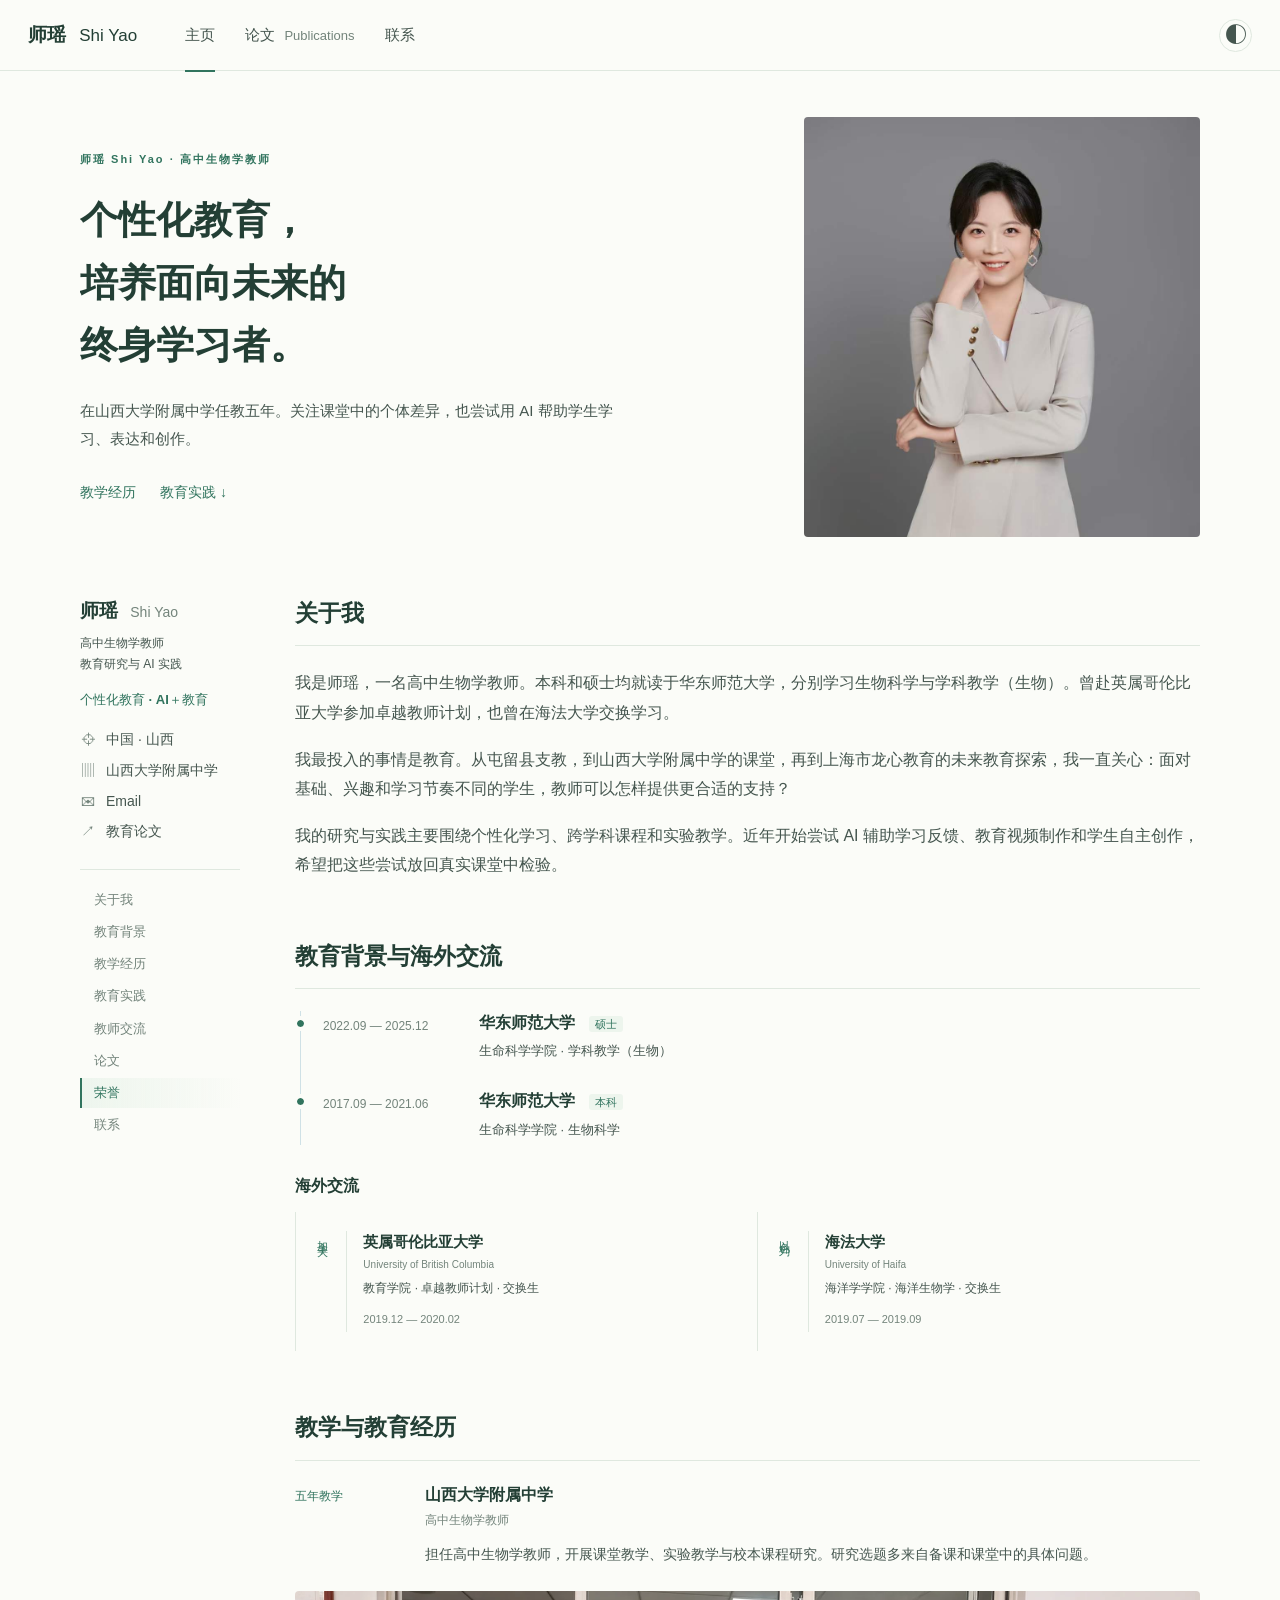
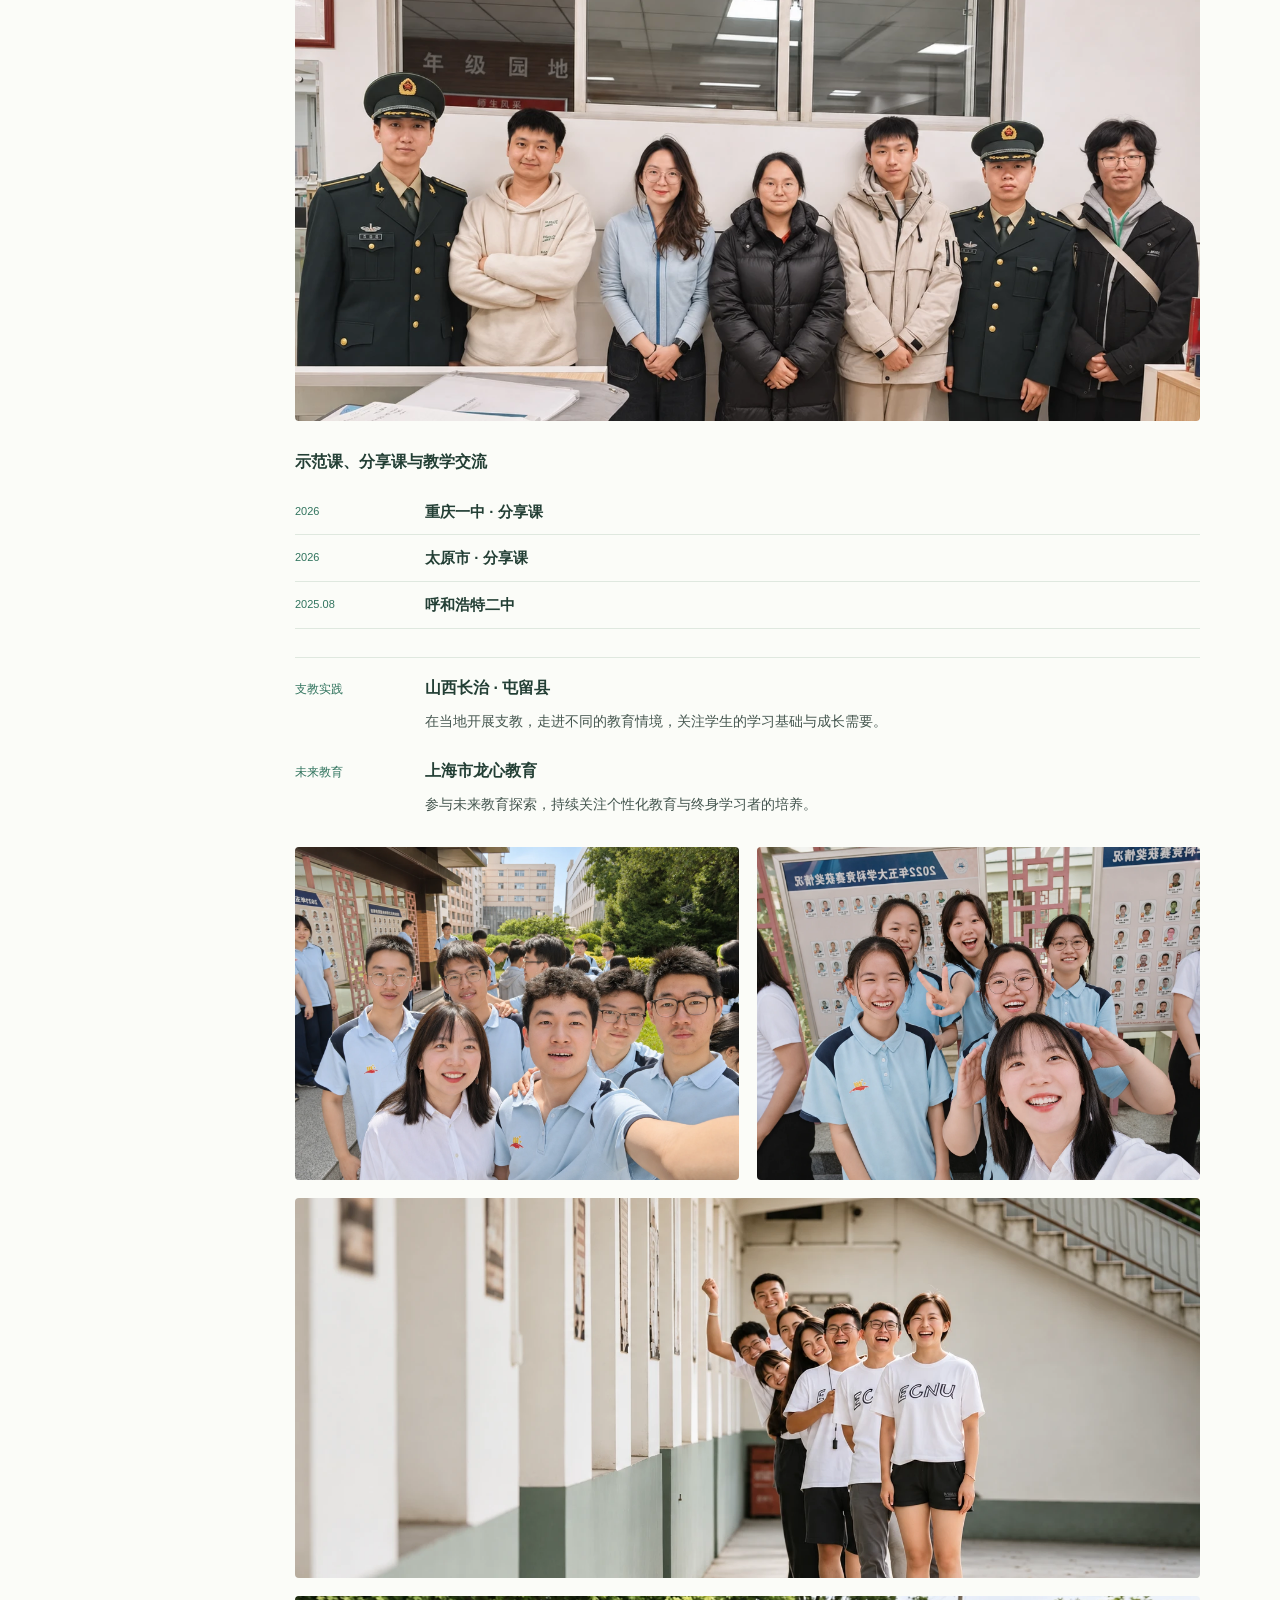
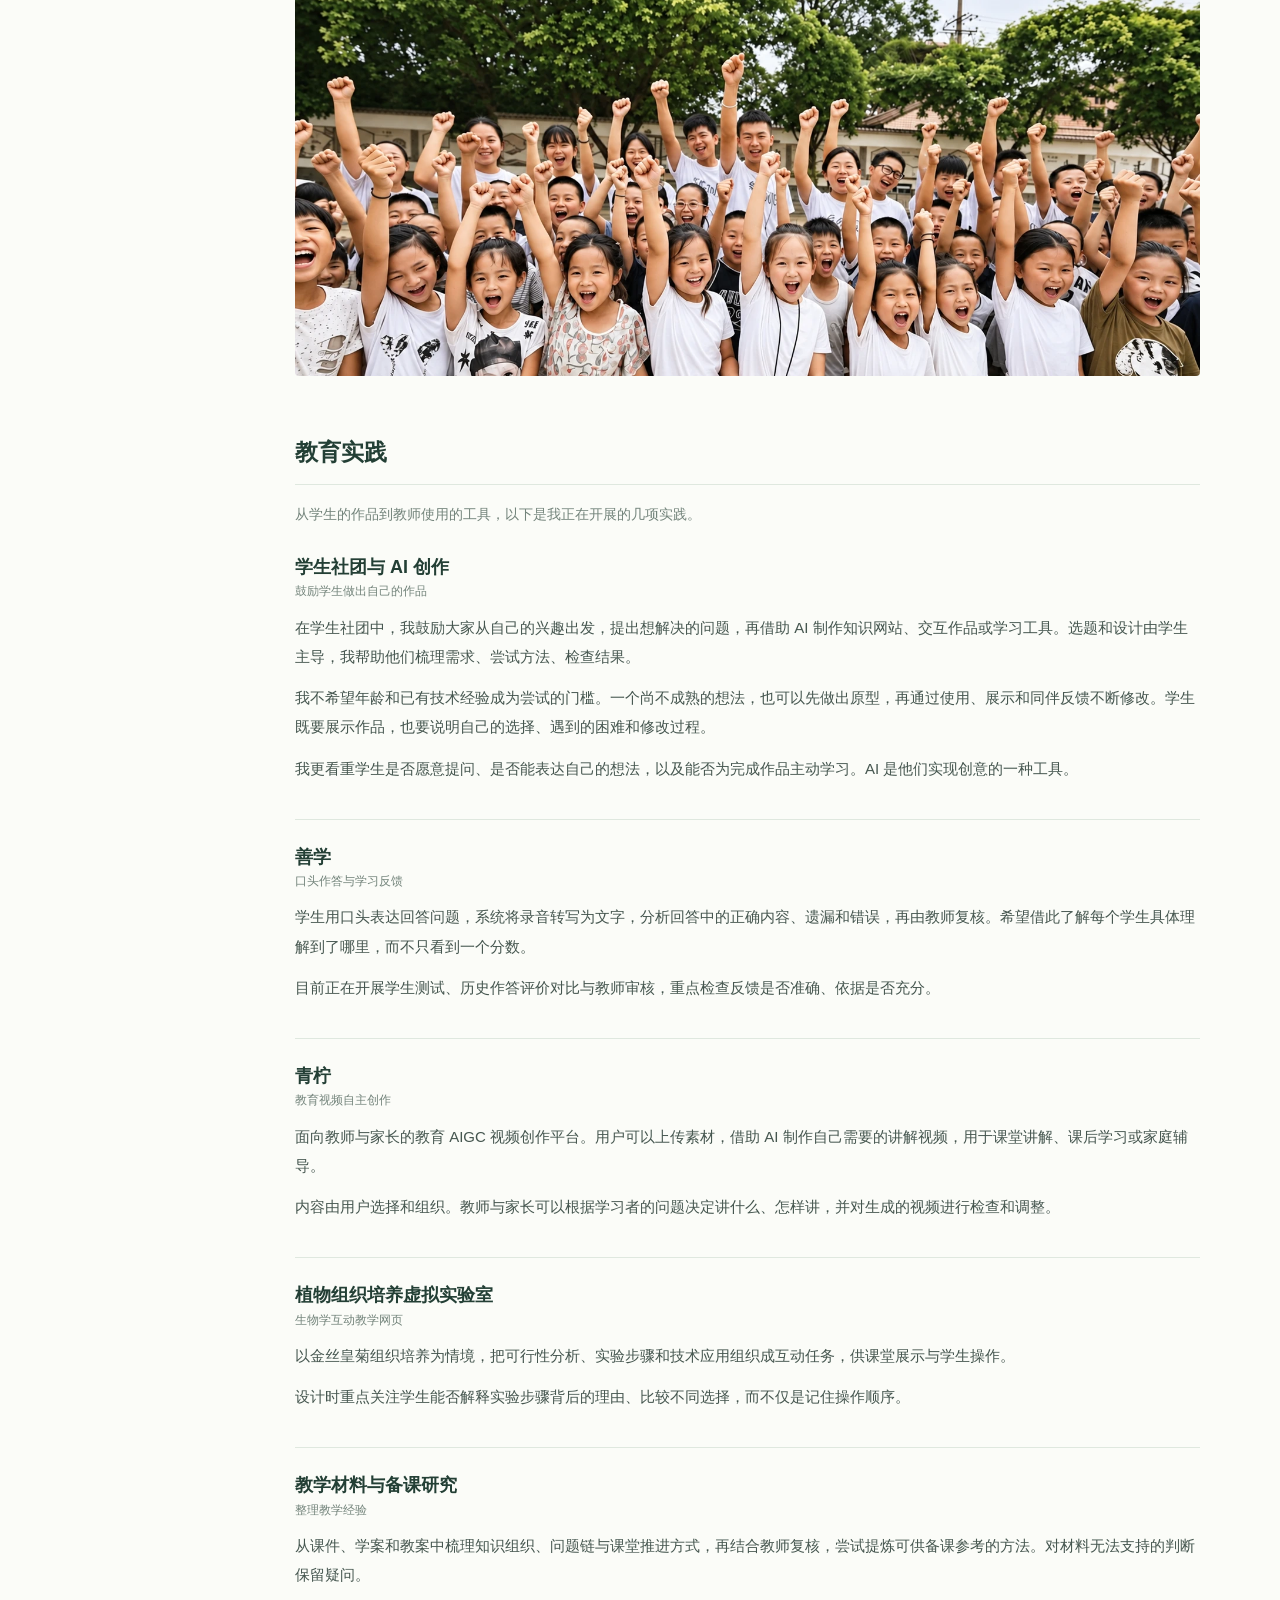
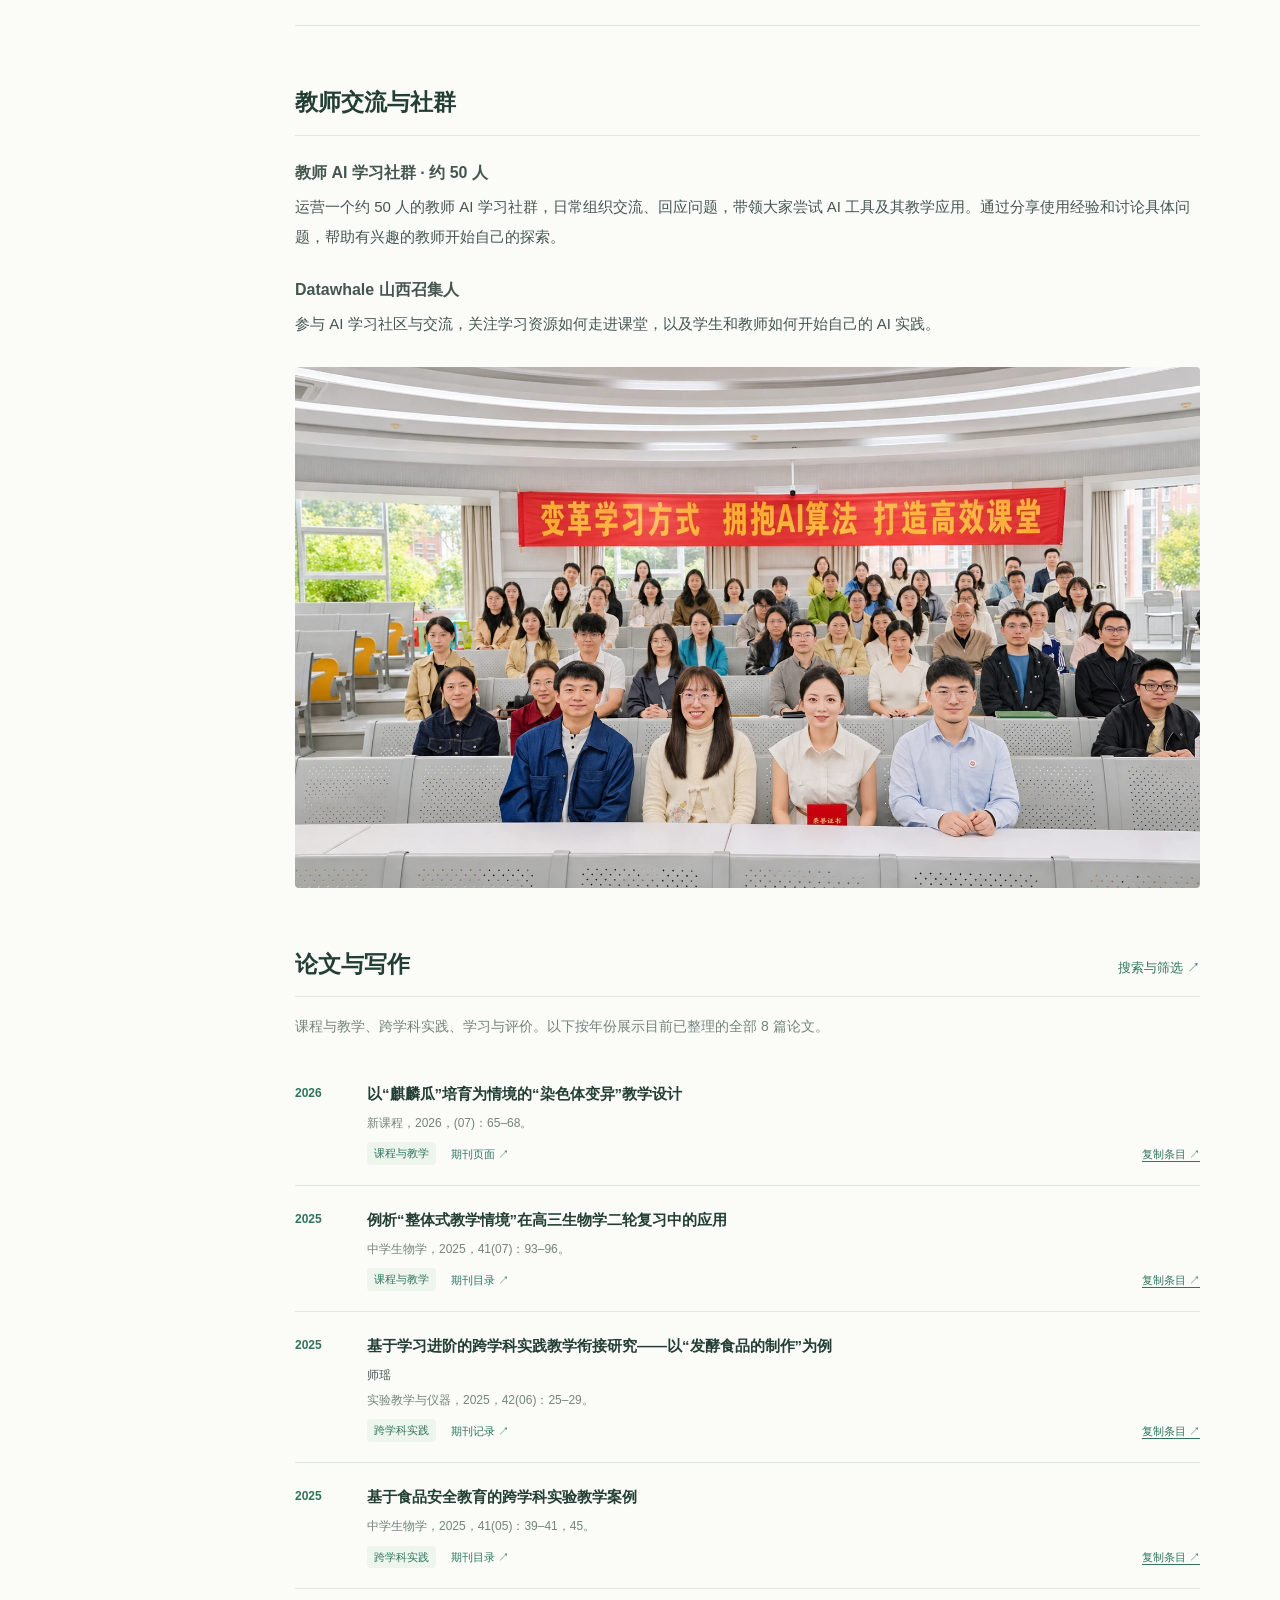
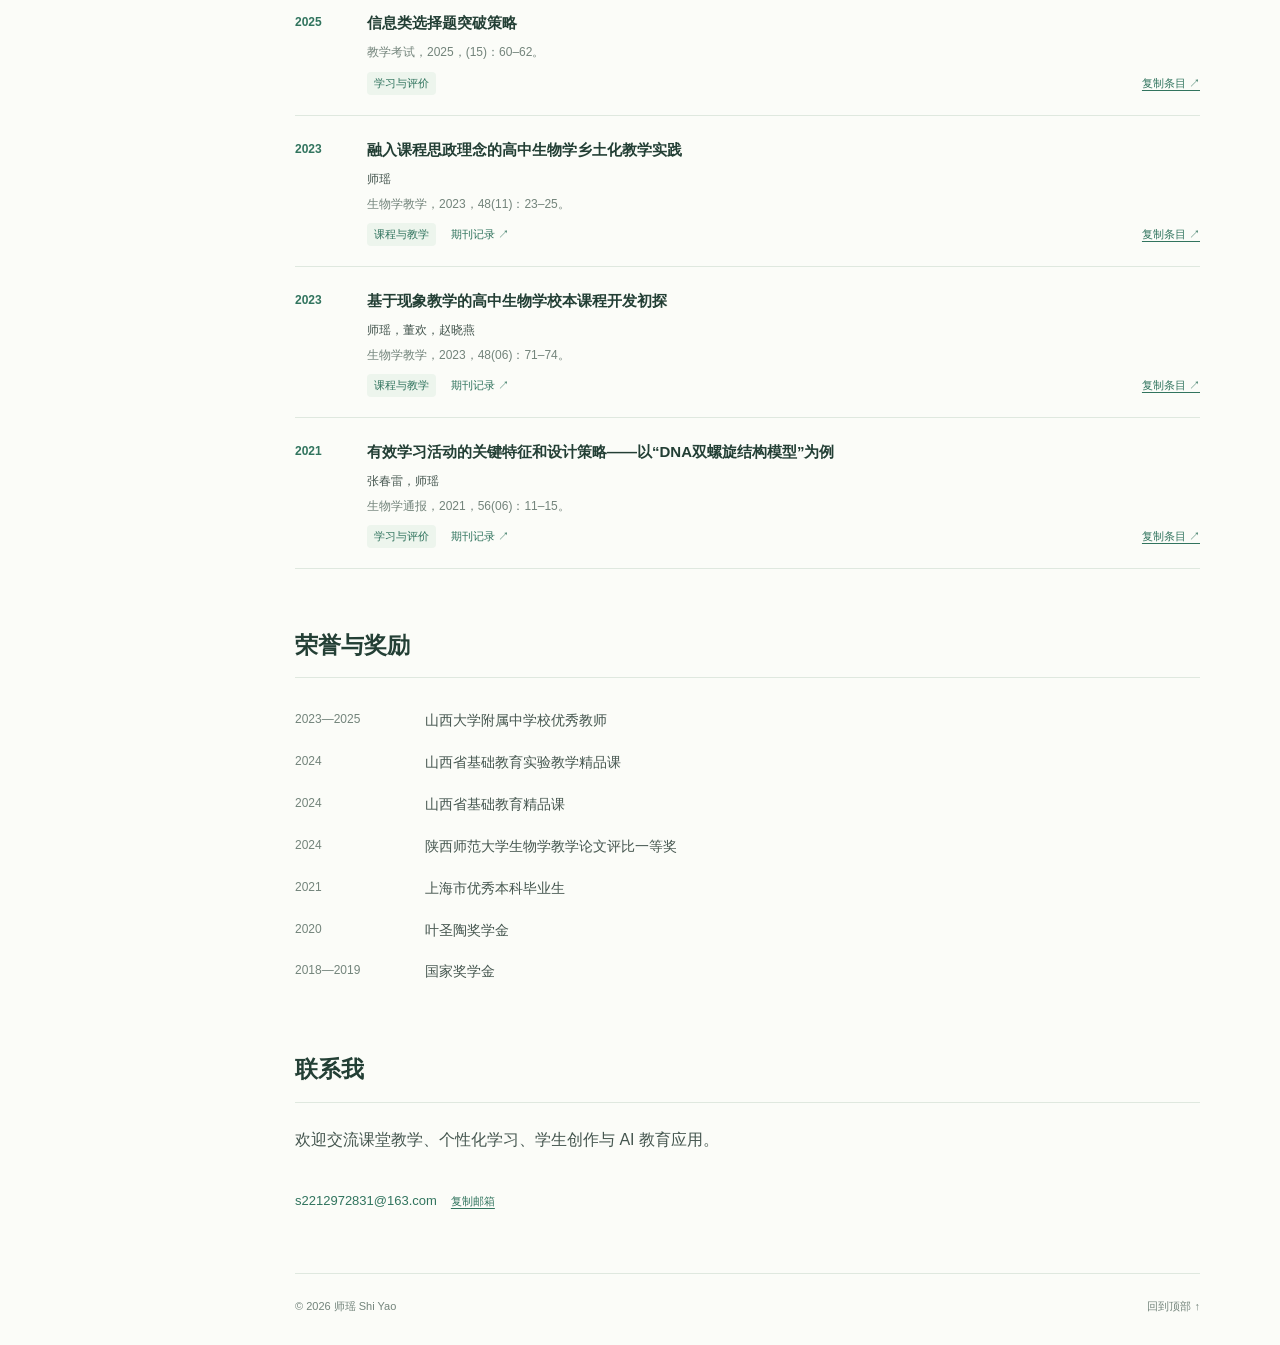
==== index.html @ 6be553a8 "Publish Shi Yao educator homepage with teaching experience, projects and publications" ====
<!DOCTYPE html>
<html lang="zh-CN"><head><meta charset="utf-8"/><meta content="width=device-width,initial-scale=1" name="viewport"/><title>师瑶 Shi Yao｜个性化教育与 AI＋教育</title><meta content="师瑶的个人主页：个性化教育，培养面向未来的终身学习者。教育研究、AI＋教育实践、教学经历与学术论文。" name="description"/><meta content="#ffffff" name="theme-color"/><link href="assets/favicon.svg" rel="icon" type="image/svg+xml"/><link href="style.css" rel="stylesheet"/></head><body>
<a class="skip" href="#main">跳转到正文</a>
<header class="masthead"><div class="masthead-inner"><a class="brand" href="index.html">师瑶 <span>Shi Yao</span></a><nav aria-label="主导航"><a class="current" href="index.html">主页</a><a href="publications.html">论文 <span>Publications</span></a><a href="#contact">联系</a></nav><button aria-label="切换深色模式" class="theme-toggle" id="theme-toggle" title="切换深色模式" type="button">◐</button></div></header>
<div class="welcome"><div class="welcome-copy"><span class="eyebrow">师瑶 Shi Yao · 高中生物学教师</span><h1>个性化教育，<br/>培养面向未来的<br/>终身学习者。</h1><p>在山西大学附属中学任教五年。关注课堂中的个体差异，也尝试用 AI 帮助学生学习、表达和创作。</p><div class="hero-links"><a href="#teaching">教学经历</a><a href="#projects">教育实践 ↓</a></div></div><img alt="师瑶个人肖像" class="hero-portrait" fetchpriority="high" src="assets/portrait.jpg"/></div><div class="layout"><aside class="profile"><div class="profile-top"><div><h2>师瑶 <span>Shi Yao</span></h2><p class="role">高中生物学教师<br/>教育研究与 AI 实践</p></div></div><p class="profile-focus">个性化教育 · AI＋教育</p><ul class="profile-links"><li><span aria-hidden="true">⌖</span>中国 · 山西</li><li><span aria-hidden="true">▥</span>山西大学附属中学</li><li><span aria-hidden="true">✉</span><a href="mailto:s2212972831@163.com">Email</a></li><li><span aria-hidden="true">↗</span><a href="publications.html">教育论文</a></li></ul><nav aria-label="页面目录" class="side-nav"><a href="#about">关于我</a><a href="#education">教育背景</a><a href="#teaching">教学经历</a><a href="#projects">教育实践</a><a href="#community">教师交流</a><a href="#papers">论文</a><a href="#honors">荣誉</a><a href="#contact">联系</a></nav></aside><main id="main"><section id="about"><div class="heading"><h2>关于我</h2></div><p>我是师瑶，一名高中生物学教师。本科和硕士均就读于华东师范大学，分别学习生物科学与学科教学（生物）。曾赴英属哥伦比亚大学参加卓越教师计划，也曾在海法大学交换学习。</p><p>我最投入的事情是教育。从屯留县支教，到山西大学附属中学的课堂，再到上海市龙心教育的未来教育探索，我一直关心：面对基础、兴趣和学习节奏不同的学生，教师可以怎样提供更合适的支持？</p><p>我的研究与实践主要围绕个性化学习、跨学科课程和实验教学。近年开始尝试 AI 辅助学习反馈、教育视频制作和学生自主创作，希望把这些尝试放回真实课堂中检验。</p></section><section id="education"><div class="heading"><h2>教育背景与海外交流</h2></div><div class="timeline">
<article><time>2022.09 — 2025.12</time><div><h3>华东师范大学 <span class="degree-tag">硕士</span></h3><p>生命科学学院 · 学科教学（生物）</p></div></article>
<article><time>2017.09 — 2021.06</time><div><h3>华东师范大学 <span class="degree-tag">本科</span></h3><p>生命科学学院 · 生物科学</p></div></article></div>
<h3 class="subheading">海外交流 </h3><div class="exchanges"><article><div class="exchange-place">加拿大</div><div><h3>英属哥伦比亚大学</h3><p class="english">University of British Columbia</p><p>教育学院 · 卓越教师计划 · 交换生</p><time>2019.12 — 2020.02</time></div></article><article><div class="exchange-place">以色列</div><div><h3>海法大学</h3><p class="english">University of Haifa</p><p>海洋学学院 · 海洋生物学 · 交换生</p><time>2019.07 — 2019.09</time></div></article></div></section><section id="teaching"><div class="heading"><h2>教学与教育经历</h2></div><div class="experience"><div class="experience-time">五年教学</div><div><h3>山西大学附属中学</h3><p class="experience-role">高中生物学教师</p><p>担任高中生物学教师，开展课堂教学、实验教学与校本课程研究。研究选题多来自备课和课堂中的具体问题。</p></div></div>
<div class="teaching-photos"><figure class="photo"><a aria-label="查看大图：师生合影 · 成长中的相遇" href="assets/reunion-retouched.webp" rel="noopener" target="_blank"><img alt="师生合影 · 成长中的相遇" loading="lazy" src="assets/reunion-retouched.webp"/></a></figure></div><h3 class="subheading">示范课、分享课与教学交流 </h3><div class="lesson-list"><article><time>2026</time><div><h3>重庆一中 · 分享课</h3></div></article><article><time>2026</time><div><h3>太原市 · 分享课</h3></div></article><article><time>2025.08</time><div><h3>呼和浩特二中</h3></div></article></div>
<div class="experience teaching-service"><div class="experience-time">支教实践</div><div><h3>山西长治 · 屯留县</h3><p>在当地开展支教，走进不同的教育情境，关注学生的学习基础与成长需要。</p></div></div><div class="experience"><div class="experience-time">未来教育</div><div><h3>上海市龙心教育</h3><p>参与未来教育探索，持续关注个性化教育与终身学习者的培养。</p></div></div><div class="photo-pair"><figure class="photo"><a aria-label="查看大图：与学生在一起 · 校园里的笑容" href="assets/students-girls-retouched.webp" rel="noopener" target="_blank"><img alt="与学生在一起 · 校园里的笑容" loading="lazy" src="assets/students-girls-retouched.webp"/></a></figure><figure class="photo"><a aria-label="查看大图：与学生在一起 · 共同成长的日常" href="assets/students-boys-retouched.webp" rel="noopener" target="_blank"><img alt="与学生在一起 · 共同成长的日常" loading="lazy" src="assets/students-boys-retouched.webp"/></a></figure></div><figure class="photo"><a aria-label="查看大图：教育活动合影" href="assets/corridor-clean-retouched.webp" rel="noopener" target="_blank"><img alt="教育活动合影" loading="lazy" src="assets/corridor-clean-retouched.webp"/></a></figure><figure class="photo"><a aria-label="查看大图：教育活动合影" href="assets/children-clean-retouched.webp" rel="noopener" target="_blank"><img alt="教育活动合影" loading="lazy" src="assets/children-clean-retouched.webp"/></a></figure></section><section id="projects"><div class="heading"><h2>教育实践</h2></div><p class="section-intro">从学生的作品到教师使用的工具，以下是我正在开展的几项实践。</p>






<article class="project" id="ai-learning"><div class="project-body"><h3>学生社团与 AI 创作<span>鼓励学生做出自己的作品</span></h3><p>在学生社团中，我鼓励大家从自己的兴趣出发，提出想解决的问题，再借助 AI 制作知识网站、交互作品或学习工具。选题和设计由学生主导，我帮助他们梳理需求、尝试方法、检查结果。</p><p>我不希望年龄和已有技术经验成为尝试的门槛。一个尚不成熟的想法，也可以先做出原型，再通过使用、展示和同伴反馈不断修改。学生既要展示作品，也要说明自己的选择、遇到的困难和修改过程。</p><p>我更看重学生是否愿意提问、是否能表达自己的想法，以及能否为完成作品主动学习。AI 是他们实现创意的一种工具。</p></div></article><article class="project" id="shanxue"><div class="project-body"><h3>善学<span>口头作答与学习反馈</span></h3><p>学生用口头表达回答问题，系统将录音转写为文字，分析回答中的正确内容、遗漏和错误，再由教师复核。希望借此了解每个学生具体理解到了哪里，而不只看到一个分数。</p><p>目前正在开展学生测试、历史作答评价对比与教师审核，重点检查反馈是否准确、依据是否充分。</p></div></article><article class="project" id="qingning"><div class="project-body"><h3>青柠<span>教育视频自主创作</span></h3><p>面向教师与家长的教育 AIGC 视频创作平台。用户可以上传素材，借助 AI 制作自己需要的讲解视频，用于课堂讲解、课后学习或家庭辅导。</p><p>内容由用户选择和组织。教师与家长可以根据学习者的问题决定讲什么、怎样讲，并对生成的视频进行检查和调整。</p></div></article><article class="project" id="plant-lab"><div class="project-body"><h3>植物组织培养虚拟实验室<span>生物学互动教学网页</span></h3><p>以金丝皇菊组织培养为情境，把可行性分析、实验步骤和技术应用组织成互动任务，供课堂展示与学生操作。</p><p>设计时重点关注学生能否解释实验步骤背后的理由、比较不同选择，而不仅是记住操作顺序。</p></div></article><article class="project" id="teaching-knowledge"><div class="project-body"><h3>教学材料与备课研究<span>整理教学经验</span></h3><p>从课件、学案和教案中梳理知识组织、问题链与课堂推进方式，再结合教师复核，尝试提炼可供备课参考的方法。对材料无法支持的判断保留疑问。</p></div></article></section><section id="community"><div class="heading"><h2>教师交流与社群</h2></div><div class="community"><strong>教师 AI 学习社群 · 约 50 人</strong><p>运营一个约 50 人的教师 AI 学习社群，日常组织交流、回应问题，带领大家尝试 AI 工具及其教学应用。通过分享使用经验和讨论具体问题，帮助有兴趣的教师开始自己的探索。</p></div><div class="community"><strong>Datawhale 山西召集人</strong><p>参与 AI 学习社区与交流，关注学习资源如何走进课堂，以及学生和教师如何开始自己的 AI 实践。</p></div><figure class="photo"><a aria-label="查看大图：教师交流活动 · 一起探索 AI 与教育" href="assets/teachers-retouched.webp" rel="noopener" target="_blank"><img alt="教师交流活动 · 一起探索 AI 与教育" loading="lazy" src="assets/teachers-retouched.webp"/></a></figure></section><section id="papers"><div class="heading"><h2>论文与写作</h2><a href="publications.html">搜索与筛选 ↗</a></div><p class="section-intro">课程与教学、跨学科实践、学习与评价。以下按年份展示目前已整理的全部 8 篇论文。</p><div data-view="all" id="paper-list"><article class="paper"><span class="paper-year">2026</span><div><h3>以“麒麟瓜”培育为情境的“染色体变异”教学设计</h3><p class="paper-journal">新课程，2026，(07)：65–68。</p><div class="paper-meta"><span class="paper-tag">课程与教学</span><a class="paper-source" href="https://www.qikan.com.cn/article/xkcj20260718.html" rel="noopener noreferrer" target="_blank">期刊页面 ↗</a></div></div></article><article class="paper"><span class="paper-year">2025</span><div><h3>例析“整体式教学情境”在高三生物学二轮复习中的应用</h3><p class="paper-journal">中学生物学，2025，41(07)：93–96。</p><div class="paper-meta"><span class="paper-tag">课程与教学</span><a class="paper-source" href="https://m.fx361.com/bk/zxswx/20257.html" rel="noopener noreferrer" target="_blank">期刊目录 ↗</a></div></div></article><article class="paper"><span class="paper-year">2025</span><div><h3>基于学习进阶的跨学科实践教学衔接研究——以“发酵食品的制作”为例</h3><p class="paper-authors">师瑶</p><p class="paper-journal">实验教学与仪器，2025，42(06)：25–29。</p><div class="paper-meta"><span class="paper-tag">跨学科实践</span><a class="paper-source" href="https://cjournal.hep.com.cn/1004-2326/CN/2025/42/6" rel="noopener noreferrer" target="_blank">期刊记录 ↗</a></div></div></article><article class="paper"><span class="paper-year">2025</span><div><h3>基于食品安全教育的跨学科实验教学案例</h3><p class="paper-journal">中学生物学，2025，41(05)：39–41，45。</p><div class="paper-meta"><span class="paper-tag">跨学科实践</span><a class="paper-source" href="https://yantai.dps.qikan.cn/pc/maga/text-read?id=zxsw20250519" rel="noopener noreferrer" target="_blank">期刊目录 ↗</a></div></div></article><article class="paper"><span class="paper-year">2025</span><div><h3>信息类选择题突破策略</h3><p class="paper-journal">教学考试，2025，(15)：60–62。</p><div class="paper-meta"><span class="paper-tag">学习与评价</span></div></div></article><article class="paper"><span class="paper-year">2023</span><div><h3>融入课程思政理念的高中生物学乡土化教学实践</h3><p class="paper-authors">师瑶</p><p class="paper-journal">生物学教学，2023，48(11)：23–25。</p><div class="paper-meta"><span class="paper-tag">课程与教学</span><a class="paper-source" href="https://swxjx.ecnu.edu.cn/CN/abstract/abstract15453.shtml" rel="noopener noreferrer" target="_blank">期刊记录 ↗</a></div></div></article><article class="paper"><span class="paper-year">2023</span><div><h3>基于现象教学的高中生物学校本课程开发初探</h3><p class="paper-authors">师瑶，董欢，赵晓燕</p><p class="paper-journal">生物学教学，2023，48(06)：71–74。</p><div class="paper-meta"><span class="paper-tag">课程与教学</span><a class="paper-source" href="https://swxjx.ecnu.edu.cn/CN/Y2023/V48/I6" rel="noopener noreferrer" target="_blank">期刊记录 ↗</a></div></div></article><article class="paper"><span class="paper-year">2021</span><div><h3>有效学习活动的关键特征和设计策略——以“DNA双螺旋结构模型”为例</h3><p class="paper-authors">张春雷，师瑶</p><p class="paper-journal">生物学通报，2021，56(06)：11–15。</p><div class="paper-meta"><span class="paper-tag">学习与评价</span><a class="paper-source" href="https://swxtb.bnu.edu.cn/gkll/2021nf/a3ca2fc130d34344a227fb11eb9ebc6b.htm" rel="noopener noreferrer" target="_blank">期刊记录 ↗</a></div></div></article></div></section><section id="honors"><div class="heading"><h2>荣誉与奖励</h2></div><ul class="honor-list"><li><time>2023—2025</time><span>山西大学附属中学校优秀教师</span></li><li><time>2024</time><span>山西省基础教育实验教学精品课</span></li><li><time>2024</time><span>山西省基础教育精品课</span></li><li><time>2024</time><span>陕西师范大学生物学教学论文评比一等奖</span></li><li><time>2021</time><span>上海市优秀本科毕业生</span></li><li><time>2020</time><span>叶圣陶奖学金</span></li><li><time>2018—2019</time><span>国家奖学金</span></li></ul></section><section id="contact"><div class="heading"><h2>联系我</h2></div><p>欢迎交流课堂教学、个性化学习、学生创作与 AI 教育应用。</p><div class="contact-line"><a href="mailto:s2212972831@163.com">s2212972831@163.com</a><button id="copy-email" type="button">复制邮箱</button></div></section><footer><span>© 2026 师瑶 Shi Yao</span><a href="#main">回到顶部 ↑</a></footer></main></div><div aria-live="polite" id="toast" role="status"></div><script src="script.js"></script></body></html>
---- style.css ----
:root{--bg:#fff;--text:#41484c;--heading:#303b40;--muted:#7a858a;--line:#e7ecee;--accent:#27899d;--soft:#f1f8fa;--panel:#fff;--shadow:0 3px 16px #243d4b07;--tag:#edf6f8;color-scheme:light}*{box-sizing:border-box}html{scroll-behavior:smooth;scroll-padding-top:100px}body{margin:0;background:var(--bg);color:var(--text);font-family:-apple-system,BlinkMacSystemFont,"Segoe UI","PingFang SC","Microsoft YaHei",sans-serif;font-size:16px;line-height:1.85}a{color:var(--accent);text-decoration:none;text-underline-offset:4px}a:hover{text-decoration:underline}button,input{font:inherit}button,a,input,summary{-webkit-tap-highlight-color:transparent}button{cursor:pointer}a:focus-visible,button:focus-visible,input:focus-visible,summary:focus-visible{outline:3px solid #67b6c9;outline-offset:4px}p{margin:0 0 17px}h1,h2,h3{color:var(--heading);line-height:1.45;margin:0;font-weight:650}h1{font-size:28px}h2{font-size:23px}h3{font-size:17px}strong{font-weight:650}time{font-variant-numeric:tabular-nums}.masthead{position:sticky;top:0;z-index:20;background:var(--bg);border-bottom:1px solid var(--line)}.masthead-inner{max-width:1220px;margin:auto;min-height:70px;padding:0 28px;display:flex;align-items:center;gap:48px}.brand{color:var(--heading);font-weight:700;font-size:19px;white-space:nowrap}.brand span{font-weight:500;margin-left:8px;font-size:17px}.masthead nav{display:flex;gap:30px;align-self:stretch;align-items:center}.masthead nav a{color:var(--text);font-size:15px;position:relative}.masthead nav a span{font-size:13px;margin-left:5px;color:var(--muted)}.masthead nav a.current:after{content:'';height:2px;background:var(--accent);position:absolute;bottom:-23px;left:0;right:0}.theme-toggle{border:1px solid var(--line);border-radius:50%;width:33px;height:33px;background:var(--bg);color:var(--text);padding:0;font-size:22px;line-height:1;margin-left:auto}.layout{max-width:1220px;margin:36px auto 0;padding:0 28px;display:grid;grid-template-columns:215px minmax(0,1fr);gap:54px}.profile{position:sticky;top:107px;align-self:start;font-size:14px}.portrait{width:172px;height:172px;border-radius:50%;object-fit:cover;object-position:center 23%;border:5px solid var(--bg);outline:1px solid var(--line);display:block;margin:0 0 20px}.profile h2{font-size:22px}.profile h2 span{font-size:14px;font-weight:400;margin-left:7px;color:var(--muted)}.role{margin:8px 0 12px;line-height:1.8}.profile-focus{font-size:13px;font-weight:550;color:var(--accent);margin-bottom:15px}.profile-links{padding:0;list-style:none;margin:0 0 24px}.profile-links li{display:flex;gap:10px;align-items:center;margin:5px 0}.profile-links li>span{width:16px;text-align:center;color:var(--muted)}.profile-links a{color:var(--text)}.side-nav{border-top:1px solid var(--line);padding-top:15px;display:grid;gap:2px}.side-nav a{color:var(--muted);padding:3px 0 3px 12px;border-left:2px solid transparent;font-size:13px}.side-nav a:hover,.side-nav a.active{color:var(--accent);border-left-color:var(--accent);background:linear-gradient(90deg,var(--soft),transparent);text-decoration:none}.sidebar-note{color:var(--muted);font-size:12px;margin:20px 0 0;line-height:1.8}main{min-width:0;max-width:850px}section{margin-bottom:48px;scroll-margin-top:100px}.heading{display:flex;align-items:baseline;justify-content:space-between;gap:16px;border-bottom:1px solid var(--line);padding-bottom:10px;margin-bottom:20px}.heading>span{font-size:10px;letter-spacing:1.5px;color:var(--muted);font-weight:500;white-space:nowrap}.heading>a{font-size:13px;white-space:nowrap}.mission{border-left:3px solid var(--accent);border-radius:0 8px 8px 0;background:var(--soft);padding:17px 22px;margin:24px 0}.mission-label{font-size:11px;letter-spacing:1px;color:var(--accent);display:block;margin-bottom:5px}.mission strong{font-size:22px;color:var(--heading);display:block;line-height:1.6}.mission p{font-size:14px;color:var(--muted);margin:6px 0 0;line-height:1.8}.quick-links{display:flex;gap:24px;font-size:14px;margin:21px 0 0}.section-intro{font-size:14px;color:var(--muted);margin-top:-5px;margin-bottom:20px}.research-grid{display:grid;grid-template-columns:1fr 1fr;gap:16px}.research-card{padding:21px 22px 20px;border:1px solid var(--line);border-radius:10px;background:var(--panel);box-shadow:var(--shadow);position:relative;overflow:hidden;display:flex;flex-direction:column}.research-card.primary{border-color:#acd2dd;background:linear-gradient(120deg,var(--soft),var(--panel));}.research-card h3{position:relative;z-index:1;padding-right:10px;margin-bottom:12px}.research-card p{font-size:14px;line-height:1.9;position:relative;margin-bottom:16px}.number{position:absolute;right:14px;top:2px;font-size:48px;line-height:1.2;color:var(--soft);font-weight:700;pointer-events:none}.primary .number{color:#e1eff3}.tags{display:flex;gap:6px;flex-wrap:wrap;margin-top:auto}.tags span,.paper-tag{font-size:11px;color:var(--accent);background:var(--tag);border-radius:4px;padding:1px 7px;line-height:1.9}.project{display:grid;grid-template-columns:48px minmax(0,1fr);gap:19px;padding:24px 0;border-bottom:1px solid var(--line)}.project:first-of-type{padding-top:6px}.project-symbol{width:48px;height:48px;background:var(--soft);border:1px solid #dcebf0;color:var(--accent);border-radius:10px;display:grid;place-items:center;font-size:23px;font-family:serif}.project-title{display:flex;gap:12px;align-items:flex-start;justify-content:space-between;margin:0 0 9px}.project-title h3{color:var(--accent);font-size:18px}.project-title h3 span{display:block;color:var(--muted);font-size:12px;font-weight:400;margin-top:3px}.status{flex-shrink:0;font-size:10px;color:var(--muted);border:1px solid var(--line);border-radius:4px;padding:1px 6px;line-height:1.9}.project p{font-size:14px;line-height:1.9;margin-bottom:12px}details{font-size:13px;margin-top:12px}summary{color:var(--accent);cursor:pointer;width:fit-content}summary::marker{font-size:10px}.detail-body{background:var(--soft);padding:14px 17px;margin-top:10px;border-radius:6px}.detail-body p{font-size:13px;margin:0 0 8px}.detail-body p:last-child{margin:0}.research-note{display:flex;gap:20px;background:var(--soft);border-radius:7px;margin-top:23px;padding:15px 18px;font-size:13px}.research-note strong{white-space:nowrap;color:var(--accent)}.timeline{margin-left:5px}.timeline article{border-left:1px solid #cfe1e6;padding:0 0 26px 22px;display:grid;grid-template-columns:156px 1fr;position:relative}.timeline article:last-child{padding-bottom:3px}.timeline article:before{content:'';position:absolute;left:-4px;top:9px;background:var(--accent);width:7px;height:7px;border-radius:50%;outline:4px solid var(--bg)}.timeline time{font-size:12px;color:var(--muted);padding-top:4px}.timeline h3{font-size:16px}.timeline p{font-size:13px;margin:5px 0 0}.degree-tag{font-size:11px;color:var(--accent);font-weight:400;background:var(--tag);padding:2px 6px;border-radius:3px;margin-left:10px}.subheading{font-size:16px;margin:29px 0 15px}.subheading span{font-size:11px;color:var(--muted);font-weight:400;margin-left:9px}.exchanges{display:grid;grid-template-columns:1fr 1fr;gap:18px}.exchanges article{border:1px solid var(--line);border-radius:8px;display:flex;gap:16px;padding:19px 17px}.exchange-place{writing-mode:vertical-rl;font-size:11px;color:var(--accent);letter-spacing:3px;border-right:1px solid var(--line);padding-right:13px;flex-shrink:0}.exchanges h3{font-size:15px}.exchanges p{font-size:12px;margin:4px 0}.exchanges .english{color:var(--muted);font-size:10px;line-height:1.6}.exchanges time{font-size:11px;color:var(--muted)}.experience{display:grid;grid-template-columns:110px minmax(0,1fr);gap:20px;margin:0 0 24px}.experience-time{font-size:12px;color:var(--accent);padding-top:2px}.experience h3{font-size:16px}.experience p{font-size:14px;line-height:1.9;margin:9px 0 0}.experience .experience-role{margin-top:3px;color:var(--muted);font-size:12px}.selected-papers article,.paper{display:grid;grid-template-columns:55px minmax(0,1fr);gap:17px;padding:20px 0;border-bottom:1px solid var(--line)}.selected-papers article:first-child{padding-top:0}.paper-year{font-size:12px;color:var(--accent);font-weight:600;padding-top:2px}.selected-papers h3,.paper h3{font-size:15px;line-height:1.8;font-weight:600}.selected-papers p,.paper-journal{font-size:12px;color:var(--muted);margin:5px 0 8px}.all-papers{display:flex;justify-content:space-between;font-size:13px;padding:13px 0}.honor-list{list-style:none;padding:0;margin:0}.honor-list li{display:grid;grid-template-columns:110px 1fr;gap:20px;padding:8px 0;font-size:14px}.honor-list time{font-size:12px;color:var(--muted)}.community{border-left:2px solid var(--line);padding-left:17px;margin-top:23px;font-size:14px}.community p{font-size:13px;color:var(--muted);margin:5px 0 0}.contact-grid{display:grid;grid-template-columns:1fr 1fr;gap:25px}.contact-grid>div{padding:19px 21px;border:1px solid var(--line);border-radius:8px;background:var(--panel)}.contact-grid h3{font-size:16px;margin-bottom:8px}.contact-grid p{font-size:14px;margin:0}.contact-line{padding:18px 0 0;display:flex;flex-wrap:wrap;gap:6px 14px;font-size:13px;align-items:center}.contact-line>span{flex-basis:100%;color:var(--muted)}#copy-email,.copy-citation{border:0;background:none;color:var(--accent);padding:0;font-size:11px;text-decoration:underline;text-underline-offset:3px}footer{display:flex;justify-content:space-between;border-top:1px solid var(--line);padding:22px 0 28px;color:var(--muted);font-size:11px;margin-top:30px}footer a{color:var(--muted)}.paper-controls{border:1px solid var(--line);border-radius:8px;padding:18px;margin-top:24px}.filters{display:flex;gap:7px;flex-wrap:wrap}.filters button{border:1px solid var(--line);background:var(--bg);color:var(--muted);border-radius:5px;font-size:12px;padding:5px 10px}.filters button.selected{background:var(--accent);color:#fff;border-color:var(--accent)}.search{display:flex;align-items:center;gap:12px;margin-top:15px;font-size:12px;color:var(--muted)}.search input{min-width:0;flex:1;border:0;border-bottom:1px solid var(--line);background:var(--bg);color:var(--text);font-size:13px;padding:7px 0;outline-offset:2px}.paper-count{font-size:12px;color:var(--muted);margin:20px 0 0}.paper-meta{display:flex;align-items:center;gap:15px}.copy-citation{margin-left:auto}.back-link{display:inline-block;margin-top:25px;font-size:13px}#empty-state{padding:35px 0;color:var(--muted);font-size:14px}.skip{position:fixed;left:10px;top:-100px;z-index:99;background:var(--bg);padding:8px}.skip:focus{top:8px}#toast{position:fixed;bottom:25px;left:50%;transform:translate(-50%,10px);background:var(--heading);color:var(--bg);font-size:13px;padding:10px 20px;border-radius:6px;z-index:100;opacity:0;pointer-events:none;transition:opacity .2s,transform .2s}#toast.show{opacity:1;transform:translate(-50%,0)}[hidden]{display:none!important}
:root[data-theme=dark]{--bg:#182125;--text:#c4ced2;--heading:#eef3f5;--muted:#91a3ab;--line:#2d3c43;--accent:#79c5d6;--soft:#1e3038;--panel:#1b272d;--tag:#213840;--shadow:none;color-scheme:dark}:root[data-theme=dark] .primary .number{color:#29424c}:root[data-theme=dark] .research-card.primary{border-color:#365e6b}:root[data-theme=dark] .project-symbol{border-color:var(--line)}
@media(min-width:1500px){.layout,.masthead-inner{max-width:1280px}.layout{gap:65px}}@media(max-width:1000px){.layout{grid-template-columns:180px minmax(0,1fr);gap:32px;padding:0 26px}.portrait{width:150px;height:150px}.profile{font-size:12px}.profile h2{font-size:20px}.profile h2 span{font-size:12px}.research-card{padding:18px}.mission strong{font-size:20px}.timeline article{grid-template-columns:133px 1fr}.exchanges{grid-template-columns:1fr}.exchanges article{padding:15px 18px}.masthead-inner{padding:0 26px}.heading>span{font-size:9px;letter-spacing:1px}.research-card h3{font-size:16px}.project-title{flex-wrap:wrap;gap:6px}}
@media(max-width:720px){body{font-size:15px}.masthead-inner{min-height:60px;padding:0 20px;gap:24px}.brand{font-size:17px}.brand span{font-size:13px;margin-left:4px}.masthead nav{gap:19px}.masthead nav a{font-size:13px}.masthead nav a span{display:none}.masthead nav a.current:after{bottom:-20px}.theme-toggle{width:29px;height:29px;font-size:20px}.layout{display:block;margin-top:26px;padding:0 23px}.profile{position:static;border-bottom:1px solid var(--line);padding-bottom:22px;margin-bottom:29px}.profile-top{display:flex;gap:23px;align-items:center}.portrait{width:102px;height:102px;margin:0}.profile h2{font-size:23px}.profile h2 span{font-size:13px}.role{font-size:13px;margin:7px 0 0}.profile-focus{margin:16px 0 8px;font-size:12px}.profile-links{display:flex;gap:5px 20px;flex-wrap:wrap;margin:0;font-size:11px}.profile-links li{margin:0;gap:5px}.profile-links li:nth-child(2){display:none}.side-nav{display:flex;overflow-x:auto;gap:18px;white-space:nowrap;border-top:0;padding-top:15px}.side-nav a{font-size:11px;padding:0 0 5px;border-left:0;border-bottom:2px solid transparent}.side-nav a.active{border-bottom-color:var(--accent);background:none}.sidebar-note{display:none}.heading>span{font-size:8px;letter-spacing:.8px}.heading{margin-bottom:17px;gap:10px}h1{font-size:25px}h2{font-size:21px}.mission{padding:15px 16px;margin:20px 0}.mission strong{font-size:20px}.mission p{font-size:13px}.quick-links{gap:22px;font-size:12px}.research-grid{gap:12px}.research-card{padding:17px}.research-card h3{font-size:15px}.research-card p{font-size:13px}.tags span{font-size:10px}section{margin-bottom:38px}.project{grid-template-columns:38px minmax(0,1fr);gap:14px}.project-symbol{width:38px;height:38px;font-size:20px}.project-title h3{font-size:17px}.project-title h3 span{font-size:11px}.project p{font-size:13px}.research-note{gap:10px;font-size:12px;padding:14px;display:block}.research-note strong{display:block;margin-bottom:5px}.timeline article{grid-template-columns:130px minmax(0,1fr);padding-left:17px}.timeline h3{font-size:15px}.degree-tag{font-size:10px;margin-left:5px}.timeline p{font-size:12px}.timeline time{font-size:11px}.experience{grid-template-columns:75px minmax(0,1fr);gap:15px}.experience p{font-size:13px}.experience-time{font-size:11px}.honor-list li{grid-template-columns:90px minmax(0,1fr);gap:15px;font-size:13px}.honor-list time{font-size:11px}.contact-grid{gap:12px}.contact-grid>div{padding:15px}.contact-grid p{font-size:13px}.selected-papers article,.paper{grid-template-columns:39px minmax(0,1fr);gap:13px}.selected-papers h3,.paper h3{font-size:14px}.paper-meta{gap:7px;flex-wrap:wrap}.paper-tag{font-size:10px}.copy-citation{font-size:10px}.paper-controls{padding:14px}.filters{gap:6px}.filters button{font-size:11px;padding:5px 8px}.contact-line a{overflow-wrap:anywhere}}
@media(max-width:420px){.research-grid,.contact-grid{grid-template-columns:1fr}.research-card p{font-size:14px}.research-card h3{font-size:16px}.mission strong{font-size:19px}.timeline article{grid-template-columns:1fr;gap:5px}.masthead-inner{gap:18px}.masthead nav{gap:15px}.heading>span{font-size:7px}.project-title .status{margin-top:2px}.exchanges h3{font-size:15px}.profile-links{gap:5px 14px}}
@media(prefers-reduced-motion:reduce){html{scroll-behavior:auto}*{transition:none!important}}@media print{.masthead,.side-nav,.theme-toggle,.quick-links,.filters,.search,.copy-citation,#copy-email,#toast{display:none}.layout{display:block;max-width:none}.profile{position:static;margin-bottom:20px}.profile-top{display:flex;gap:20px}.portrait{width:90px;height:90px}.profile-links,.profile-focus,.sidebar-note{display:none}main{max-width:none}section{break-inside:avoid}.research-card{box-shadow:none}body{font-size:12px}}
:root[data-theme=dark] .filters button.selected{color:#182125}
section{scroll-margin-top:20px}
@media(max-width:720px){.side-nav{scrollbar-width:none}.side-nav::-webkit-scrollbar{display:none}}
.project .project-lead{font-weight:600;color:var(--heading);margin-bottom:8px;font-size:14px}.paper-authors{font-size:12px;color:var(--text);margin:7px 0 0;line-height:1.5}.paper-source{font-size:11px;white-space:nowrap}.science-panel{border:1px solid var(--line);border-top:3px solid var(--accent);border-radius:8px;padding:25px;background:linear-gradient(140deg,var(--soft),var(--panel) 45%)}.science-kicker{font-size:11px;letter-spacing:.6px;color:var(--accent);margin-bottom:9px}.science-panel>h3{font-size:20px;margin-bottom:13px}.science-panel>p{font-size:14px;line-height:1.9}.science-question{border-left:2px solid var(--accent);padding:9px 15px;margin:22px 0;background:var(--soft)}.science-question span{font-size:11px;color:var(--accent);display:block}.science-question strong{font-size:15px;display:block;margin-top:4px}.science-work{display:grid;grid-template-columns:repeat(3,1fr);gap:20px;margin-bottom:20px}.science-work h4{font-size:14px;margin:0 0 8px;color:var(--heading)}.science-work p{font-size:12px;line-height:1.9;margin:0;color:var(--muted)}.science-panel .science-boundary{font-size:12px;color:var(--muted);border-top:1px solid var(--line);padding-top:15px}.lesson-list{display:grid;grid-template-columns:1fr 1fr;gap:16px;margin:0 0 28px}.lesson-list article{padding:19px;border:1px solid var(--line);border-radius:7px;background:var(--panel)}.lesson-list h3{font-size:16px;margin:6px 0}.lesson-type,.lesson-list time{color:var(--accent);font-size:11px}.lesson-list p{font-size:13px;margin:0;color:var(--muted)}.teaching-service{padding-top:18px;border-top:1px solid var(--line)}
@media(max-width:1000px){.science-work{grid-template-columns:1fr;gap:15px}.science-work>div{border-bottom:1px solid var(--line);padding-bottom:13px}.science-work>div:last-child{border-bottom:0;padding-bottom:0}}
@media(max-width:720px){.science-panel{padding:19px}.science-panel>h3{font-size:18px}.science-panel>p{font-size:13px}.science-question strong{font-size:14px}.lesson-list{gap:12px}.lesson-list article{padding:15px}.paper-source{font-size:10px}.paper-authors{font-size:11px}.project .project-lead{font-size:13px}}
@media(max-width:420px){.lesson-list{grid-template-columns:1fr}}

/* Bright educator editorial theme */
:root{--bg:#fbfcf8;--text:#45564f;--heading:#233f35;--muted:#73847b;--line:#dfe8df;--accent:#31745e;--soft:#edf5ed;--panel:#fff;--tag:#edf5ed;--shadow:0 6px 28px #34524405}
.masthead{background:var(--bg)}.masthead-inner{max-width:1320px}.welcome{max-width:1264px;margin:32px auto 60px;display:grid;grid-template-columns:1.35fr 1fr;background:#eaf3e8;border-radius:20px;overflow:hidden;min-height:510px}.welcome-copy{padding:60px 54px;display:flex;flex-direction:column;align-items:flex-start}.eyebrow{font-size:11px;letter-spacing:2px;color:var(--accent);font-weight:600}.welcome h1{font-family:"Songti SC","Noto Serif CJK SC",serif;font-size:48px;line-height:1.5;margin:25px 0 20px;letter-spacing:2px}.welcome p{font-size:17px}.hero-portrait{width:100%;height:100%;max-height:560px;object-fit:cover;object-position:center 30%}.hero-links{display:flex;gap:24px;margin-top:18px;font-size:14px;align-items:center}.hero-links a:first-child{background:var(--accent);color:#fff;padding:10px 23px;border-radius:6px}.hero-foot{font-size:11px;letter-spacing:3px;color:#778e79;margin-top:auto;padding-top:32px}.layout{max-width:1264px;grid-template-columns:190px minmax(0,1fr);gap:55px;margin-top:0}main{max-width:none}.profile{top:100px}.portrait{width:142px;height:172px;border-radius:10px;object-position:center 23%}.heading{padding-bottom:15px;margin-bottom:25px}.heading h2{font-size:25px}.heading>span{color:#819487}section{margin-bottom:66px}.mission{background:#eef4e8;border-left-color:#9aaf76;padding:24px}.research-card{border-radius:12px;padding:25px}.research-card.primary{border-color:#bdd4bc;background:#f0f6ec}.primary .number{color:#dfebd8}.project{padding:28px 0}.project-symbol{background:#eff5e9;border-color:#dce7d7}.project-title h3{font-size:20px}.project p{line-height:2}.photo{margin:0;min-width:0}.photo a{display:block;overflow:hidden;border-radius:12px;background:#e7eee6}.photo img{display:block;width:100%;height:auto}.photo figcaption{font-size:11px;color:var(--muted);padding:9px 2px 0;letter-spacing:.3px}.photo-pair{display:grid;grid-template-columns:1fr 1fr;gap:18px;margin:0 0 65px}.photo-pair img{aspect-ratio:4/3;object-fit:cover}.teaching-photos{display:grid;grid-template-columns:1fr 1.35fr;gap:18px;margin:28px 0 36px;align-items:center}.teaching-photos img{max-height:410px;object-fit:cover}.image-essay{display:grid;grid-template-columns:1.5fr 1fr;gap:30px;align-items:center;margin:20px 0 65px;padding:24px;background:#f0f4e9;border-radius:12px}.image-essay h2{font-family:"Songti SC",serif;line-height:1.7;font-size:23px;margin:12px 0}.image-essay p{font-size:13px;margin:0}.reverse{background:#f7f2e6}.community{background:var(--soft);border:0;border-radius:10px;padding:22px}.community strong{font-size:16px}.community p{line-height:1.95}.honor-list{margin-bottom:28px}.lesson-list{grid-template-columns:repeat(3,minmax(0,1fr))}.lesson-list h3{font-size:15px}.exchanges article{background:var(--panel)}
:root[data-theme=dark] .welcome,:root[data-theme=dark] .image-essay,:root[data-theme=dark] .mission,:root[data-theme=dark] .research-card.primary{background:var(--soft)}:root[data-theme=dark] .project-symbol{background:var(--soft)}
@media(max-width:1100px){.welcome{margin:24px 26px 45px;min-height:440px}.welcome-copy{padding:40px 32px}.welcome h1{font-size:38px}.layout{gap:30px}.lesson-list{grid-template-columns:1fr 1fr}.image-essay{grid-template-columns:1.3fr 1fr;gap:20px}.image-essay h2{font-size:20px}}
@media(max-width:720px){.welcome{margin:20px 18px 30px;grid-template-columns:1.2fr 1fr;min-height:310px;border-radius:12px}.welcome-copy{padding:26px 20px}.welcome h1{font-size:27px;letter-spacing:0;margin:18px 0 12px}.welcome p{font-size:13px}.eyebrow{font-size:9px;letter-spacing:1px}.hero-links{gap:12px;flex-wrap:wrap;font-size:11px;margin-top:8px}.hero-links a:first-child{padding:7px 12px}.hero-foot{font-size:9px;letter-spacing:1px;padding-top:20px}.hero-portrait{min-height:100%;object-position:center 22%}.profile .portrait{width:90px;height:110px}.layout{padding:0 22px}.photo-pair{gap:12px;margin-bottom:42px}.teaching-photos{gap:12px;grid-template-columns:1fr 1fr}.teaching-photos img{max-height:300px}.image-essay{grid-template-columns:1fr;padding:16px;margin-bottom:45px}.image-essay>div{padding:4px 3px 10px}.image-essay h2 br{display:none}.image-essay h2{margin:8px 0}.photo figcaption{font-size:10px}.heading h2{font-size:22px}section{margin-bottom:45px}.project-title h3{font-size:18px}.lesson-list{grid-template-columns:1fr}.welcome .hero-foot{display:none}}
@media(max-width:420px){.welcome{grid-template-columns:1fr .7fr}.welcome-copy{padding:23px 15px}.welcome h1{font-size:24px}.welcome p{font-size:12px}.hero-links{gap:10px}.photo-pair{grid-template-columns:1fr}.teaching-photos{grid-template-columns:1fr}.teaching-photos img{max-height:none}.hero-portrait{object-position:48% center}}

@media(max-width:420px){.welcome h1{font-size:20px;line-height:1.65}.welcome-copy{padding:24px 14px}.welcome p{font-size:11px}}

/* Clearer personal chronology and restrained typography */
.welcome{background:transparent;border-radius:0;min-height:0;grid-template-columns:1.65fr 1fr;max-width:1120px;margin:46px auto 60px;gap:70px;align-items:center}.welcome-copy{padding:10px 0}.welcome h1{font-size:38px;line-height:1.65;letter-spacing:0;margin:20px 0}.welcome p{font-size:15px;max-width:550px}.hero-portrait{max-height:420px;border-radius:4px;object-position:center 25%}.hero-links a:first-child{background:none;color:var(--accent);padding:0;border-radius:0}.hero-links{margin-top:10px}.layout{max-width:1176px;grid-template-columns:160px minmax(0,1fr);gap:55px}.profile h2{font-size:19px}.profile-top{display:block}.profile .role{font-size:12px}.heading h2{font-size:23px}.heading{margin-bottom:22px}.project{display:block;padding:24px 0}.project-body>h3{font-size:18px;margin-bottom:12px}.project-body>h3>span{display:block;font-size:12px;color:var(--muted);font-weight:400;margin-top:3px}.project p{font-size:15px;line-height:1.95}.community{padding:0;border-radius:0;background:none;border-left:0;margin:0 0 24px}.community p{font-size:15px;color:var(--text)}.lesson-list{display:block}.lesson-list article{display:grid;grid-template-columns:110px 1fr;border:0;border-bottom:1px solid var(--line);padding:12px 0;border-radius:0;gap:20px;background:none}.lesson-list h3{margin:0}.teaching-photos{display:block;margin:24px 0}.teaching-photos img{max-height:430px;width:100%;object-fit:cover}.photo a{border-radius:4px}.photo-pair{margin:30px 0 18px}.photo-pair~figure{margin-top:18px}.photo-pair~figure img{max-height:380px;object-fit:cover}.exchanges article{border-radius:0;background:none;border:0;border-left:1px solid var(--line)}#community>figure{margin-top:28px}section{margin-bottom:60px}
@media(max-width:1100px){.welcome{margin:30px 28px 45px;gap:35px}.welcome h1{font-size:32px}}
@media(max-width:720px){.welcome{margin:28px 22px 35px;gap:24px;grid-template-columns:1.4fr 1fr}.welcome-copy{padding:0}.welcome h1{font-size:24px}.welcome p{font-size:13px}.hero-portrait{max-height:330px;min-height:0}.layout{display:block}.profile-top,.profile-focus,.profile-links{display:none}.profile{padding:0 0 12px;margin-bottom:28px}.side-nav{padding-top:0;gap:19px}.project p{font-size:14px}.lesson-list article{grid-template-columns:70px 1fr;gap:15px}.photo-pair~figure img{max-height:none}}
@media(max-width:420px){.welcome{grid-template-columns:1fr;gap:20px}.welcome h1{font-size:29px}.hero-portrait{width:150px;height:190px;grid-row:1;object-position:center 20%}.welcome p{font-size:14px}.welcome .eyebrow{font-size:11px}.photo-pair{grid-template-columns:1fr 1fr}}
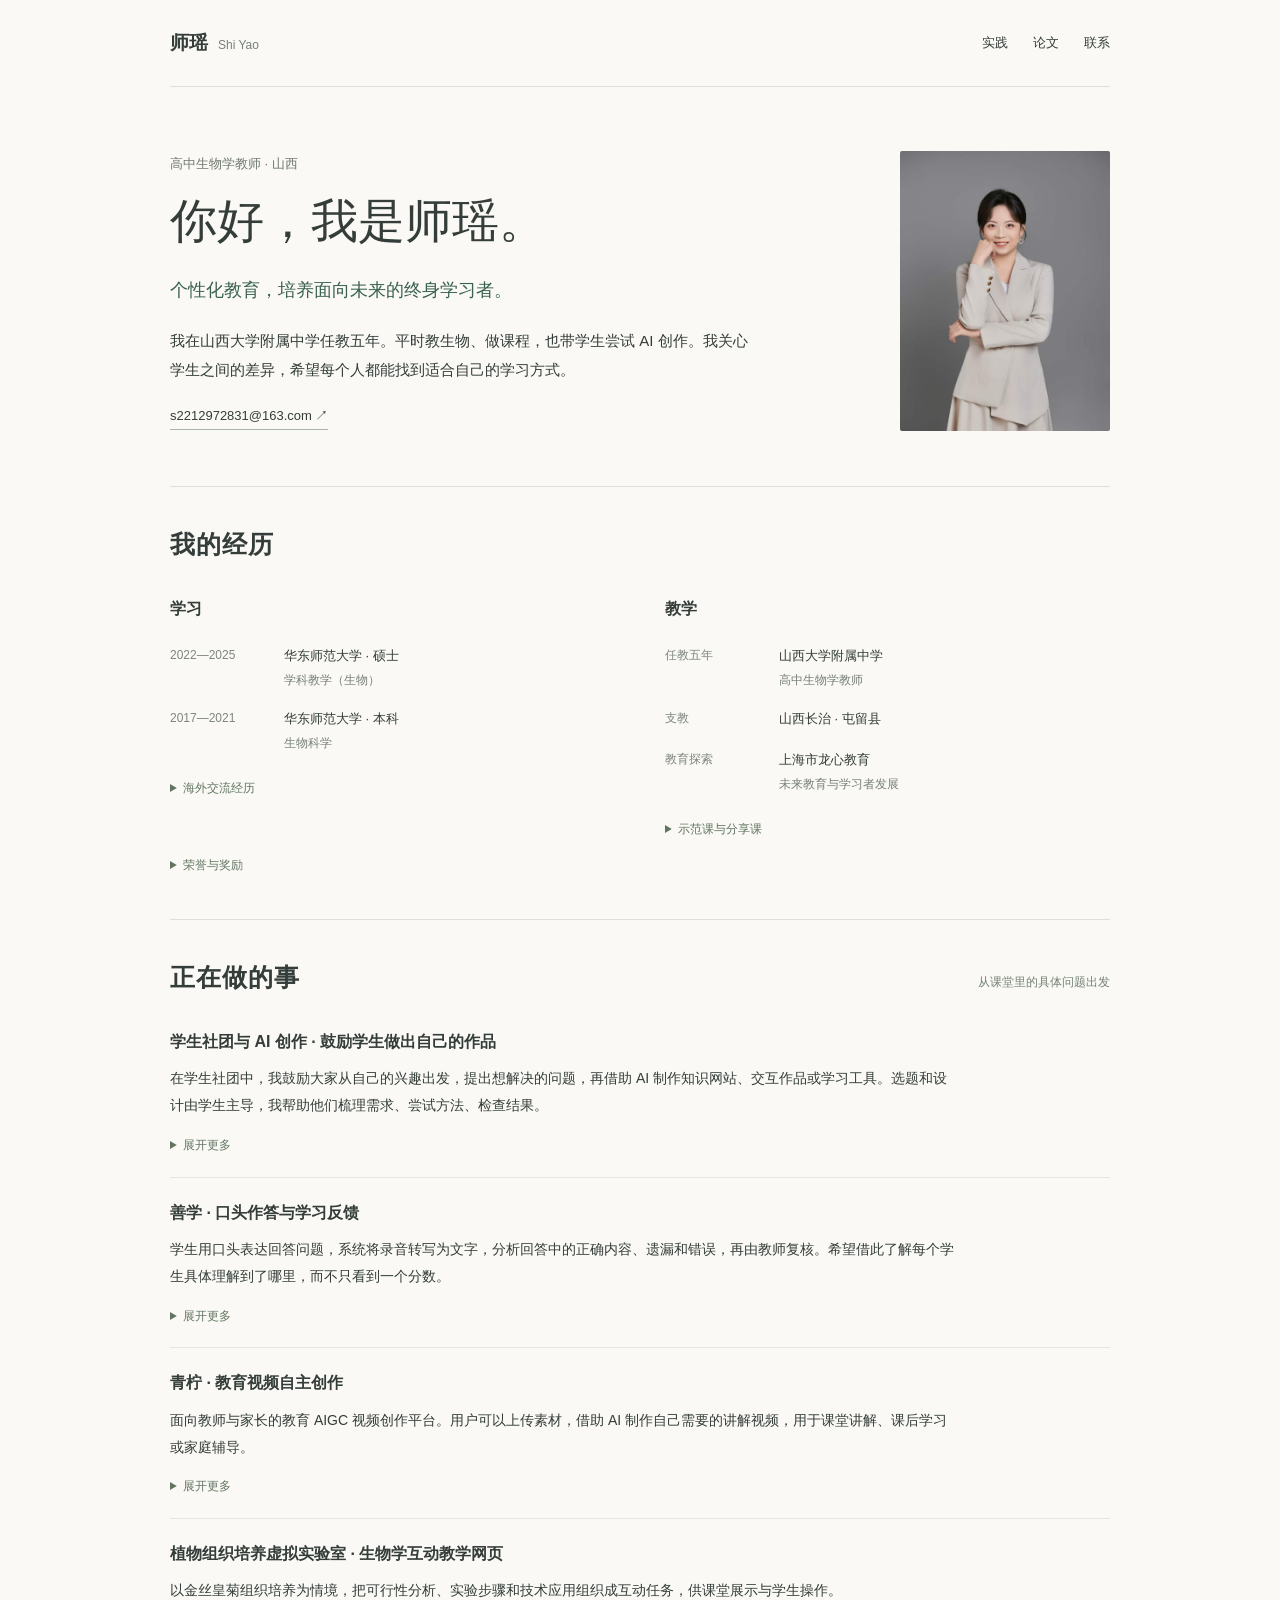
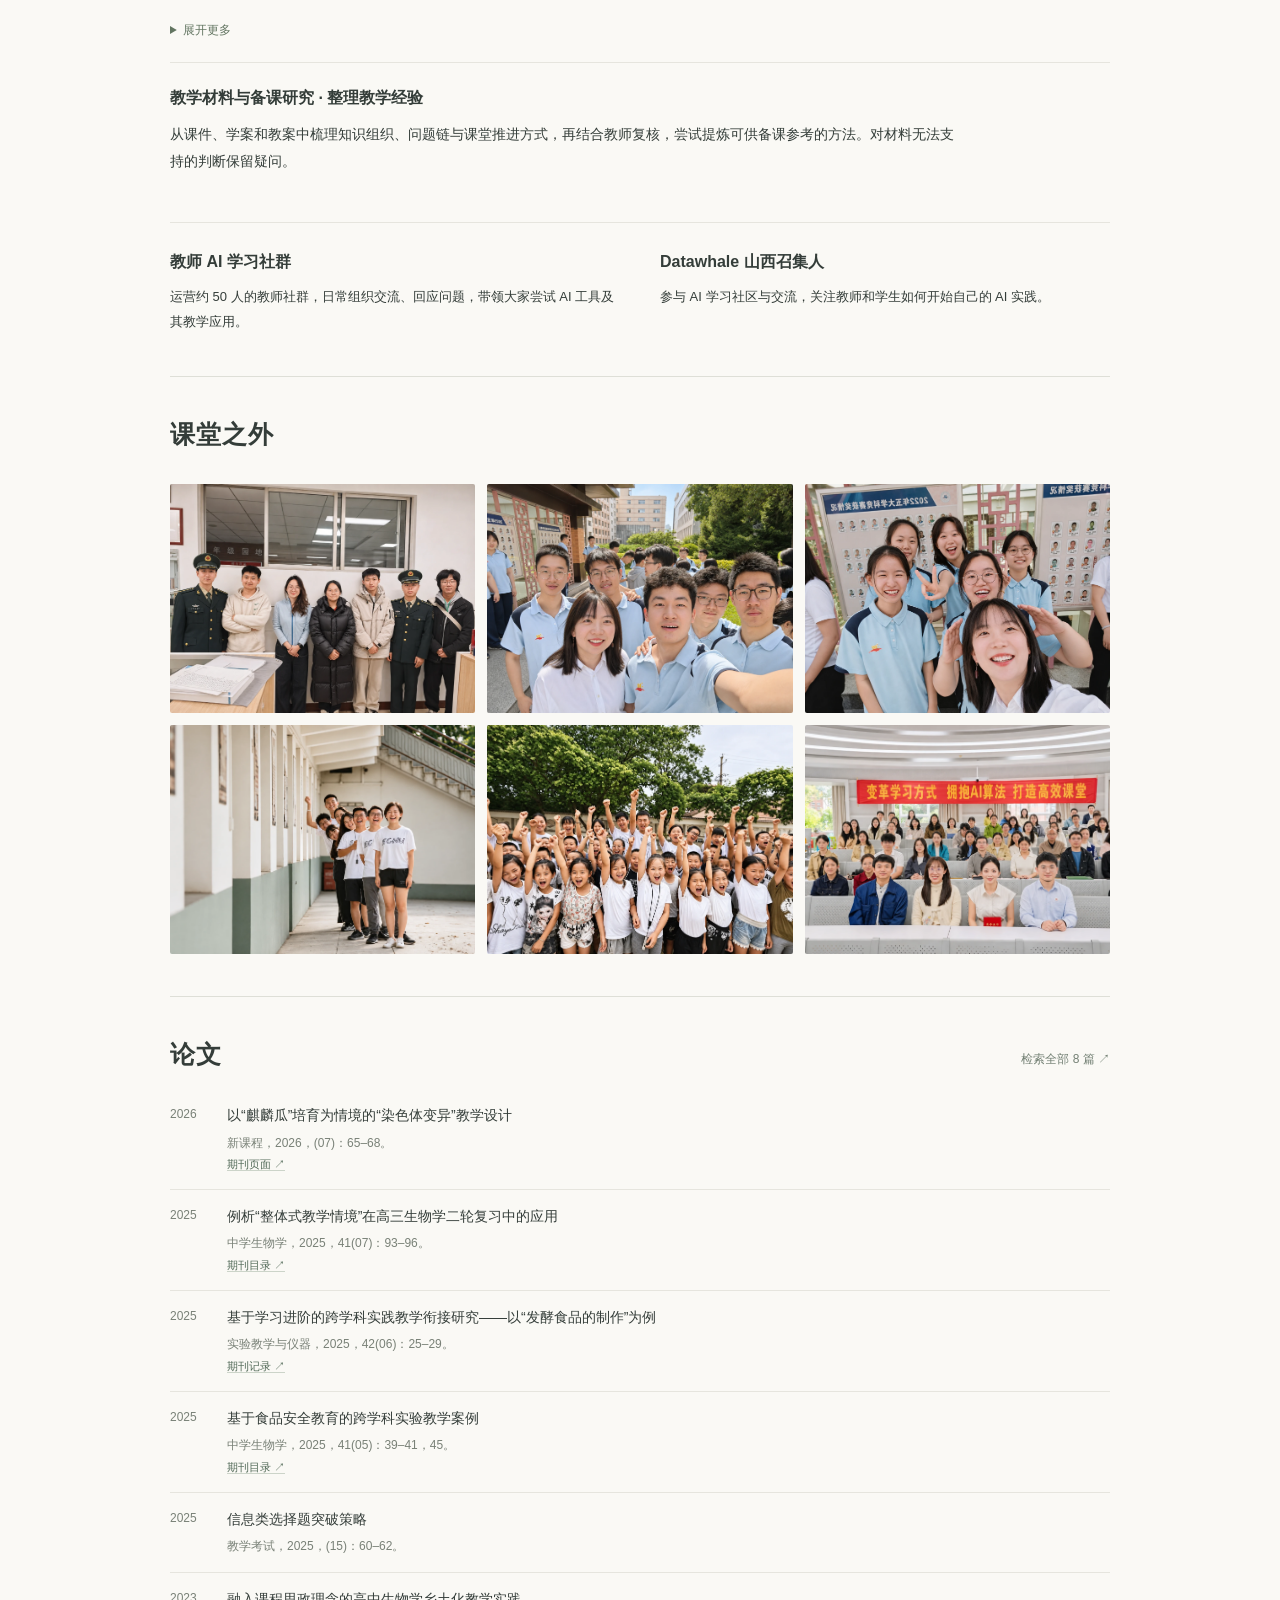
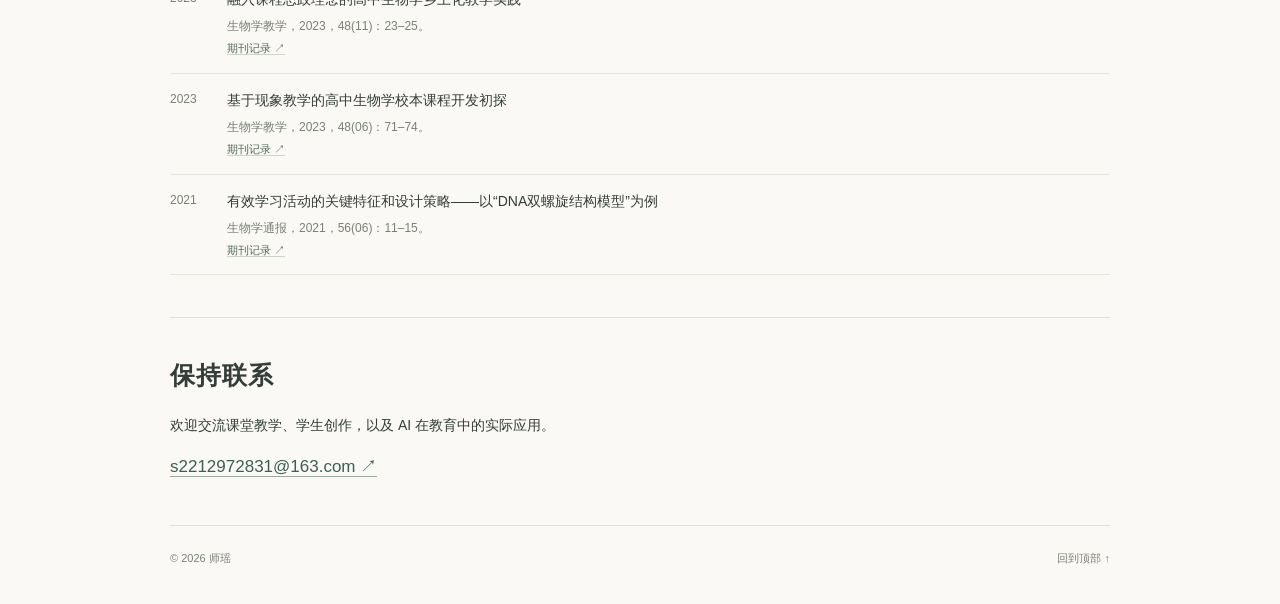
==== commit ab14aac3: "Redesign personal homepage with a compact original educator layout" ====
--- a/index.html
+++ b/index.html
@@ -1,17 +1,5 @@
-<!DOCTYPE html>
-<html lang="zh-CN"><head><meta charset="utf-8"/><meta content="width=device-width,initial-scale=1" name="viewport"/><title>师瑶 Shi Yao｜个性化教育与 AI＋教育</title><meta content="师瑶的个人主页：个性化教育，培养面向未来的终身学习者。教育研究、AI＋教育实践、教学经历与学术论文。" name="description"/><meta content="#ffffff" name="theme-color"/><link href="assets/favicon.svg" rel="icon" type="image/svg+xml"/><link href="style.css" rel="stylesheet"/></head><body>
-<a class="skip" href="#main">跳转到正文</a>
-<header class="masthead"><div class="masthead-inner"><a class="brand" href="index.html">师瑶 <span>Shi Yao</span></a><nav aria-label="主导航"><a class="current" href="index.html">主页</a><a href="publications.html">论文 <span>Publications</span></a><a href="#contact">联系</a></nav><button aria-label="切换深色模式" class="theme-toggle" id="theme-toggle" title="切换深色模式" type="button">◐</button></div></header>
-<div class="welcome"><div class="welcome-copy"><span class="eyebrow">师瑶 Shi Yao · 高中生物学教师</span><h1>个性化教育，<br/>培养面向未来的<br/>终身学习者。</h1><p>在山西大学附属中学任教五年。关注课堂中的个体差异，也尝试用 AI 帮助学生学习、表达和创作。</p><div class="hero-links"><a href="#teaching">教学经历</a><a href="#projects">教育实践 ↓</a></div></div><img alt="师瑶个人肖像" class="hero-portrait" fetchpriority="high" src="assets/portrait.jpg"/></div><div class="layout"><aside class="profile"><div class="profile-top"><div><h2>师瑶 <span>Shi Yao</span></h2><p class="role">高中生物学教师<br/>教育研究与 AI 实践</p></div></div><p class="profile-focus">个性化教育 · AI＋教育</p><ul class="profile-links"><li><span aria-hidden="true">⌖</span>中国 · 山西</li><li><span aria-hidden="true">▥</span>山西大学附属中学</li><li><span aria-hidden="true">✉</span><a href="mailto:s2212972831@163.com">Email</a></li><li><span aria-hidden="true">↗</span><a href="publications.html">教育论文</a></li></ul><nav aria-label="页面目录" class="side-nav"><a href="#about">关于我</a><a href="#education">教育背景</a><a href="#teaching">教学经历</a><a href="#projects">教育实践</a><a href="#community">教师交流</a><a href="#papers">论文</a><a href="#honors">荣誉</a><a href="#contact">联系</a></nav></aside><main id="main"><section id="about"><div class="heading"><h2>关于我</h2></div><p>我是师瑶，一名高中生物学教师。本科和硕士均就读于华东师范大学，分别学习生物科学与学科教学（生物）。曾赴英属哥伦比亚大学参加卓越教师计划，也曾在海法大学交换学习。</p><p>我最投入的事情是教育。从屯留县支教，到山西大学附属中学的课堂，再到上海市龙心教育的未来教育探索，我一直关心：面对基础、兴趣和学习节奏不同的学生，教师可以怎样提供更合适的支持？</p><p>我的研究与实践主要围绕个性化学习、跨学科课程和实验教学。近年开始尝试 AI 辅助学习反馈、教育视频制作和学生自主创作，希望把这些尝试放回真实课堂中检验。</p></section><section id="education"><div class="heading"><h2>教育背景与海外交流</h2></div><div class="timeline">
-<article><time>2022.09 — 2025.12</time><div><h3>华东师范大学 <span class="degree-tag">硕士</span></h3><p>生命科学学院 · 学科教学（生物）</p></div></article>
-<article><time>2017.09 — 2021.06</time><div><h3>华东师范大学 <span class="degree-tag">本科</span></h3><p>生命科学学院 · 生物科学</p></div></article></div>
-<h3 class="subheading">海外交流 </h3><div class="exchanges"><article><div class="exchange-place">加拿大</div><div><h3>英属哥伦比亚大学</h3><p class="english">University of British Columbia</p><p>教育学院 · 卓越教师计划 · 交换生</p><time>2019.12 — 2020.02</time></div></article><article><div class="exchange-place">以色列</div><div><h3>海法大学</h3><p class="english">University of Haifa</p><p>海洋学学院 · 海洋生物学 · 交换生</p><time>2019.07 — 2019.09</time></div></article></div></section><section id="teaching"><div class="heading"><h2>教学与教育经历</h2></div><div class="experience"><div class="experience-time">五年教学</div><div><h3>山西大学附属中学</h3><p class="experience-role">高中生物学教师</p><p>担任高中生物学教师，开展课堂教学、实验教学与校本课程研究。研究选题多来自备课和课堂中的具体问题。</p></div></div>
-<div class="teaching-photos"><figure class="photo"><a aria-label="查看大图：师生合影 · 成长中的相遇" href="assets/reunion-retouched.webp" rel="noopener" target="_blank"><img alt="师生合影 · 成长中的相遇" loading="lazy" src="assets/reunion-retouched.webp"/></a></figure></div><h3 class="subheading">示范课、分享课与教学交流 </h3><div class="lesson-list"><article><time>2026</time><div><h3>重庆一中 · 分享课</h3></div></article><article><time>2026</time><div><h3>太原市 · 分享课</h3></div></article><article><time>2025.08</time><div><h3>呼和浩特二中</h3></div></article></div>
-<div class="experience teaching-service"><div class="experience-time">支教实践</div><div><h3>山西长治 · 屯留县</h3><p>在当地开展支教，走进不同的教育情境，关注学生的学习基础与成长需要。</p></div></div><div class="experience"><div class="experience-time">未来教育</div><div><h3>上海市龙心教育</h3><p>参与未来教育探索，持续关注个性化教育与终身学习者的培养。</p></div></div><div class="photo-pair"><figure class="photo"><a aria-label="查看大图：与学生在一起 · 校园里的笑容" href="assets/students-girls-retouched.webp" rel="noopener" target="_blank"><img alt="与学生在一起 · 校园里的笑容" loading="lazy" src="assets/students-girls-retouched.webp"/></a></figure><figure class="photo"><a aria-label="查看大图：与学生在一起 · 共同成长的日常" href="assets/students-boys-retouched.webp" rel="noopener" target="_blank"><img alt="与学生在一起 · 共同成长的日常" loading="lazy" src="assets/students-boys-retouched.webp"/></a></figure></div><figure class="photo"><a aria-label="查看大图：教育活动合影" href="assets/corridor-clean-retouched.webp" rel="noopener" target="_blank"><img alt="教育活动合影" loading="lazy" src="assets/corridor-clean-retouched.webp"/></a></figure><figure class="photo"><a aria-label="查看大图：教育活动合影" href="assets/children-clean-retouched.webp" rel="noopener" target="_blank"><img alt="教育活动合影" loading="lazy" src="assets/children-clean-retouched.webp"/></a></figure></section><section id="projects"><div class="heading"><h2>教育实践</h2></div><p class="section-intro">从学生的作品到教师使用的工具，以下是我正在开展的几项实践。</p>
-
-
-
-
-
-
-<article class="project" id="ai-learning"><div class="project-body"><h3>学生社团与 AI 创作<span>鼓励学生做出自己的作品</span></h3><p>在学生社团中，我鼓励大家从自己的兴趣出发，提出想解决的问题，再借助 AI 制作知识网站、交互作品或学习工具。选题和设计由学生主导，我帮助他们梳理需求、尝试方法、检查结果。</p><p>我不希望年龄和已有技术经验成为尝试的门槛。一个尚不成熟的想法，也可以先做出原型，再通过使用、展示和同伴反馈不断修改。学生既要展示作品，也要说明自己的选择、遇到的困难和修改过程。</p><p>我更看重学生是否愿意提问、是否能表达自己的想法，以及能否为完成作品主动学习。AI 是他们实现创意的一种工具。</p></div></article><article class="project" id="shanxue"><div class="project-body"><h3>善学<span>口头作答与学习反馈</span></h3><p>学生用口头表达回答问题，系统将录音转写为文字，分析回答中的正确内容、遗漏和错误，再由教师复核。希望借此了解每个学生具体理解到了哪里，而不只看到一个分数。</p><p>目前正在开展学生测试、历史作答评价对比与教师审核，重点检查反馈是否准确、依据是否充分。</p></div></article><article class="project" id="qingning"><div class="project-body"><h3>青柠<span>教育视频自主创作</span></h3><p>面向教师与家长的教育 AIGC 视频创作平台。用户可以上传素材，借助 AI 制作自己需要的讲解视频，用于课堂讲解、课后学习或家庭辅导。</p><p>内容由用户选择和组织。教师与家长可以根据学习者的问题决定讲什么、怎样讲，并对生成的视频进行检查和调整。</p></div></article><article class="project" id="plant-lab"><div class="project-body"><h3>植物组织培养虚拟实验室<span>生物学互动教学网页</span></h3><p>以金丝皇菊组织培养为情境，把可行性分析、实验步骤和技术应用组织成互动任务，供课堂展示与学生操作。</p><p>设计时重点关注学生能否解释实验步骤背后的理由、比较不同选择，而不仅是记住操作顺序。</p></div></article><article class="project" id="teaching-knowledge"><div class="project-body"><h3>教学材料与备课研究<span>整理教学经验</span></h3><p>从课件、学案和教案中梳理知识组织、问题链与课堂推进方式，再结合教师复核，尝试提炼可供备课参考的方法。对材料无法支持的判断保留疑问。</p></div></article></section><section id="community"><div class="heading"><h2>教师交流与社群</h2></div><div class="community"><strong>教师 AI 学习社群 · 约 50 人</strong><p>运营一个约 50 人的教师 AI 学习社群，日常组织交流、回应问题，带领大家尝试 AI 工具及其教学应用。通过分享使用经验和讨论具体问题，帮助有兴趣的教师开始自己的探索。</p></div><div class="community"><strong>Datawhale 山西召集人</strong><p>参与 AI 学习社区与交流，关注学习资源如何走进课堂，以及学生和教师如何开始自己的 AI 实践。</p></div><figure class="photo"><a aria-label="查看大图：教师交流活动 · 一起探索 AI 与教育" href="assets/teachers-retouched.webp" rel="noopener" target="_blank"><img alt="教师交流活动 · 一起探索 AI 与教育" loading="lazy" src="assets/teachers-retouched.webp"/></a></figure></section><section id="papers"><div class="heading"><h2>论文与写作</h2><a href="publications.html">搜索与筛选 ↗</a></div><p class="section-intro">课程与教学、跨学科实践、学习与评价。以下按年份展示目前已整理的全部 8 篇论文。</p><div data-view="all" id="paper-list"><article class="paper"><span class="paper-year">2026</span><div><h3>以“麒麟瓜”培育为情境的“染色体变异”教学设计</h3><p class="paper-journal">新课程，2026，(07)：65–68。</p><div class="paper-meta"><span class="paper-tag">课程与教学</span><a class="paper-source" href="https://www.qikan.com.cn/article/xkcj20260718.html" rel="noopener noreferrer" target="_blank">期刊页面 ↗</a></div></div></article><article class="paper"><span class="paper-year">2025</span><div><h3>例析“整体式教学情境”在高三生物学二轮复习中的应用</h3><p class="paper-journal">中学生物学，2025，41(07)：93–96。</p><div class="paper-meta"><span class="paper-tag">课程与教学</span><a class="paper-source" href="https://m.fx361.com/bk/zxswx/20257.html" rel="noopener noreferrer" target="_blank">期刊目录 ↗</a></div></div></article><article class="paper"><span class="paper-year">2025</span><div><h3>基于学习进阶的跨学科实践教学衔接研究——以“发酵食品的制作”为例</h3><p class="paper-authors">师瑶</p><p class="paper-journal">实验教学与仪器，2025，42(06)：25–29。</p><div class="paper-meta"><span class="paper-tag">跨学科实践</span><a class="paper-source" href="https://cjournal.hep.com.cn/1004-2326/CN/2025/42/6" rel="noopener noreferrer" target="_blank">期刊记录 ↗</a></div></div></article><article class="paper"><span class="paper-year">2025</span><div><h3>基于食品安全教育的跨学科实验教学案例</h3><p class="paper-journal">中学生物学，2025，41(05)：39–41，45。</p><div class="paper-meta"><span class="paper-tag">跨学科实践</span><a class="paper-source" href="https://yantai.dps.qikan.cn/pc/maga/text-read?id=zxsw20250519" rel="noopener noreferrer" target="_blank">期刊目录 ↗</a></div></div></article><article class="paper"><span class="paper-year">2025</span><div><h3>信息类选择题突破策略</h3><p class="paper-journal">教学考试，2025，(15)：60–62。</p><div class="paper-meta"><span class="paper-tag">学习与评价</span></div></div></article><article class="paper"><span class="paper-year">2023</span><div><h3>融入课程思政理念的高中生物学乡土化教学实践</h3><p class="paper-authors">师瑶</p><p class="paper-journal">生物学教学，2023，48(11)：23–25。</p><div class="paper-meta"><span class="paper-tag">课程与教学</span><a class="paper-source" href="https://swxjx.ecnu.edu.cn/CN/abstract/abstract15453.shtml" rel="noopener noreferrer" target="_blank">期刊记录 ↗</a></div></div></article><article class="paper"><span class="paper-year">2023</span><div><h3>基于现象教学的高中生物学校本课程开发初探</h3><p class="paper-authors">师瑶，董欢，赵晓燕</p><p class="paper-journal">生物学教学，2023，48(06)：71–74。</p><div class="paper-meta"><span class="paper-tag">课程与教学</span><a class="paper-source" href="https://swxjx.ecnu.edu.cn/CN/Y2023/V48/I6" rel="noopener noreferrer" target="_blank">期刊记录 ↗</a></div></div></article><article class="paper"><span class="paper-year">2021</span><div><h3>有效学习活动的关键特征和设计策略——以“DNA双螺旋结构模型”为例</h3><p class="paper-authors">张春雷，师瑶</p><p class="paper-journal">生物学通报，2021，56(06)：11–15。</p><div class="paper-meta"><span class="paper-tag">学习与评价</span><a class="paper-source" href="https://swxtb.bnu.edu.cn/gkll/2021nf/a3ca2fc130d34344a227fb11eb9ebc6b.htm" rel="noopener noreferrer" target="_blank">期刊记录 ↗</a></div></div></article></div></section><section id="honors"><div class="heading"><h2>荣誉与奖励</h2></div><ul class="honor-list"><li><time>2023—2025</time><span>山西大学附属中学校优秀教师</span></li><li><time>2024</time><span>山西省基础教育实验教学精品课</span></li><li><time>2024</time><span>山西省基础教育精品课</span></li><li><time>2024</time><span>陕西师范大学生物学教学论文评比一等奖</span></li><li><time>2021</time><span>上海市优秀本科毕业生</span></li><li><time>2020</time><span>叶圣陶奖学金</span></li><li><time>2018—2019</time><span>国家奖学金</span></li></ul></section><section id="contact"><div class="heading"><h2>联系我</h2></div><p>欢迎交流课堂教学、个性化学习、学生创作与 AI 教育应用。</p><div class="contact-line"><a href="mailto:s2212972831@163.com">s2212972831@163.com</a><button id="copy-email" type="button">复制邮箱</button></div></section><footer><span>© 2026 师瑶 Shi Yao</span><a href="#main">回到顶部 ↑</a></footer></main></div><div aria-live="polite" id="toast" role="status"></div><script src="script.js"></script></body></html>+<!doctype html><html lang="zh-CN"><head><meta charset="utf-8"><meta name="viewport" content="width=device-width,initial-scale=1"><title>师瑶｜教学与教育实践</title><meta name="description" content="师瑶，高中生物学教师。个性化教育，培养面向未来的终身学习者。"><link rel="icon" href="assets/favicon.svg"><style>*{box-sizing:border-box}html{scroll-behavior:smooth;scroll-padding-top:35px}body{margin:0;background:#faf9f5;color:#343d39;font:16px/1.9 -apple-system,BlinkMacSystemFont,"PingFang SC","Microsoft YaHei",sans-serif}a{color:inherit;text-decoration:none}a:hover{text-decoration:underline;text-underline-offset:5px}button,summary{font:inherit;cursor:pointer}h1,h2,h3,p{margin:0}h2{font-size:25px;font-weight:600;letter-spacing:1px}h3{font-size:16px;font-weight:600}header,main,footer{width:min(940px,calc(100% - 48px));margin:auto}header{display:flex;justify-content:space-between;align-items:center;padding:25px 0;border-bottom:1px solid #dedfd7;font-size:13px}header .brand{font-size:19px;font-weight:650}header .brand span{font-size:12px;color:#788079;margin-left:10px;font-weight:400}nav{display:flex;gap:25px}.intro{display:grid;grid-template-columns:1fr 210px;gap:65px;align-items:center;padding:64px 0 55px}.intro img{width:210px;height:280px;object-fit:cover;object-position:50% 24%;border-radius:2px}.intro .label{color:#6f796f;font-size:13px}.intro h1{font-family:"Songti SC",serif;font-size:47px;font-weight:500;line-height:1.4;margin:13px 0 18px}.intro .belief{font-size:18px;color:#39614f;margin-bottom:20px}.intro p{font-size:15px;max-width:580px}.intro .email{display:inline-block;font-size:13px;margin-top:20px;border-bottom:1px solid #a8b6a8}.section{border-top:1px solid #dedfd7;padding:34px 0 42px}.section-head{display:flex;align-items:baseline;justify-content:space-between;gap:20px;margin-bottom:25px}.section-head p,.section-head a{font-size:12px;color:#738074}.bio-grid{display:grid;grid-template-columns:1fr 1fr;gap:50px}.bio-grid h3{margin-bottom:12px}.record{display:grid;grid-template-columns:100px 1fr;gap:14px;font-size:13px;padding:8px 0}.record time{color:#7e857e;font-size:12px}.record small{display:block;font-size:12px;color:#778077}details{margin-top:14px;font-size:13px}summary{color:#627561;font-size:12px;width:fit-content}details[open] summary{margin-bottom:12px}.practice{padding:20px 0;border-bottom:1px solid #e6e5de}.practice:first-child{padding-top:0}.practice:last-child{border-bottom:0}.practice h3{margin-bottom:8px}.practice p{font-size:14px;line-height:1.95;max-width:790px}.practice details p{margin-top:12px}.notes{display:grid;grid-template-columns:1fr 1fr;gap:40px;margin-top:26px;padding-top:24px;border-top:1px solid #e6e5de}.notes p{font-size:13px;margin-top:8px}.gallery{display:grid;grid-template-columns:repeat(3,1fr);gap:12px}.gallery figure{margin:0;min-width:0}.gallery img{width:100%;aspect-ratio:4/3;object-fit:cover;display:block;border-radius:2px}.gallery a{display:block}.paper{display:grid;grid-template-columns:45px 1fr;gap:12px;border-bottom:1px solid #e6e5de;padding:14px 0}.paper:first-child{padding-top:0}.paper-year{font-size:12px;color:#798177}.paper h3{font-size:14px;line-height:1.8;font-weight:500}.paper-journal{font-size:12px;color:#798177;margin-top:3px}.paper-meta{font-size:11px;color:#526a58}.paper-meta a{border-bottom:1px solid #ccd4c9}.honor-list{list-style:none;padding:0;margin:15px 0 0}.honor-list li{display:grid;grid-template-columns:100px 1fr;gap:14px;padding:5px 0;font-size:13px}.honor-list time{color:#7e857e;font-size:12px}#contact p{font-size:14px;margin:12px 0}#contact>a{font-size:17px;color:#39614f;border-bottom:1px solid #9baa96}footer{display:flex;justify-content:space-between;padding:22px 0 35px;border-top:1px solid #dedfd7;font-size:11px;color:#798177}.skip{position:absolute;top:-80px}.skip:focus{top:0}a:focus-visible,summary:focus-visible{outline:2px solid #597e60;outline-offset:5px}@media(max-width:650px){header,main,footer{width:calc(100% - 38px)}header{padding:20px 0}nav{gap:15px;font-size:12px}.intro{grid-template-columns:1fr 105px;gap:18px;padding:38px 0}.intro img{width:105px;height:150px;align-self:start;margin-top:12px}.intro h1{font-size:36px}.intro .belief{font-size:16px}.intro p{font-size:13px}.intro .label{font-size:11px}.intro .email{font-size:11px}.bio-grid,.notes{grid-template-columns:1fr;gap:25px}.gallery{grid-template-columns:1fr 1fr;gap:9px}.section{padding:28px 0 32px}.section-head{margin-bottom:20px}.section-head h2{font-size:22px}.record{grid-template-columns:92px 1fr}.section-head p{display:none}.practice p{font-size:13px}.paper h3{font-size:13px}.honor-list li{grid-template-columns:88px 1fr}.intro .belief{line-height:1.8}}@media(prefers-reduced-motion:reduce){html{scroll-behavior:auto}}</style></head><body><a class="skip" href="#main">跳到正文</a><header><a class="brand" href="index.html">师瑶<span>Shi Yao</span></a><nav aria-label="主页导航"><a href="#practice">实践</a><a href="#papers">论文</a><a href="#contact">联系</a></nav></header><main id="main"><section class="intro"><div><p class="label">高中生物学教师 · 山西</p><h1>你好，我是师瑶。</h1><p class="belief">个性化教育，培养面向未来的终身学习者。</p><p>我在山西大学附属中学任教五年。平时教生物、做课程，也带学生尝试 AI 创作。我关心学生之间的差异，希望每个人都能找到适合自己的学习方式。</p><a class="email" href="mailto:s2212972831@163.com">s2212972831@163.com ↗</a></div><img src="assets/portrait.jpg" alt="师瑶" fetchpriority="high"></section>
+<section class="section" id="experience"><div class="section-head"><h2>我的经历</h2></div><div class="bio-grid"><div><h3>学习</h3><div class="record"><time>2022—2025</time><div>华东师范大学 · 硕士<small>学科教学（生物）</small></div></div><div class="record"><time>2017—2021</time><div>华东师范大学 · 本科<small>生物科学</small></div></div><details><summary>海外交流经历</summary><div class="record"><time>2019.12—2020.02</time><div>英属哥伦比亚大学<small>教育学院 · 卓越教师计划 · 交换生</small></div></div><div class="record"><time>2019.07—09</time><div>海法大学<small>海洋生物学 · 交换生</small></div></div></details></div><div><h3>教学</h3><div class="record"><time>任教五年</time><div>山西大学附属中学<small>高中生物学教师</small></div></div><div class="record"><time>支教</time><div>山西长治 · 屯留县</div></div><div class="record"><time>教育探索</time><div>上海市龙心教育<small>未来教育与学习者发展</small></div></div><details><summary>示范课与分享课</summary><div class="record"><time>2026</time><div>重庆一中 · 分享课</div></div><div class="record"><time>2026</time><div>太原市 · 分享课</div></div><div class="record"><time>2025.08</time><div>呼和浩特二中 · 示范课</div></div></details></div></div><details><summary>荣誉与奖励</summary><ul class="honor-list"><li><time>2023—2025</time><span>山西大学附属中学校优秀教师</span></li><li><time>2024</time><span>山西省基础教育实验教学精品课</span></li><li><time>2024</time><span>山西省基础教育精品课</span></li><li><time>2024</time><span>陕西师范大学生物学教学论文评比一等奖</span></li><li><time>2021</time><span>上海市优秀本科毕业生</span></li><li><time>2020</time><span>叶圣陶奖学金</span></li><li><time>2018—2019</time><span>国家奖学金</span></li></ul></details></section>
+<section class="section" id="practice"><div class="section-head"><h2>正在做的事</h2><p>从课堂里的具体问题出发</p></div><div><article class="practice"><h3>学生社团与 AI 创作 · 鼓励学生做出自己的作品</h3><p>在学生社团中，我鼓励大家从自己的兴趣出发，提出想解决的问题，再借助 AI 制作知识网站、交互作品或学习工具。选题和设计由学生主导，我帮助他们梳理需求、尝试方法、检查结果。</p><details><summary>展开更多</summary><p>我不希望年龄和已有技术经验成为尝试的门槛。一个尚不成熟的想法，也可以先做出原型，再通过使用、展示和同伴反馈不断修改。学生既要展示作品，也要说明自己的选择、遇到的困难和修改过程。</p><p>我更看重学生是否愿意提问、是否能表达自己的想法，以及能否为完成作品主动学习。AI 是他们实现创意的一种工具。</p></details></article><article class="practice"><h3>善学 · 口头作答与学习反馈</h3><p>学生用口头表达回答问题，系统将录音转写为文字，分析回答中的正确内容、遗漏和错误，再由教师复核。希望借此了解每个学生具体理解到了哪里，而不只看到一个分数。</p><details><summary>展开更多</summary><p>目前正在开展学生测试、历史作答评价对比与教师审核，重点检查反馈是否准确、依据是否充分。</p></details></article><article class="practice"><h3>青柠 · 教育视频自主创作</h3><p>面向教师与家长的教育 AIGC 视频创作平台。用户可以上传素材，借助 AI 制作自己需要的讲解视频，用于课堂讲解、课后学习或家庭辅导。</p><details><summary>展开更多</summary><p>内容由用户选择和组织。教师与家长可以根据学习者的问题决定讲什么、怎样讲，并对生成的视频进行检查和调整。</p></details></article><article class="practice"><h3>植物组织培养虚拟实验室 · 生物学互动教学网页</h3><p>以金丝皇菊组织培养为情境，把可行性分析、实验步骤和技术应用组织成互动任务，供课堂展示与学生操作。</p><details><summary>展开更多</summary><p>设计时重点关注学生能否解释实验步骤背后的理由、比较不同选择，而不仅是记住操作顺序。</p></details></article><article class="practice"><h3>教学材料与备课研究 · 整理教学经验</h3><p>从课件、学案和教案中梳理知识组织、问题链与课堂推进方式，再结合教师复核，尝试提炼可供备课参考的方法。对材料无法支持的判断保留疑问。</p></article></div><div class="notes"><div><h3>教师 AI 学习社群</h3><p>运营约 50 人的教师社群，日常组织交流、回应问题，带领大家尝试 AI 工具及其教学应用。</p></div><div><h3>Datawhale 山西召集人</h3><p>参与 AI 学习社区与交流，关注教师和学生如何开始自己的 AI 实践。</p></div></div></section>
+<section class="section" id="photos"><div class="section-head"><h2>课堂之外</h2></div><div class="gallery"><figure class="photo"><a aria-label="查看大图：师生合影 · 成长中的相遇" href="assets/reunion-retouched.webp" rel="noopener" target="_blank"><img alt="师生合影 · 成长中的相遇" loading="lazy" src="assets/reunion-retouched.webp"/></a></figure><figure class="photo"><a aria-label="查看大图：与学生在一起 · 校园里的笑容" href="assets/students-girls-retouched.webp" rel="noopener" target="_blank"><img alt="与学生在一起 · 校园里的笑容" loading="lazy" src="assets/students-girls-retouched.webp"/></a></figure><figure class="photo"><a aria-label="查看大图：与学生在一起 · 共同成长的日常" href="assets/students-boys-retouched.webp" rel="noopener" target="_blank"><img alt="与学生在一起 · 共同成长的日常" loading="lazy" src="assets/students-boys-retouched.webp"/></a></figure><figure class="photo"><a aria-label="查看大图：教育活动合影" href="assets/corridor-clean-retouched.webp" rel="noopener" target="_blank"><img alt="教育活动合影" loading="lazy" src="assets/corridor-clean-retouched.webp"/></a></figure><figure class="photo"><a aria-label="查看大图：教育活动合影" href="assets/children-clean-retouched.webp" rel="noopener" target="_blank"><img alt="教育活动合影" loading="lazy" src="assets/children-clean-retouched.webp"/></a></figure><figure class="photo"><a aria-label="查看大图：教师交流活动 · 一起探索 AI 与教育" href="assets/teachers-retouched.webp" rel="noopener" target="_blank"><img alt="教师交流活动 · 一起探索 AI 与教育" loading="lazy" src="assets/teachers-retouched.webp"/></a></figure></div></section>
+<section class="section" id="papers"><div class="section-head"><h2>论文</h2><a href="publications.html">检索全部 8 篇 ↗</a></div><div data-view="all" id="paper-list"><article class="paper"><span class="paper-year">2026</span><div><h3>以“麒麟瓜”培育为情境的“染色体变异”教学设计</h3><p class="paper-journal">新课程，2026，(07)：65–68。</p><div class="paper-meta"><a class="paper-source" href="https://www.qikan.com.cn/article/xkcj20260718.html" rel="noopener noreferrer" target="_blank">期刊页面 ↗</a></div></div></article><article class="paper"><span class="paper-year">2025</span><div><h3>例析“整体式教学情境”在高三生物学二轮复习中的应用</h3><p class="paper-journal">中学生物学，2025，41(07)：93–96。</p><div class="paper-meta"><a class="paper-source" href="https://m.fx361.com/bk/zxswx/20257.html" rel="noopener noreferrer" target="_blank">期刊目录 ↗</a></div></div></article><article class="paper"><span class="paper-year">2025</span><div><h3>基于学习进阶的跨学科实践教学衔接研究——以“发酵食品的制作”为例</h3><p class="paper-journal">实验教学与仪器，2025，42(06)：25–29。</p><div class="paper-meta"><a class="paper-source" href="https://cjournal.hep.com.cn/1004-2326/CN/2025/42/6" rel="noopener noreferrer" target="_blank">期刊记录 ↗</a></div></div></article><article class="paper"><span class="paper-year">2025</span><div><h3>基于食品安全教育的跨学科实验教学案例</h3><p class="paper-journal">中学生物学，2025，41(05)：39–41，45。</p><div class="paper-meta"><a class="paper-source" href="https://yantai.dps.qikan.cn/pc/maga/text-read?id=zxsw20250519" rel="noopener noreferrer" target="_blank">期刊目录 ↗</a></div></div></article><article class="paper"><span class="paper-year">2025</span><div><h3>信息类选择题突破策略</h3><p class="paper-journal">教学考试，2025，(15)：60–62。</p><div class="paper-meta"></div></div></article><article class="paper"><span class="paper-year">2023</span><div><h3>融入课程思政理念的高中生物学乡土化教学实践</h3><p class="paper-journal">生物学教学，2023，48(11)：23–25。</p><div class="paper-meta"><a class="paper-source" href="https://swxjx.ecnu.edu.cn/CN/abstract/abstract15453.shtml" rel="noopener noreferrer" target="_blank">期刊记录 ↗</a></div></div></article><article class="paper"><span class="paper-year">2023</span><div><h3>基于现象教学的高中生物学校本课程开发初探</h3><p class="paper-journal">生物学教学，2023，48(06)：71–74。</p><div class="paper-meta"><a class="paper-source" href="https://swxjx.ecnu.edu.cn/CN/Y2023/V48/I6" rel="noopener noreferrer" target="_blank">期刊记录 ↗</a></div></div></article><article class="paper"><span class="paper-year">2021</span><div><h3>有效学习活动的关键特征和设计策略——以“DNA双螺旋结构模型”为例</h3><p class="paper-journal">生物学通报，2021，56(06)：11–15。</p><div class="paper-meta"><a class="paper-source" href="https://swxtb.bnu.edu.cn/gkll/2021nf/a3ca2fc130d34344a227fb11eb9ebc6b.htm" rel="noopener noreferrer" target="_blank">期刊记录 ↗</a></div></div></article></div></section><section class="section" id="contact"><h2>保持联系</h2><p>欢迎交流课堂教学、学生创作，以及 AI 在教育中的实际应用。</p><a href="mailto:s2212972831@163.com">s2212972831@163.com ↗</a></section></main><footer><span>© 2026 师瑶</span><a href="#main">回到顶部 ↑</a></footer></body></html>
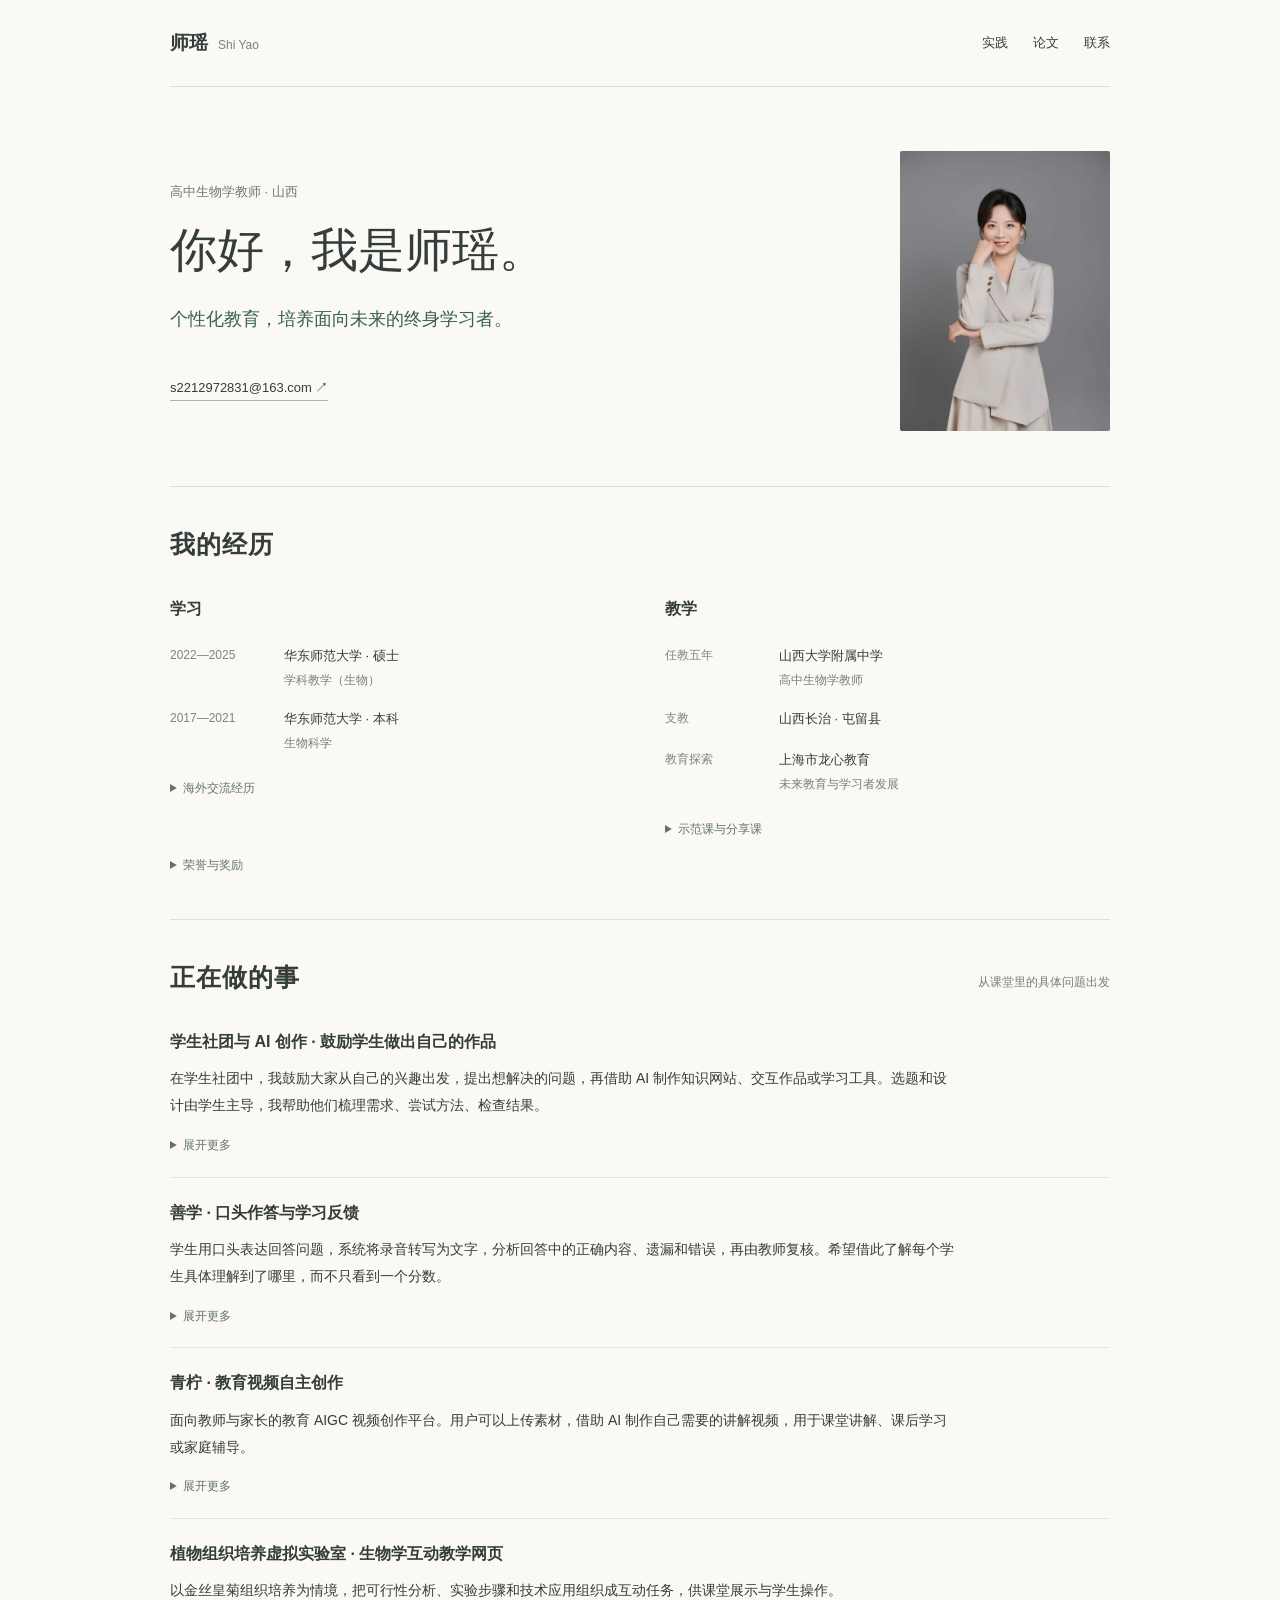
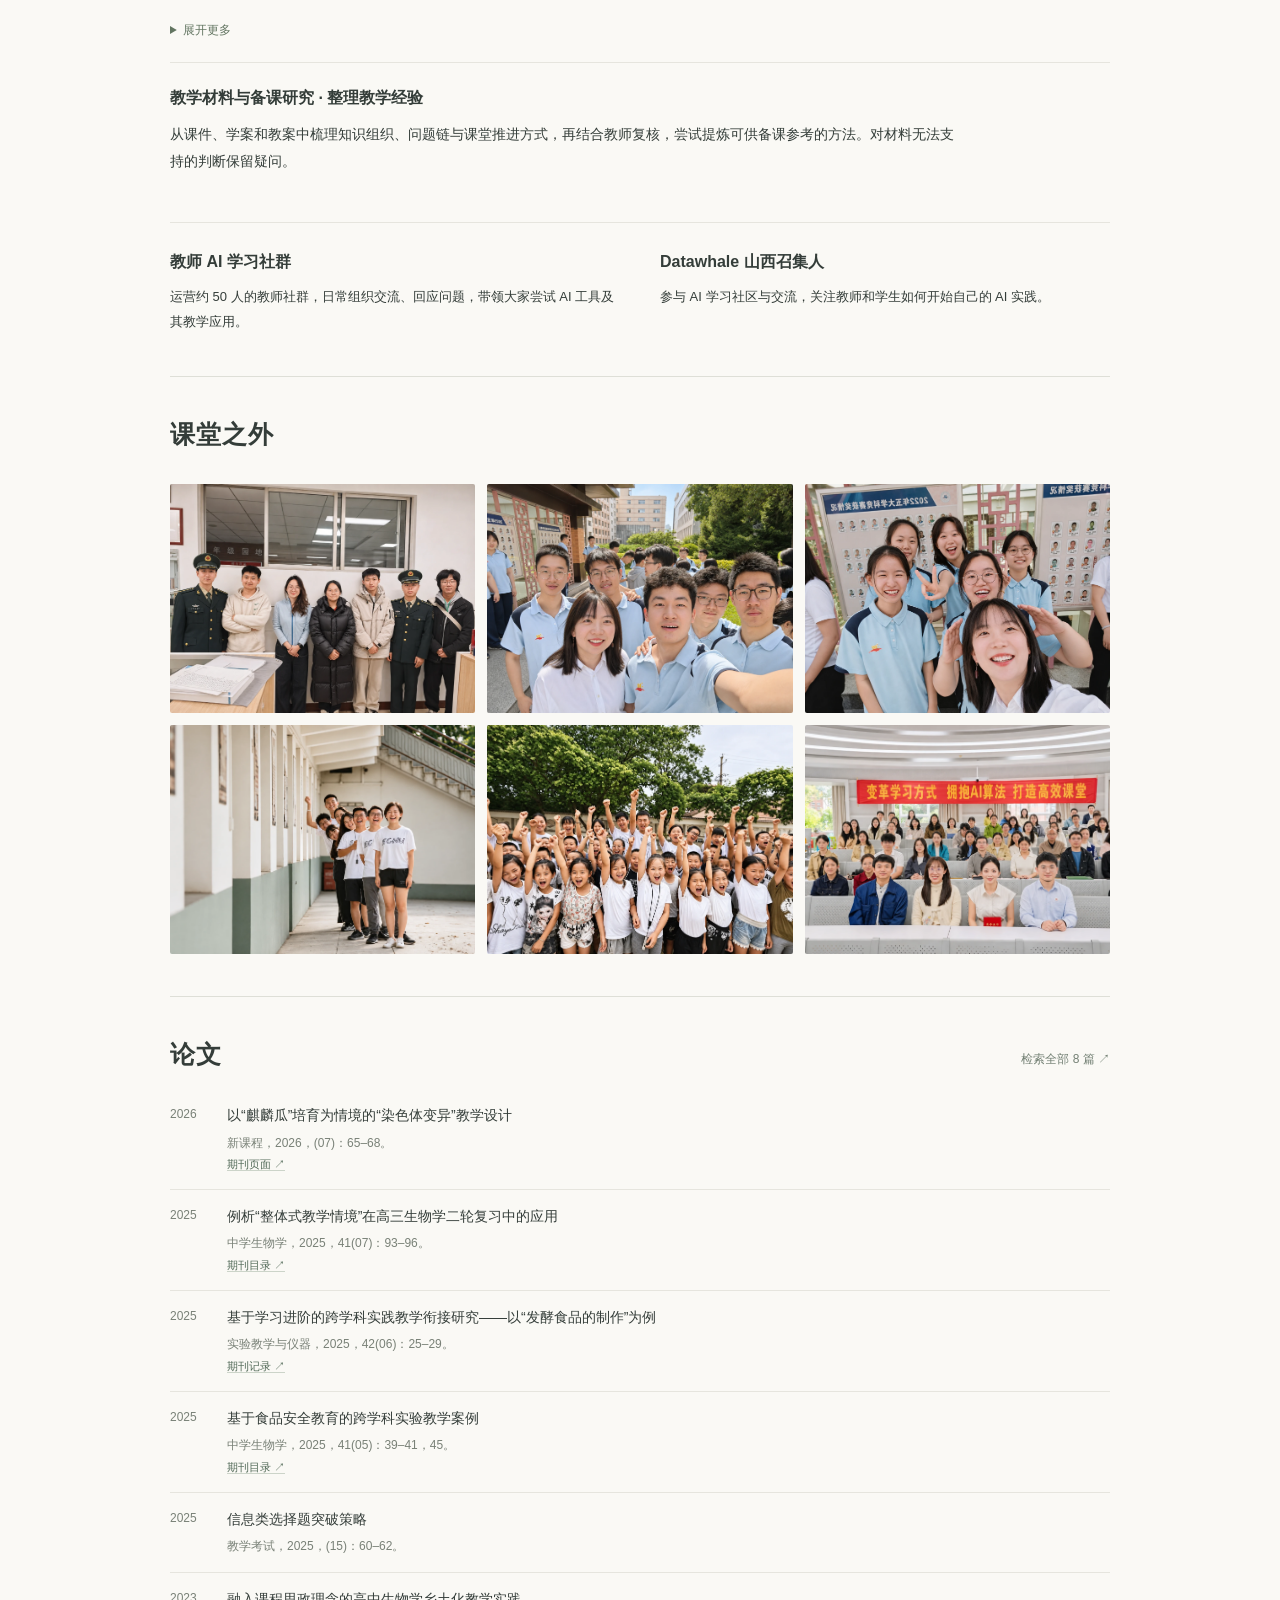
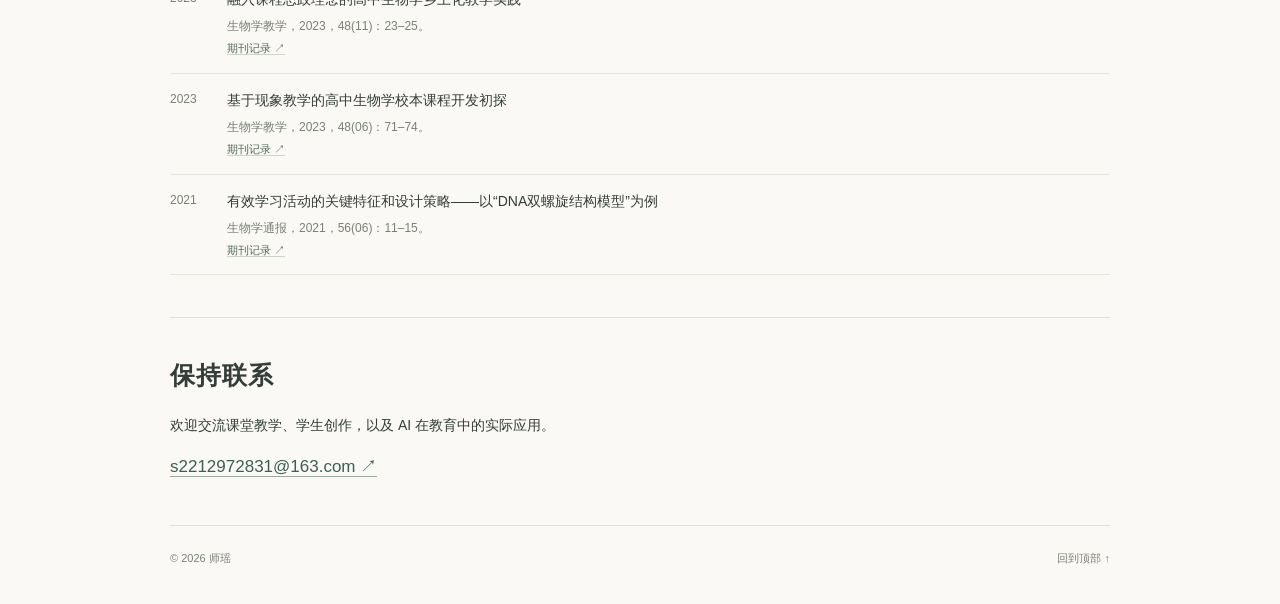
==== commit c83520ad: "Remove introductory biography paragraph as requested" ====
--- a/index.html
+++ b/index.html
@@ -1,4 +1,4 @@
-<!doctype html><html lang="zh-CN"><head><meta charset="utf-8"><meta name="viewport" content="width=device-width,initial-scale=1"><title>师瑶｜教学与教育实践</title><meta name="description" content="师瑶，高中生物学教师。个性化教育，培养面向未来的终身学习者。"><link rel="icon" href="assets/favicon.svg"><style>*{box-sizing:border-box}html{scroll-behavior:smooth;scroll-padding-top:35px}body{margin:0;background:#faf9f5;color:#343d39;font:16px/1.9 -apple-system,BlinkMacSystemFont,"PingFang SC","Microsoft YaHei",sans-serif}a{color:inherit;text-decoration:none}a:hover{text-decoration:underline;text-underline-offset:5px}button,summary{font:inherit;cursor:pointer}h1,h2,h3,p{margin:0}h2{font-size:25px;font-weight:600;letter-spacing:1px}h3{font-size:16px;font-weight:600}header,main,footer{width:min(940px,calc(100% - 48px));margin:auto}header{display:flex;justify-content:space-between;align-items:center;padding:25px 0;border-bottom:1px solid #dedfd7;font-size:13px}header .brand{font-size:19px;font-weight:650}header .brand span{font-size:12px;color:#788079;margin-left:10px;font-weight:400}nav{display:flex;gap:25px}.intro{display:grid;grid-template-columns:1fr 210px;gap:65px;align-items:center;padding:64px 0 55px}.intro img{width:210px;height:280px;object-fit:cover;object-position:50% 24%;border-radius:2px}.intro .label{color:#6f796f;font-size:13px}.intro h1{font-family:"Songti SC",serif;font-size:47px;font-weight:500;line-height:1.4;margin:13px 0 18px}.intro .belief{font-size:18px;color:#39614f;margin-bottom:20px}.intro p{font-size:15px;max-width:580px}.intro .email{display:inline-block;font-size:13px;margin-top:20px;border-bottom:1px solid #a8b6a8}.section{border-top:1px solid #dedfd7;padding:34px 0 42px}.section-head{display:flex;align-items:baseline;justify-content:space-between;gap:20px;margin-bottom:25px}.section-head p,.section-head a{font-size:12px;color:#738074}.bio-grid{display:grid;grid-template-columns:1fr 1fr;gap:50px}.bio-grid h3{margin-bottom:12px}.record{display:grid;grid-template-columns:100px 1fr;gap:14px;font-size:13px;padding:8px 0}.record time{color:#7e857e;font-size:12px}.record small{display:block;font-size:12px;color:#778077}details{margin-top:14px;font-size:13px}summary{color:#627561;font-size:12px;width:fit-content}details[open] summary{margin-bottom:12px}.practice{padding:20px 0;border-bottom:1px solid #e6e5de}.practice:first-child{padding-top:0}.practice:last-child{border-bottom:0}.practice h3{margin-bottom:8px}.practice p{font-size:14px;line-height:1.95;max-width:790px}.practice details p{margin-top:12px}.notes{display:grid;grid-template-columns:1fr 1fr;gap:40px;margin-top:26px;padding-top:24px;border-top:1px solid #e6e5de}.notes p{font-size:13px;margin-top:8px}.gallery{display:grid;grid-template-columns:repeat(3,1fr);gap:12px}.gallery figure{margin:0;min-width:0}.gallery img{width:100%;aspect-ratio:4/3;object-fit:cover;display:block;border-radius:2px}.gallery a{display:block}.paper{display:grid;grid-template-columns:45px 1fr;gap:12px;border-bottom:1px solid #e6e5de;padding:14px 0}.paper:first-child{padding-top:0}.paper-year{font-size:12px;color:#798177}.paper h3{font-size:14px;line-height:1.8;font-weight:500}.paper-journal{font-size:12px;color:#798177;margin-top:3px}.paper-meta{font-size:11px;color:#526a58}.paper-meta a{border-bottom:1px solid #ccd4c9}.honor-list{list-style:none;padding:0;margin:15px 0 0}.honor-list li{display:grid;grid-template-columns:100px 1fr;gap:14px;padding:5px 0;font-size:13px}.honor-list time{color:#7e857e;font-size:12px}#contact p{font-size:14px;margin:12px 0}#contact>a{font-size:17px;color:#39614f;border-bottom:1px solid #9baa96}footer{display:flex;justify-content:space-between;padding:22px 0 35px;border-top:1px solid #dedfd7;font-size:11px;color:#798177}.skip{position:absolute;top:-80px}.skip:focus{top:0}a:focus-visible,summary:focus-visible{outline:2px solid #597e60;outline-offset:5px}@media(max-width:650px){header,main,footer{width:calc(100% - 38px)}header{padding:20px 0}nav{gap:15px;font-size:12px}.intro{grid-template-columns:1fr 105px;gap:18px;padding:38px 0}.intro img{width:105px;height:150px;align-self:start;margin-top:12px}.intro h1{font-size:36px}.intro .belief{font-size:16px}.intro p{font-size:13px}.intro .label{font-size:11px}.intro .email{font-size:11px}.bio-grid,.notes{grid-template-columns:1fr;gap:25px}.gallery{grid-template-columns:1fr 1fr;gap:9px}.section{padding:28px 0 32px}.section-head{margin-bottom:20px}.section-head h2{font-size:22px}.record{grid-template-columns:92px 1fr}.section-head p{display:none}.practice p{font-size:13px}.paper h3{font-size:13px}.honor-list li{grid-template-columns:88px 1fr}.intro .belief{line-height:1.8}}@media(prefers-reduced-motion:reduce){html{scroll-behavior:auto}}</style></head><body><a class="skip" href="#main">跳到正文</a><header><a class="brand" href="index.html">师瑶<span>Shi Yao</span></a><nav aria-label="主页导航"><a href="#practice">实践</a><a href="#papers">论文</a><a href="#contact">联系</a></nav></header><main id="main"><section class="intro"><div><p class="label">高中生物学教师 · 山西</p><h1>你好，我是师瑶。</h1><p class="belief">个性化教育，培养面向未来的终身学习者。</p><p>我在山西大学附属中学任教五年。平时教生物、做课程，也带学生尝试 AI 创作。我关心学生之间的差异，希望每个人都能找到适合自己的学习方式。</p><a class="email" href="mailto:s2212972831@163.com">s2212972831@163.com ↗</a></div><img src="assets/portrait.jpg" alt="师瑶" fetchpriority="high"></section>
+<!doctype html><html lang="zh-CN"><head><meta charset="utf-8"><meta name="viewport" content="width=device-width,initial-scale=1"><title>师瑶｜教学与教育实践</title><meta name="description" content="师瑶，高中生物学教师。个性化教育，培养面向未来的终身学习者。"><link rel="icon" href="assets/favicon.svg"><style>*{box-sizing:border-box}html{scroll-behavior:smooth;scroll-padding-top:35px}body{margin:0;background:#faf9f5;color:#343d39;font:16px/1.9 -apple-system,BlinkMacSystemFont,"PingFang SC","Microsoft YaHei",sans-serif}a{color:inherit;text-decoration:none}a:hover{text-decoration:underline;text-underline-offset:5px}button,summary{font:inherit;cursor:pointer}h1,h2,h3,p{margin:0}h2{font-size:25px;font-weight:600;letter-spacing:1px}h3{font-size:16px;font-weight:600}header,main,footer{width:min(940px,calc(100% - 48px));margin:auto}header{display:flex;justify-content:space-between;align-items:center;padding:25px 0;border-bottom:1px solid #dedfd7;font-size:13px}header .brand{font-size:19px;font-weight:650}header .brand span{font-size:12px;color:#788079;margin-left:10px;font-weight:400}nav{display:flex;gap:25px}.intro{display:grid;grid-template-columns:1fr 210px;gap:65px;align-items:center;padding:64px 0 55px}.intro img{width:210px;height:280px;object-fit:cover;object-position:50% 24%;border-radius:2px}.intro .label{color:#6f796f;font-size:13px}.intro h1{font-family:"Songti SC",serif;font-size:47px;font-weight:500;line-height:1.4;margin:13px 0 18px}.intro .belief{font-size:18px;color:#39614f;margin-bottom:20px}.intro p{font-size:15px;max-width:580px}.intro .email{display:inline-block;font-size:13px;margin-top:20px;border-bottom:1px solid #a8b6a8}.section{border-top:1px solid #dedfd7;padding:34px 0 42px}.section-head{display:flex;align-items:baseline;justify-content:space-between;gap:20px;margin-bottom:25px}.section-head p,.section-head a{font-size:12px;color:#738074}.bio-grid{display:grid;grid-template-columns:1fr 1fr;gap:50px}.bio-grid h3{margin-bottom:12px}.record{display:grid;grid-template-columns:100px 1fr;gap:14px;font-size:13px;padding:8px 0}.record time{color:#7e857e;font-size:12px}.record small{display:block;font-size:12px;color:#778077}details{margin-top:14px;font-size:13px}summary{color:#627561;font-size:12px;width:fit-content}details[open] summary{margin-bottom:12px}.practice{padding:20px 0;border-bottom:1px solid #e6e5de}.practice:first-child{padding-top:0}.practice:last-child{border-bottom:0}.practice h3{margin-bottom:8px}.practice p{font-size:14px;line-height:1.95;max-width:790px}.practice details p{margin-top:12px}.notes{display:grid;grid-template-columns:1fr 1fr;gap:40px;margin-top:26px;padding-top:24px;border-top:1px solid #e6e5de}.notes p{font-size:13px;margin-top:8px}.gallery{display:grid;grid-template-columns:repeat(3,1fr);gap:12px}.gallery figure{margin:0;min-width:0}.gallery img{width:100%;aspect-ratio:4/3;object-fit:cover;display:block;border-radius:2px}.gallery a{display:block}.paper{display:grid;grid-template-columns:45px 1fr;gap:12px;border-bottom:1px solid #e6e5de;padding:14px 0}.paper:first-child{padding-top:0}.paper-year{font-size:12px;color:#798177}.paper h3{font-size:14px;line-height:1.8;font-weight:500}.paper-journal{font-size:12px;color:#798177;margin-top:3px}.paper-meta{font-size:11px;color:#526a58}.paper-meta a{border-bottom:1px solid #ccd4c9}.honor-list{list-style:none;padding:0;margin:15px 0 0}.honor-list li{display:grid;grid-template-columns:100px 1fr;gap:14px;padding:5px 0;font-size:13px}.honor-list time{color:#7e857e;font-size:12px}#contact p{font-size:14px;margin:12px 0}#contact>a{font-size:17px;color:#39614f;border-bottom:1px solid #9baa96}footer{display:flex;justify-content:space-between;padding:22px 0 35px;border-top:1px solid #dedfd7;font-size:11px;color:#798177}.skip{position:absolute;top:-80px}.skip:focus{top:0}a:focus-visible,summary:focus-visible{outline:2px solid #597e60;outline-offset:5px}@media(max-width:650px){header,main,footer{width:calc(100% - 38px)}header{padding:20px 0}nav{gap:15px;font-size:12px}.intro{grid-template-columns:1fr 105px;gap:18px;padding:38px 0}.intro img{width:105px;height:150px;align-self:start;margin-top:12px}.intro h1{font-size:36px}.intro .belief{font-size:16px}.intro p{font-size:13px}.intro .label{font-size:11px}.intro .email{font-size:11px}.bio-grid,.notes{grid-template-columns:1fr;gap:25px}.gallery{grid-template-columns:1fr 1fr;gap:9px}.section{padding:28px 0 32px}.section-head{margin-bottom:20px}.section-head h2{font-size:22px}.record{grid-template-columns:92px 1fr}.section-head p{display:none}.practice p{font-size:13px}.paper h3{font-size:13px}.honor-list li{grid-template-columns:88px 1fr}.intro .belief{line-height:1.8}}@media(prefers-reduced-motion:reduce){html{scroll-behavior:auto}}</style></head><body><a class="skip" href="#main">跳到正文</a><header><a class="brand" href="index.html">师瑶<span>Shi Yao</span></a><nav aria-label="主页导航"><a href="#practice">实践</a><a href="#papers">论文</a><a href="#contact">联系</a></nav></header><main id="main"><section class="intro"><div><p class="label">高中生物学教师 · 山西</p><h1>你好，我是师瑶。</h1><p class="belief">个性化教育，培养面向未来的终身学习者。</p><a class="email" href="mailto:s2212972831@163.com">s2212972831@163.com ↗</a></div><img src="assets/portrait.jpg" alt="师瑶" fetchpriority="high"></section>
 <section class="section" id="experience"><div class="section-head"><h2>我的经历</h2></div><div class="bio-grid"><div><h3>学习</h3><div class="record"><time>2022—2025</time><div>华东师范大学 · 硕士<small>学科教学（生物）</small></div></div><div class="record"><time>2017—2021</time><div>华东师范大学 · 本科<small>生物科学</small></div></div><details><summary>海外交流经历</summary><div class="record"><time>2019.12—2020.02</time><div>英属哥伦比亚大学<small>教育学院 · 卓越教师计划 · 交换生</small></div></div><div class="record"><time>2019.07—09</time><div>海法大学<small>海洋生物学 · 交换生</small></div></div></details></div><div><h3>教学</h3><div class="record"><time>任教五年</time><div>山西大学附属中学<small>高中生物学教师</small></div></div><div class="record"><time>支教</time><div>山西长治 · 屯留县</div></div><div class="record"><time>教育探索</time><div>上海市龙心教育<small>未来教育与学习者发展</small></div></div><details><summary>示范课与分享课</summary><div class="record"><time>2026</time><div>重庆一中 · 分享课</div></div><div class="record"><time>2026</time><div>太原市 · 分享课</div></div><div class="record"><time>2025.08</time><div>呼和浩特二中 · 示范课</div></div></details></div></div><details><summary>荣誉与奖励</summary><ul class="honor-list"><li><time>2023—2025</time><span>山西大学附属中学校优秀教师</span></li><li><time>2024</time><span>山西省基础教育实验教学精品课</span></li><li><time>2024</time><span>山西省基础教育精品课</span></li><li><time>2024</time><span>陕西师范大学生物学教学论文评比一等奖</span></li><li><time>2021</time><span>上海市优秀本科毕业生</span></li><li><time>2020</time><span>叶圣陶奖学金</span></li><li><time>2018—2019</time><span>国家奖学金</span></li></ul></details></section>
 <section class="section" id="practice"><div class="section-head"><h2>正在做的事</h2><p>从课堂里的具体问题出发</p></div><div><article class="practice"><h3>学生社团与 AI 创作 · 鼓励学生做出自己的作品</h3><p>在学生社团中，我鼓励大家从自己的兴趣出发，提出想解决的问题，再借助 AI 制作知识网站、交互作品或学习工具。选题和设计由学生主导，我帮助他们梳理需求、尝试方法、检查结果。</p><details><summary>展开更多</summary><p>我不希望年龄和已有技术经验成为尝试的门槛。一个尚不成熟的想法，也可以先做出原型，再通过使用、展示和同伴反馈不断修改。学生既要展示作品，也要说明自己的选择、遇到的困难和修改过程。</p><p>我更看重学生是否愿意提问、是否能表达自己的想法，以及能否为完成作品主动学习。AI 是他们实现创意的一种工具。</p></details></article><article class="practice"><h3>善学 · 口头作答与学习反馈</h3><p>学生用口头表达回答问题，系统将录音转写为文字，分析回答中的正确内容、遗漏和错误，再由教师复核。希望借此了解每个学生具体理解到了哪里，而不只看到一个分数。</p><details><summary>展开更多</summary><p>目前正在开展学生测试、历史作答评价对比与教师审核，重点检查反馈是否准确、依据是否充分。</p></details></article><article class="practice"><h3>青柠 · 教育视频自主创作</h3><p>面向教师与家长的教育 AIGC 视频创作平台。用户可以上传素材，借助 AI 制作自己需要的讲解视频，用于课堂讲解、课后学习或家庭辅导。</p><details><summary>展开更多</summary><p>内容由用户选择和组织。教师与家长可以根据学习者的问题决定讲什么、怎样讲，并对生成的视频进行检查和调整。</p></details></article><article class="practice"><h3>植物组织培养虚拟实验室 · 生物学互动教学网页</h3><p>以金丝皇菊组织培养为情境，把可行性分析、实验步骤和技术应用组织成互动任务，供课堂展示与学生操作。</p><details><summary>展开更多</summary><p>设计时重点关注学生能否解释实验步骤背后的理由、比较不同选择，而不仅是记住操作顺序。</p></details></article><article class="practice"><h3>教学材料与备课研究 · 整理教学经验</h3><p>从课件、学案和教案中梳理知识组织、问题链与课堂推进方式，再结合教师复核，尝试提炼可供备课参考的方法。对材料无法支持的判断保留疑问。</p></article></div><div class="notes"><div><h3>教师 AI 学习社群</h3><p>运营约 50 人的教师社群，日常组织交流、回应问题，带领大家尝试 AI 工具及其教学应用。</p></div><div><h3>Datawhale 山西召集人</h3><p>参与 AI 学习社区与交流，关注教师和学生如何开始自己的 AI 实践。</p></div></div></section>
 <section class="section" id="photos"><div class="section-head"><h2>课堂之外</h2></div><div class="gallery"><figure class="photo"><a aria-label="查看大图：师生合影 · 成长中的相遇" href="assets/reunion-retouched.webp" rel="noopener" target="_blank"><img alt="师生合影 · 成长中的相遇" loading="lazy" src="assets/reunion-retouched.webp"/></a></figure><figure class="photo"><a aria-label="查看大图：与学生在一起 · 校园里的笑容" href="assets/students-girls-retouched.webp" rel="noopener" target="_blank"><img alt="与学生在一起 · 校园里的笑容" loading="lazy" src="assets/students-girls-retouched.webp"/></a></figure><figure class="photo"><a aria-label="查看大图：与学生在一起 · 共同成长的日常" href="assets/students-boys-retouched.webp" rel="noopener" target="_blank"><img alt="与学生在一起 · 共同成长的日常" loading="lazy" src="assets/students-boys-retouched.webp"/></a></figure><figure class="photo"><a aria-label="查看大图：教育活动合影" href="assets/corridor-clean-retouched.webp" rel="noopener" target="_blank"><img alt="教育活动合影" loading="lazy" src="assets/corridor-clean-retouched.webp"/></a></figure><figure class="photo"><a aria-label="查看大图：教育活动合影" href="assets/children-clean-retouched.webp" rel="noopener" target="_blank"><img alt="教育活动合影" loading="lazy" src="assets/children-clean-retouched.webp"/></a></figure><figure class="photo"><a aria-label="查看大图：教师交流活动 · 一起探索 AI 与教育" href="assets/teachers-retouched.webp" rel="noopener" target="_blank"><img alt="教师交流活动 · 一起探索 AI 与教育" loading="lazy" src="assets/teachers-retouched.webp"/></a></figure></div></section>
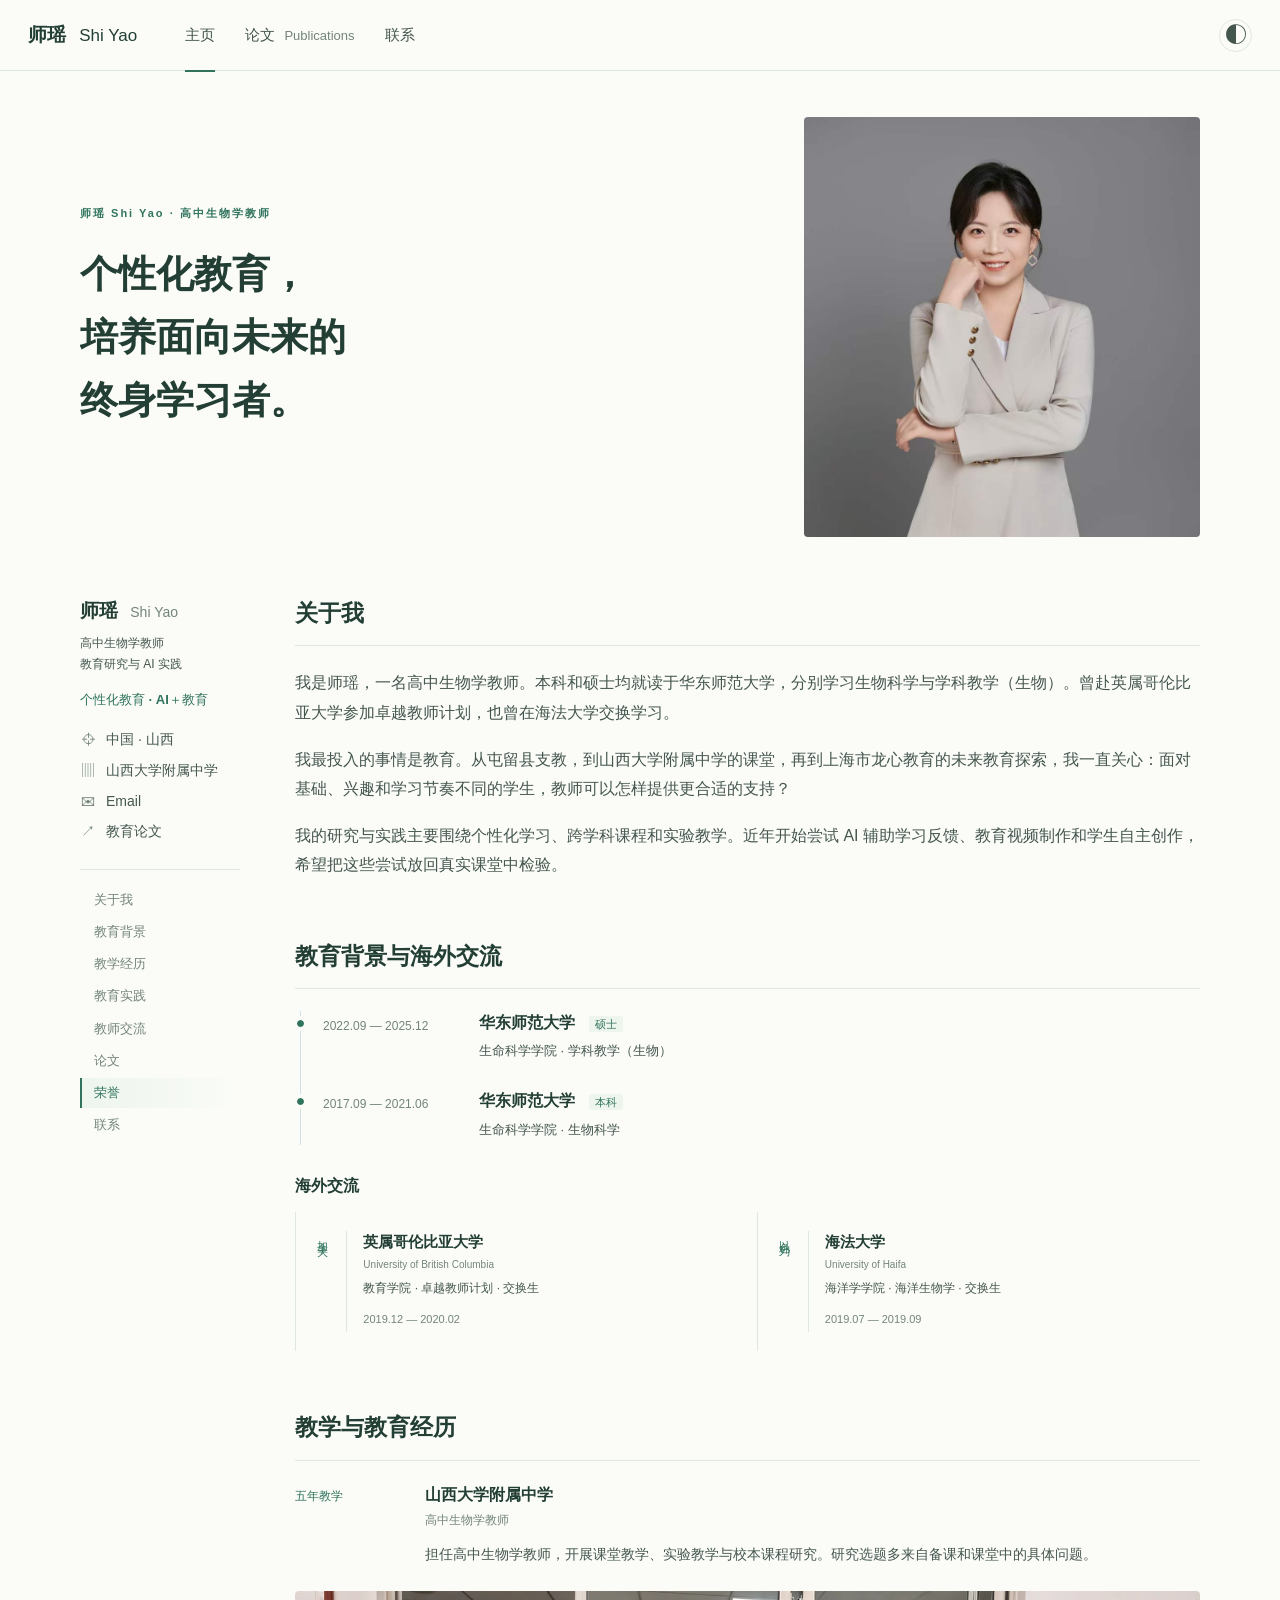
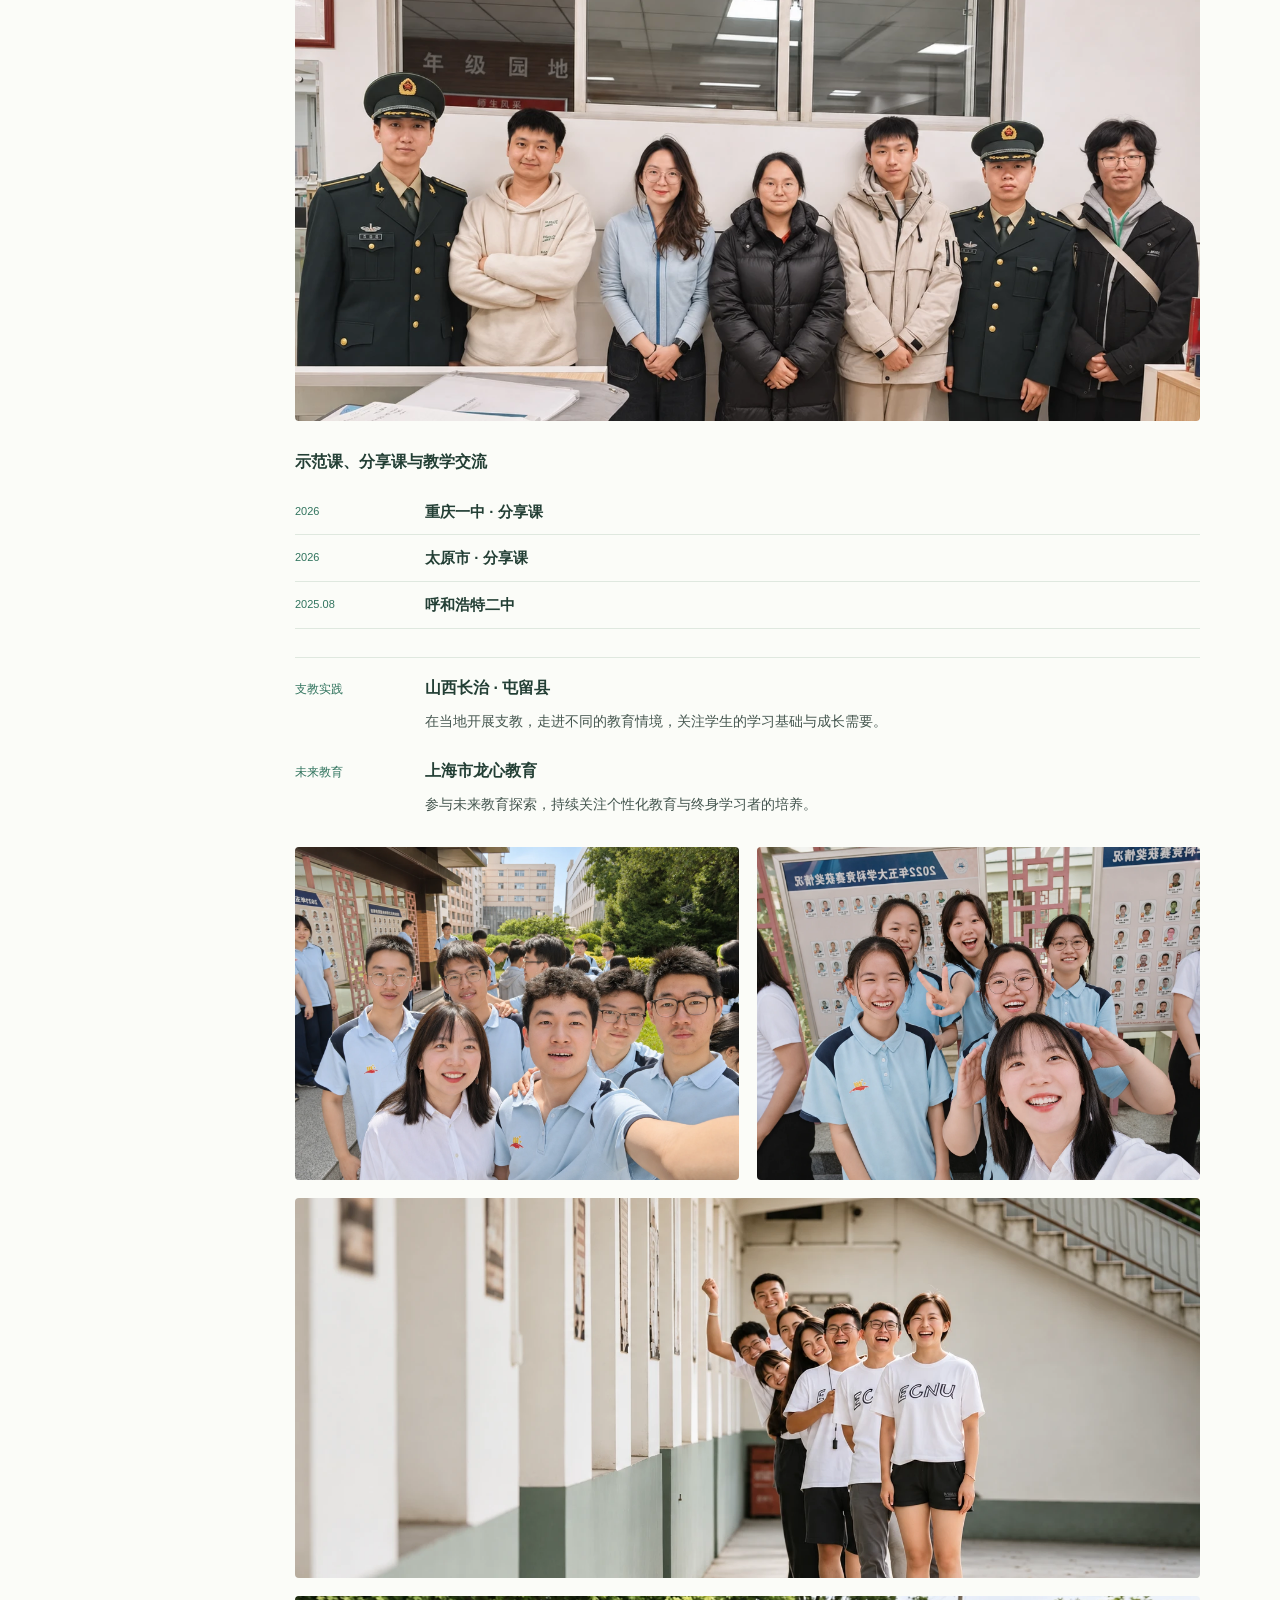
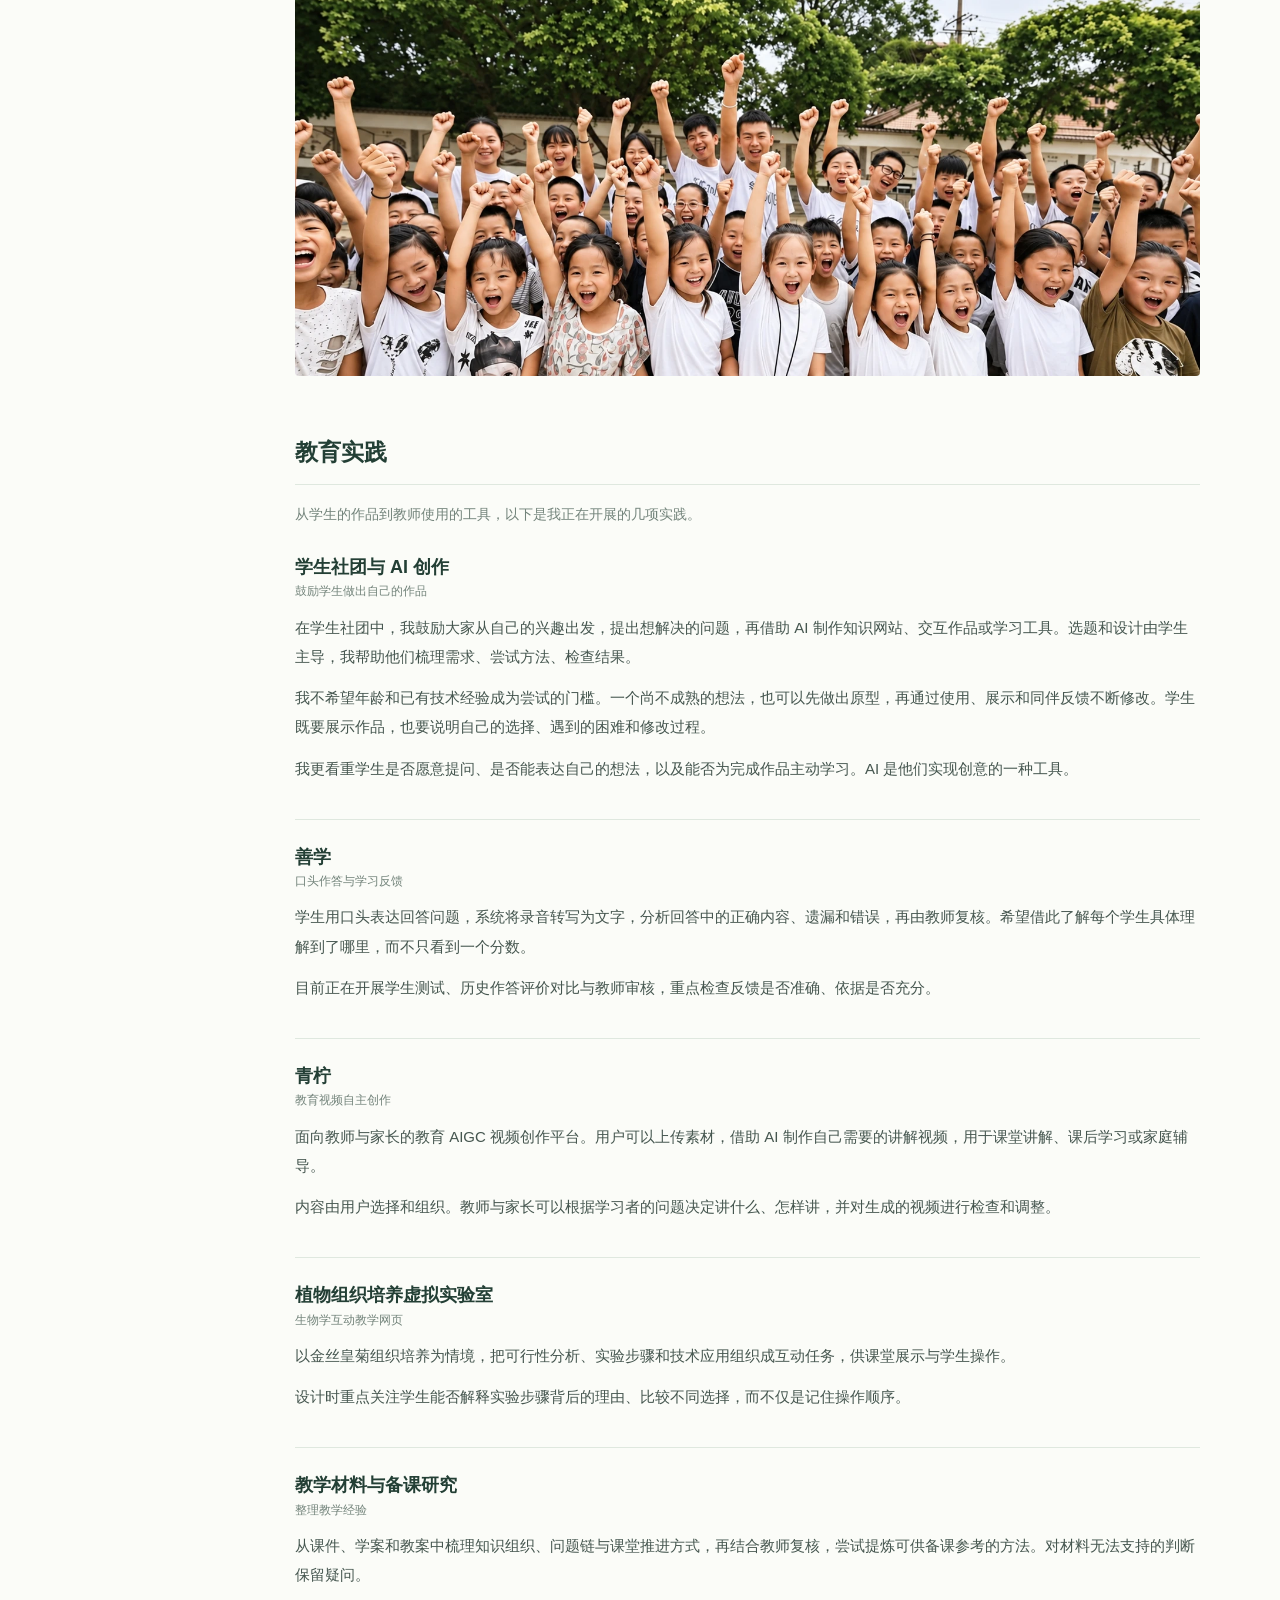
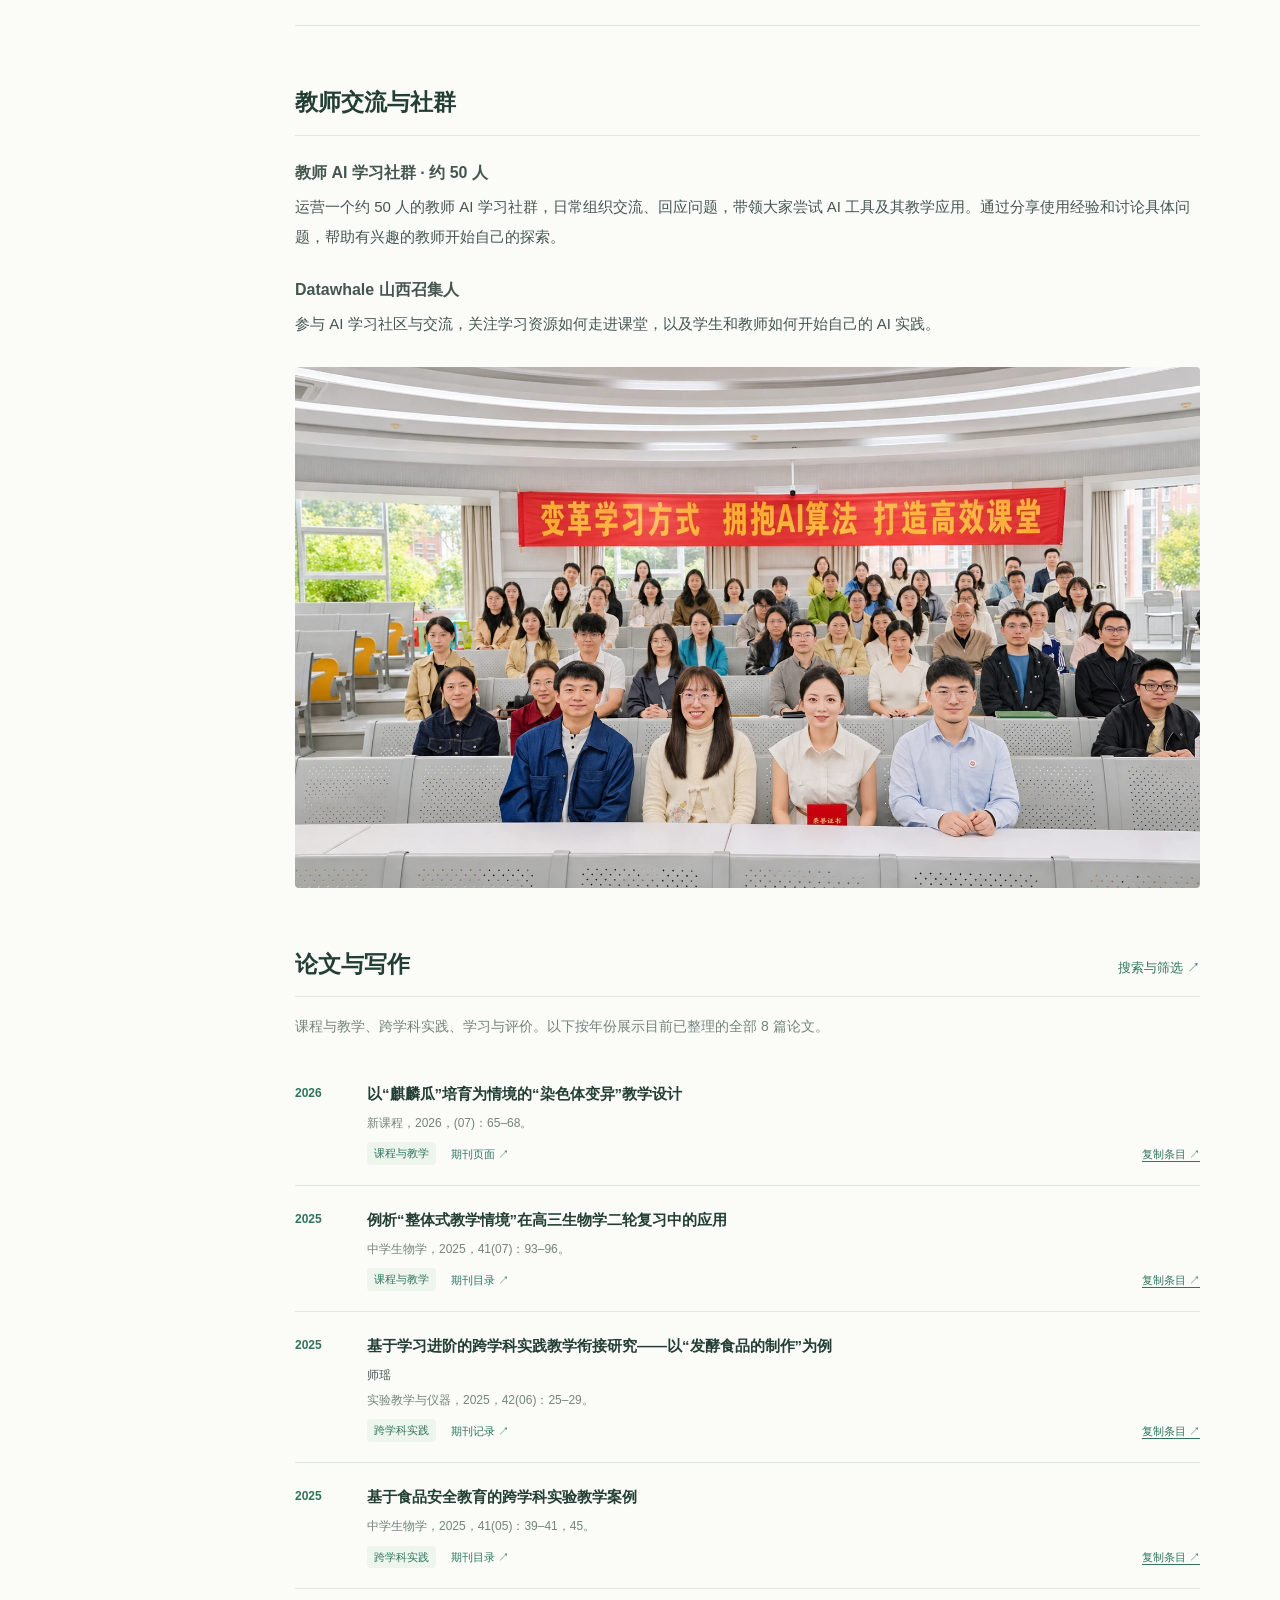
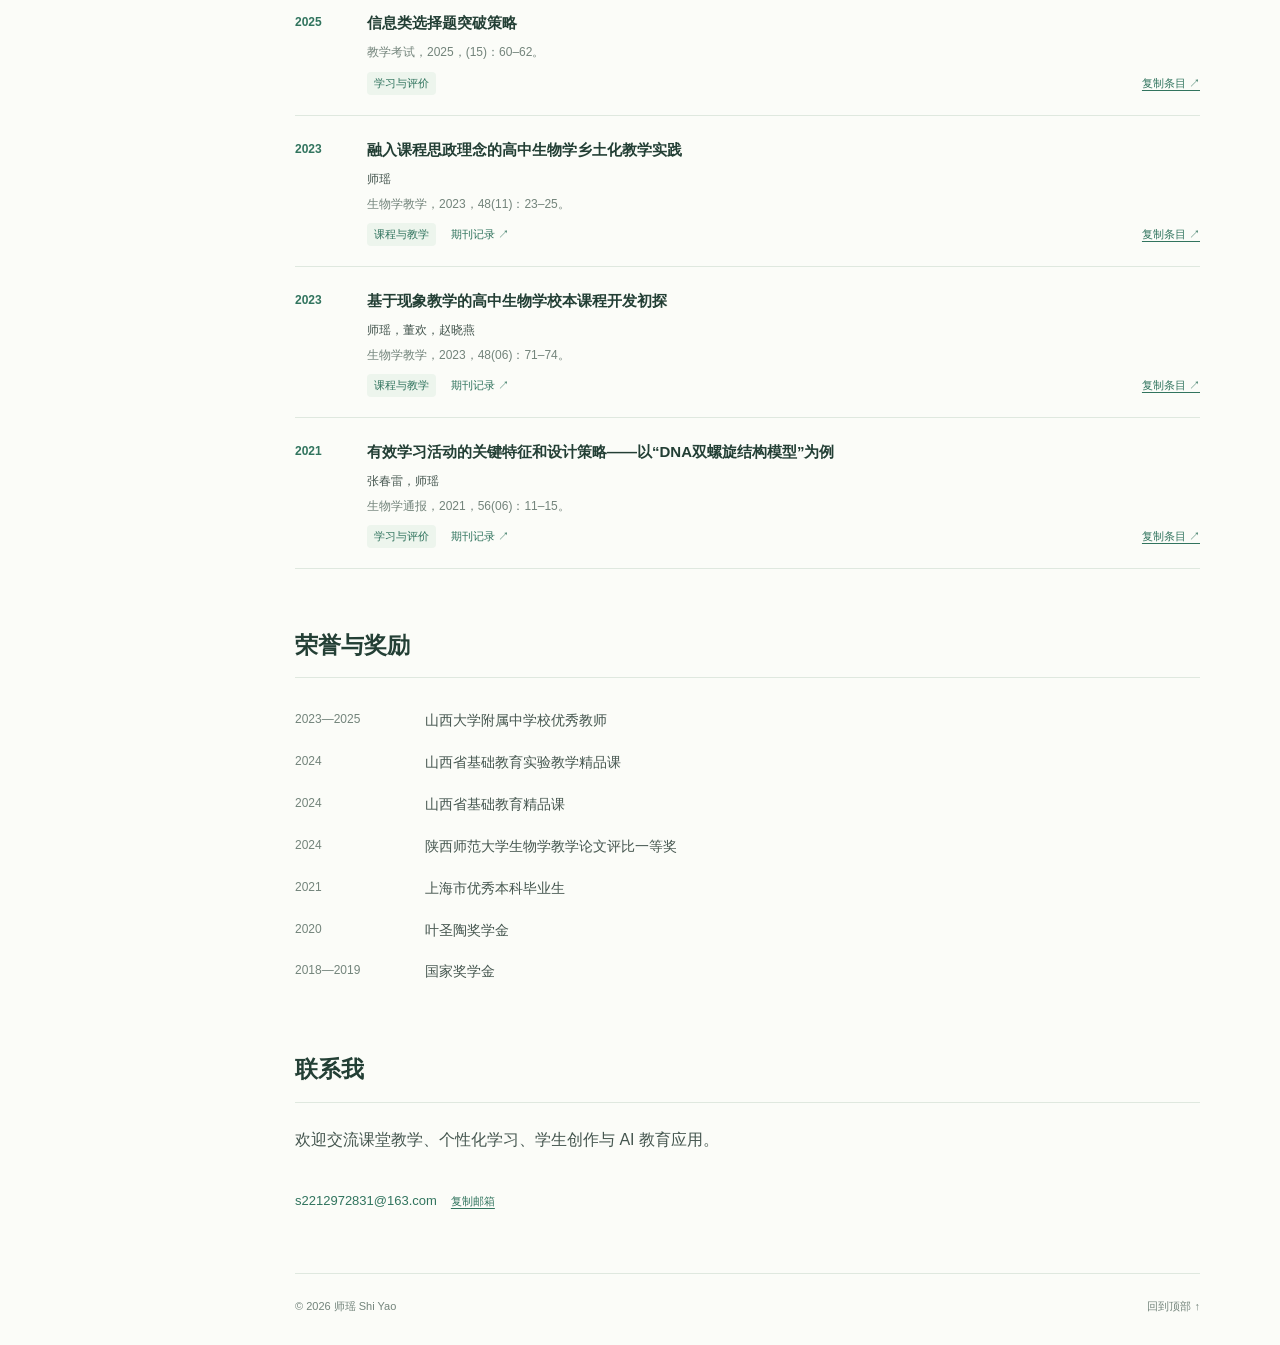
==== commit be856e28: "Restore previous layout while preserving requested intro removal" ====
--- a/index.html
+++ b/index.html
@@ -1,5 +1,17 @@
-<!doctype html><html lang="zh-CN"><head><meta charset="utf-8"><meta name="viewport" content="width=device-width,initial-scale=1"><title>师瑶｜教学与教育实践</title><meta name="description" content="师瑶，高中生物学教师。个性化教育，培养面向未来的终身学习者。"><link rel="icon" href="assets/favicon.svg"><style>*{box-sizing:border-box}html{scroll-behavior:smooth;scroll-padding-top:35px}body{margin:0;background:#faf9f5;color:#343d39;font:16px/1.9 -apple-system,BlinkMacSystemFont,"PingFang SC","Microsoft YaHei",sans-serif}a{color:inherit;text-decoration:none}a:hover{text-decoration:underline;text-underline-offset:5px}button,summary{font:inherit;cursor:pointer}h1,h2,h3,p{margin:0}h2{font-size:25px;font-weight:600;letter-spacing:1px}h3{font-size:16px;font-weight:600}header,main,footer{width:min(940px,calc(100% - 48px));margin:auto}header{display:flex;justify-content:space-between;align-items:center;padding:25px 0;border-bottom:1px solid #dedfd7;font-size:13px}header .brand{font-size:19px;font-weight:650}header .brand span{font-size:12px;color:#788079;margin-left:10px;font-weight:400}nav{display:flex;gap:25px}.intro{display:grid;grid-template-columns:1fr 210px;gap:65px;align-items:center;padding:64px 0 55px}.intro img{width:210px;height:280px;object-fit:cover;object-position:50% 24%;border-radius:2px}.intro .label{color:#6f796f;font-size:13px}.intro h1{font-family:"Songti SC",serif;font-size:47px;font-weight:500;line-height:1.4;margin:13px 0 18px}.intro .belief{font-size:18px;color:#39614f;margin-bottom:20px}.intro p{font-size:15px;max-width:580px}.intro .email{display:inline-block;font-size:13px;margin-top:20px;border-bottom:1px solid #a8b6a8}.section{border-top:1px solid #dedfd7;padding:34px 0 42px}.section-head{display:flex;align-items:baseline;justify-content:space-between;gap:20px;margin-bottom:25px}.section-head p,.section-head a{font-size:12px;color:#738074}.bio-grid{display:grid;grid-template-columns:1fr 1fr;gap:50px}.bio-grid h3{margin-bottom:12px}.record{display:grid;grid-template-columns:100px 1fr;gap:14px;font-size:13px;padding:8px 0}.record time{color:#7e857e;font-size:12px}.record small{display:block;font-size:12px;color:#778077}details{margin-top:14px;font-size:13px}summary{color:#627561;font-size:12px;width:fit-content}details[open] summary{margin-bottom:12px}.practice{padding:20px 0;border-bottom:1px solid #e6e5de}.practice:first-child{padding-top:0}.practice:last-child{border-bottom:0}.practice h3{margin-bottom:8px}.practice p{font-size:14px;line-height:1.95;max-width:790px}.practice details p{margin-top:12px}.notes{display:grid;grid-template-columns:1fr 1fr;gap:40px;margin-top:26px;padding-top:24px;border-top:1px solid #e6e5de}.notes p{font-size:13px;margin-top:8px}.gallery{display:grid;grid-template-columns:repeat(3,1fr);gap:12px}.gallery figure{margin:0;min-width:0}.gallery img{width:100%;aspect-ratio:4/3;object-fit:cover;display:block;border-radius:2px}.gallery a{display:block}.paper{display:grid;grid-template-columns:45px 1fr;gap:12px;border-bottom:1px solid #e6e5de;padding:14px 0}.paper:first-child{padding-top:0}.paper-year{font-size:12px;color:#798177}.paper h3{font-size:14px;line-height:1.8;font-weight:500}.paper-journal{font-size:12px;color:#798177;margin-top:3px}.paper-meta{font-size:11px;color:#526a58}.paper-meta a{border-bottom:1px solid #ccd4c9}.honor-list{list-style:none;padding:0;margin:15px 0 0}.honor-list li{display:grid;grid-template-columns:100px 1fr;gap:14px;padding:5px 0;font-size:13px}.honor-list time{color:#7e857e;font-size:12px}#contact p{font-size:14px;margin:12px 0}#contact>a{font-size:17px;color:#39614f;border-bottom:1px solid #9baa96}footer{display:flex;justify-content:space-between;padding:22px 0 35px;border-top:1px solid #dedfd7;font-size:11px;color:#798177}.skip{position:absolute;top:-80px}.skip:focus{top:0}a:focus-visible,summary:focus-visible{outline:2px solid #597e60;outline-offset:5px}@media(max-width:650px){header,main,footer{width:calc(100% - 38px)}header{padding:20px 0}nav{gap:15px;font-size:12px}.intro{grid-template-columns:1fr 105px;gap:18px;padding:38px 0}.intro img{width:105px;height:150px;align-self:start;margin-top:12px}.intro h1{font-size:36px}.intro .belief{font-size:16px}.intro p{font-size:13px}.intro .label{font-size:11px}.intro .email{font-size:11px}.bio-grid,.notes{grid-template-columns:1fr;gap:25px}.gallery{grid-template-columns:1fr 1fr;gap:9px}.section{padding:28px 0 32px}.section-head{margin-bottom:20px}.section-head h2{font-size:22px}.record{grid-template-columns:92px 1fr}.section-head p{display:none}.practice p{font-size:13px}.paper h3{font-size:13px}.honor-list li{grid-template-columns:88px 1fr}.intro .belief{line-height:1.8}}@media(prefers-reduced-motion:reduce){html{scroll-behavior:auto}}</style></head><body><a class="skip" href="#main">跳到正文</a><header><a class="brand" href="index.html">师瑶<span>Shi Yao</span></a><nav aria-label="主页导航"><a href="#practice">实践</a><a href="#papers">论文</a><a href="#contact">联系</a></nav></header><main id="main"><section class="intro"><div><p class="label">高中生物学教师 · 山西</p><h1>你好，我是师瑶。</h1><p class="belief">个性化教育，培养面向未来的终身学习者。</p><a class="email" href="mailto:s2212972831@163.com">s2212972831@163.com ↗</a></div><img src="assets/portrait.jpg" alt="师瑶" fetchpriority="high"></section>
-<section class="section" id="experience"><div class="section-head"><h2>我的经历</h2></div><div class="bio-grid"><div><h3>学习</h3><div class="record"><time>2022—2025</time><div>华东师范大学 · 硕士<small>学科教学（生物）</small></div></div><div class="record"><time>2017—2021</time><div>华东师范大学 · 本科<small>生物科学</small></div></div><details><summary>海外交流经历</summary><div class="record"><time>2019.12—2020.02</time><div>英属哥伦比亚大学<small>教育学院 · 卓越教师计划 · 交换生</small></div></div><div class="record"><time>2019.07—09</time><div>海法大学<small>海洋生物学 · 交换生</small></div></div></details></div><div><h3>教学</h3><div class="record"><time>任教五年</time><div>山西大学附属中学<small>高中生物学教师</small></div></div><div class="record"><time>支教</time><div>山西长治 · 屯留县</div></div><div class="record"><time>教育探索</time><div>上海市龙心教育<small>未来教育与学习者发展</small></div></div><details><summary>示范课与分享课</summary><div class="record"><time>2026</time><div>重庆一中 · 分享课</div></div><div class="record"><time>2026</time><div>太原市 · 分享课</div></div><div class="record"><time>2025.08</time><div>呼和浩特二中 · 示范课</div></div></details></div></div><details><summary>荣誉与奖励</summary><ul class="honor-list"><li><time>2023—2025</time><span>山西大学附属中学校优秀教师</span></li><li><time>2024</time><span>山西省基础教育实验教学精品课</span></li><li><time>2024</time><span>山西省基础教育精品课</span></li><li><time>2024</time><span>陕西师范大学生物学教学论文评比一等奖</span></li><li><time>2021</time><span>上海市优秀本科毕业生</span></li><li><time>2020</time><span>叶圣陶奖学金</span></li><li><time>2018—2019</time><span>国家奖学金</span></li></ul></details></section>
-<section class="section" id="practice"><div class="section-head"><h2>正在做的事</h2><p>从课堂里的具体问题出发</p></div><div><article class="practice"><h3>学生社团与 AI 创作 · 鼓励学生做出自己的作品</h3><p>在学生社团中，我鼓励大家从自己的兴趣出发，提出想解决的问题，再借助 AI 制作知识网站、交互作品或学习工具。选题和设计由学生主导，我帮助他们梳理需求、尝试方法、检查结果。</p><details><summary>展开更多</summary><p>我不希望年龄和已有技术经验成为尝试的门槛。一个尚不成熟的想法，也可以先做出原型，再通过使用、展示和同伴反馈不断修改。学生既要展示作品，也要说明自己的选择、遇到的困难和修改过程。</p><p>我更看重学生是否愿意提问、是否能表达自己的想法，以及能否为完成作品主动学习。AI 是他们实现创意的一种工具。</p></details></article><article class="practice"><h3>善学 · 口头作答与学习反馈</h3><p>学生用口头表达回答问题，系统将录音转写为文字，分析回答中的正确内容、遗漏和错误，再由教师复核。希望借此了解每个学生具体理解到了哪里，而不只看到一个分数。</p><details><summary>展开更多</summary><p>目前正在开展学生测试、历史作答评价对比与教师审核，重点检查反馈是否准确、依据是否充分。</p></details></article><article class="practice"><h3>青柠 · 教育视频自主创作</h3><p>面向教师与家长的教育 AIGC 视频创作平台。用户可以上传素材，借助 AI 制作自己需要的讲解视频，用于课堂讲解、课后学习或家庭辅导。</p><details><summary>展开更多</summary><p>内容由用户选择和组织。教师与家长可以根据学习者的问题决定讲什么、怎样讲，并对生成的视频进行检查和调整。</p></details></article><article class="practice"><h3>植物组织培养虚拟实验室 · 生物学互动教学网页</h3><p>以金丝皇菊组织培养为情境，把可行性分析、实验步骤和技术应用组织成互动任务，供课堂展示与学生操作。</p><details><summary>展开更多</summary><p>设计时重点关注学生能否解释实验步骤背后的理由、比较不同选择，而不仅是记住操作顺序。</p></details></article><article class="practice"><h3>教学材料与备课研究 · 整理教学经验</h3><p>从课件、学案和教案中梳理知识组织、问题链与课堂推进方式，再结合教师复核，尝试提炼可供备课参考的方法。对材料无法支持的判断保留疑问。</p></article></div><div class="notes"><div><h3>教师 AI 学习社群</h3><p>运营约 50 人的教师社群，日常组织交流、回应问题，带领大家尝试 AI 工具及其教学应用。</p></div><div><h3>Datawhale 山西召集人</h3><p>参与 AI 学习社区与交流，关注教师和学生如何开始自己的 AI 实践。</p></div></div></section>
-<section class="section" id="photos"><div class="section-head"><h2>课堂之外</h2></div><div class="gallery"><figure class="photo"><a aria-label="查看大图：师生合影 · 成长中的相遇" href="assets/reunion-retouched.webp" rel="noopener" target="_blank"><img alt="师生合影 · 成长中的相遇" loading="lazy" src="assets/reunion-retouched.webp"/></a></figure><figure class="photo"><a aria-label="查看大图：与学生在一起 · 校园里的笑容" href="assets/students-girls-retouched.webp" rel="noopener" target="_blank"><img alt="与学生在一起 · 校园里的笑容" loading="lazy" src="assets/students-girls-retouched.webp"/></a></figure><figure class="photo"><a aria-label="查看大图：与学生在一起 · 共同成长的日常" href="assets/students-boys-retouched.webp" rel="noopener" target="_blank"><img alt="与学生在一起 · 共同成长的日常" loading="lazy" src="assets/students-boys-retouched.webp"/></a></figure><figure class="photo"><a aria-label="查看大图：教育活动合影" href="assets/corridor-clean-retouched.webp" rel="noopener" target="_blank"><img alt="教育活动合影" loading="lazy" src="assets/corridor-clean-retouched.webp"/></a></figure><figure class="photo"><a aria-label="查看大图：教育活动合影" href="assets/children-clean-retouched.webp" rel="noopener" target="_blank"><img alt="教育活动合影" loading="lazy" src="assets/children-clean-retouched.webp"/></a></figure><figure class="photo"><a aria-label="查看大图：教师交流活动 · 一起探索 AI 与教育" href="assets/teachers-retouched.webp" rel="noopener" target="_blank"><img alt="教师交流活动 · 一起探索 AI 与教育" loading="lazy" src="assets/teachers-retouched.webp"/></a></figure></div></section>
-<section class="section" id="papers"><div class="section-head"><h2>论文</h2><a href="publications.html">检索全部 8 篇 ↗</a></div><div data-view="all" id="paper-list"><article class="paper"><span class="paper-year">2026</span><div><h3>以“麒麟瓜”培育为情境的“染色体变异”教学设计</h3><p class="paper-journal">新课程，2026，(07)：65–68。</p><div class="paper-meta"><a class="paper-source" href="https://www.qikan.com.cn/article/xkcj20260718.html" rel="noopener noreferrer" target="_blank">期刊页面 ↗</a></div></div></article><article class="paper"><span class="paper-year">2025</span><div><h3>例析“整体式教学情境”在高三生物学二轮复习中的应用</h3><p class="paper-journal">中学生物学，2025，41(07)：93–96。</p><div class="paper-meta"><a class="paper-source" href="https://m.fx361.com/bk/zxswx/20257.html" rel="noopener noreferrer" target="_blank">期刊目录 ↗</a></div></div></article><article class="paper"><span class="paper-year">2025</span><div><h3>基于学习进阶的跨学科实践教学衔接研究——以“发酵食品的制作”为例</h3><p class="paper-journal">实验教学与仪器，2025，42(06)：25–29。</p><div class="paper-meta"><a class="paper-source" href="https://cjournal.hep.com.cn/1004-2326/CN/2025/42/6" rel="noopener noreferrer" target="_blank">期刊记录 ↗</a></div></div></article><article class="paper"><span class="paper-year">2025</span><div><h3>基于食品安全教育的跨学科实验教学案例</h3><p class="paper-journal">中学生物学，2025，41(05)：39–41，45。</p><div class="paper-meta"><a class="paper-source" href="https://yantai.dps.qikan.cn/pc/maga/text-read?id=zxsw20250519" rel="noopener noreferrer" target="_blank">期刊目录 ↗</a></div></div></article><article class="paper"><span class="paper-year">2025</span><div><h3>信息类选择题突破策略</h3><p class="paper-journal">教学考试，2025，(15)：60–62。</p><div class="paper-meta"></div></div></article><article class="paper"><span class="paper-year">2023</span><div><h3>融入课程思政理念的高中生物学乡土化教学实践</h3><p class="paper-journal">生物学教学，2023，48(11)：23–25。</p><div class="paper-meta"><a class="paper-source" href="https://swxjx.ecnu.edu.cn/CN/abstract/abstract15453.shtml" rel="noopener noreferrer" target="_blank">期刊记录 ↗</a></div></div></article><article class="paper"><span class="paper-year">2023</span><div><h3>基于现象教学的高中生物学校本课程开发初探</h3><p class="paper-journal">生物学教学，2023，48(06)：71–74。</p><div class="paper-meta"><a class="paper-source" href="https://swxjx.ecnu.edu.cn/CN/Y2023/V48/I6" rel="noopener noreferrer" target="_blank">期刊记录 ↗</a></div></div></article><article class="paper"><span class="paper-year">2021</span><div><h3>有效学习活动的关键特征和设计策略——以“DNA双螺旋结构模型”为例</h3><p class="paper-journal">生物学通报，2021，56(06)：11–15。</p><div class="paper-meta"><a class="paper-source" href="https://swxtb.bnu.edu.cn/gkll/2021nf/a3ca2fc130d34344a227fb11eb9ebc6b.htm" rel="noopener noreferrer" target="_blank">期刊记录 ↗</a></div></div></article></div></section><section class="section" id="contact"><h2>保持联系</h2><p>欢迎交流课堂教学、学生创作，以及 AI 在教育中的实际应用。</p><a href="mailto:s2212972831@163.com">s2212972831@163.com ↗</a></section></main><footer><span>© 2026 师瑶</span><a href="#main">回到顶部 ↑</a></footer></body></html>+<!DOCTYPE html>
+<html lang="zh-CN"><head><meta charset="utf-8"/><meta content="width=device-width,initial-scale=1" name="viewport"/><title>师瑶 Shi Yao｜个性化教育与 AI＋教育</title><meta content="师瑶的个人主页：个性化教育，培养面向未来的终身学习者。教育研究、AI＋教育实践、教学经历与学术论文。" name="description"/><meta content="#ffffff" name="theme-color"/><link href="assets/favicon.svg" rel="icon" type="image/svg+xml"/><link href="style.css" rel="stylesheet"/></head><body>
+<a class="skip" href="#main">跳转到正文</a>
+<header class="masthead"><div class="masthead-inner"><a class="brand" href="index.html">师瑶 <span>Shi Yao</span></a><nav aria-label="主导航"><a class="current" href="index.html">主页</a><a href="publications.html">论文 <span>Publications</span></a><a href="#contact">联系</a></nav><button aria-label="切换深色模式" class="theme-toggle" id="theme-toggle" title="切换深色模式" type="button">◐</button></div></header>
+<div class="welcome"><div class="welcome-copy"><span class="eyebrow">师瑶 Shi Yao · 高中生物学教师</span><h1>个性化教育，<br/>培养面向未来的<br/>终身学习者。</h1></div><img alt="师瑶个人肖像" class="hero-portrait" fetchpriority="high" src="assets/portrait.jpg"/></div><div class="layout"><aside class="profile"><div class="profile-top"><div><h2>师瑶 <span>Shi Yao</span></h2><p class="role">高中生物学教师<br/>教育研究与 AI 实践</p></div></div><p class="profile-focus">个性化教育 · AI＋教育</p><ul class="profile-links"><li><span aria-hidden="true">⌖</span>中国 · 山西</li><li><span aria-hidden="true">▥</span>山西大学附属中学</li><li><span aria-hidden="true">✉</span><a href="mailto:s2212972831@163.com">Email</a></li><li><span aria-hidden="true">↗</span><a href="publications.html">教育论文</a></li></ul><nav aria-label="页面目录" class="side-nav"><a href="#about">关于我</a><a href="#education">教育背景</a><a href="#teaching">教学经历</a><a href="#projects">教育实践</a><a href="#community">教师交流</a><a href="#papers">论文</a><a href="#honors">荣誉</a><a href="#contact">联系</a></nav></aside><main id="main"><section id="about"><div class="heading"><h2>关于我</h2></div><p>我是师瑶，一名高中生物学教师。本科和硕士均就读于华东师范大学，分别学习生物科学与学科教学（生物）。曾赴英属哥伦比亚大学参加卓越教师计划，也曾在海法大学交换学习。</p><p>我最投入的事情是教育。从屯留县支教，到山西大学附属中学的课堂，再到上海市龙心教育的未来教育探索，我一直关心：面对基础、兴趣和学习节奏不同的学生，教师可以怎样提供更合适的支持？</p><p>我的研究与实践主要围绕个性化学习、跨学科课程和实验教学。近年开始尝试 AI 辅助学习反馈、教育视频制作和学生自主创作，希望把这些尝试放回真实课堂中检验。</p></section><section id="education"><div class="heading"><h2>教育背景与海外交流</h2></div><div class="timeline">
+<article><time>2022.09 — 2025.12</time><div><h3>华东师范大学 <span class="degree-tag">硕士</span></h3><p>生命科学学院 · 学科教学（生物）</p></div></article>
+<article><time>2017.09 — 2021.06</time><div><h3>华东师范大学 <span class="degree-tag">本科</span></h3><p>生命科学学院 · 生物科学</p></div></article></div>
+<h3 class="subheading">海外交流 </h3><div class="exchanges"><article><div class="exchange-place">加拿大</div><div><h3>英属哥伦比亚大学</h3><p class="english">University of British Columbia</p><p>教育学院 · 卓越教师计划 · 交换生</p><time>2019.12 — 2020.02</time></div></article><article><div class="exchange-place">以色列</div><div><h3>海法大学</h3><p class="english">University of Haifa</p><p>海洋学学院 · 海洋生物学 · 交换生</p><time>2019.07 — 2019.09</time></div></article></div></section><section id="teaching"><div class="heading"><h2>教学与教育经历</h2></div><div class="experience"><div class="experience-time">五年教学</div><div><h3>山西大学附属中学</h3><p class="experience-role">高中生物学教师</p><p>担任高中生物学教师，开展课堂教学、实验教学与校本课程研究。研究选题多来自备课和课堂中的具体问题。</p></div></div>
+<div class="teaching-photos"><figure class="photo"><a aria-label="查看大图：师生合影 · 成长中的相遇" href="assets/reunion-retouched.webp" rel="noopener" target="_blank"><img alt="师生合影 · 成长中的相遇" loading="lazy" src="assets/reunion-retouched.webp"/></a></figure></div><h3 class="subheading">示范课、分享课与教学交流 </h3><div class="lesson-list"><article><time>2026</time><div><h3>重庆一中 · 分享课</h3></div></article><article><time>2026</time><div><h3>太原市 · 分享课</h3></div></article><article><time>2025.08</time><div><h3>呼和浩特二中</h3></div></article></div>
+<div class="experience teaching-service"><div class="experience-time">支教实践</div><div><h3>山西长治 · 屯留县</h3><p>在当地开展支教，走进不同的教育情境，关注学生的学习基础与成长需要。</p></div></div><div class="experience"><div class="experience-time">未来教育</div><div><h3>上海市龙心教育</h3><p>参与未来教育探索，持续关注个性化教育与终身学习者的培养。</p></div></div><div class="photo-pair"><figure class="photo"><a aria-label="查看大图：与学生在一起 · 校园里的笑容" href="assets/students-girls-retouched.webp" rel="noopener" target="_blank"><img alt="与学生在一起 · 校园里的笑容" loading="lazy" src="assets/students-girls-retouched.webp"/></a></figure><figure class="photo"><a aria-label="查看大图：与学生在一起 · 共同成长的日常" href="assets/students-boys-retouched.webp" rel="noopener" target="_blank"><img alt="与学生在一起 · 共同成长的日常" loading="lazy" src="assets/students-boys-retouched.webp"/></a></figure></div><figure class="photo"><a aria-label="查看大图：教育活动合影" href="assets/corridor-clean-retouched.webp" rel="noopener" target="_blank"><img alt="教育活动合影" loading="lazy" src="assets/corridor-clean-retouched.webp"/></a></figure><figure class="photo"><a aria-label="查看大图：教育活动合影" href="assets/children-clean-retouched.webp" rel="noopener" target="_blank"><img alt="教育活动合影" loading="lazy" src="assets/children-clean-retouched.webp"/></a></figure></section><section id="projects"><div class="heading"><h2>教育实践</h2></div><p class="section-intro">从学生的作品到教师使用的工具，以下是我正在开展的几项实践。</p>
+
+
+
+
+
+
+<article class="project" id="ai-learning"><div class="project-body"><h3>学生社团与 AI 创作<span>鼓励学生做出自己的作品</span></h3><p>在学生社团中，我鼓励大家从自己的兴趣出发，提出想解决的问题，再借助 AI 制作知识网站、交互作品或学习工具。选题和设计由学生主导，我帮助他们梳理需求、尝试方法、检查结果。</p><p>我不希望年龄和已有技术经验成为尝试的门槛。一个尚不成熟的想法，也可以先做出原型，再通过使用、展示和同伴反馈不断修改。学生既要展示作品，也要说明自己的选择、遇到的困难和修改过程。</p><p>我更看重学生是否愿意提问、是否能表达自己的想法，以及能否为完成作品主动学习。AI 是他们实现创意的一种工具。</p></div></article><article class="project" id="shanxue"><div class="project-body"><h3>善学<span>口头作答与学习反馈</span></h3><p>学生用口头表达回答问题，系统将录音转写为文字，分析回答中的正确内容、遗漏和错误，再由教师复核。希望借此了解每个学生具体理解到了哪里，而不只看到一个分数。</p><p>目前正在开展学生测试、历史作答评价对比与教师审核，重点检查反馈是否准确、依据是否充分。</p></div></article><article class="project" id="qingning"><div class="project-body"><h3>青柠<span>教育视频自主创作</span></h3><p>面向教师与家长的教育 AIGC 视频创作平台。用户可以上传素材，借助 AI 制作自己需要的讲解视频，用于课堂讲解、课后学习或家庭辅导。</p><p>内容由用户选择和组织。教师与家长可以根据学习者的问题决定讲什么、怎样讲，并对生成的视频进行检查和调整。</p></div></article><article class="project" id="plant-lab"><div class="project-body"><h3>植物组织培养虚拟实验室<span>生物学互动教学网页</span></h3><p>以金丝皇菊组织培养为情境，把可行性分析、实验步骤和技术应用组织成互动任务，供课堂展示与学生操作。</p><p>设计时重点关注学生能否解释实验步骤背后的理由、比较不同选择，而不仅是记住操作顺序。</p></div></article><article class="project" id="teaching-knowledge"><div class="project-body"><h3>教学材料与备课研究<span>整理教学经验</span></h3><p>从课件、学案和教案中梳理知识组织、问题链与课堂推进方式，再结合教师复核，尝试提炼可供备课参考的方法。对材料无法支持的判断保留疑问。</p></div></article></section><section id="community"><div class="heading"><h2>教师交流与社群</h2></div><div class="community"><strong>教师 AI 学习社群 · 约 50 人</strong><p>运营一个约 50 人的教师 AI 学习社群，日常组织交流、回应问题，带领大家尝试 AI 工具及其教学应用。通过分享使用经验和讨论具体问题，帮助有兴趣的教师开始自己的探索。</p></div><div class="community"><strong>Datawhale 山西召集人</strong><p>参与 AI 学习社区与交流，关注学习资源如何走进课堂，以及学生和教师如何开始自己的 AI 实践。</p></div><figure class="photo"><a aria-label="查看大图：教师交流活动 · 一起探索 AI 与教育" href="assets/teachers-retouched.webp" rel="noopener" target="_blank"><img alt="教师交流活动 · 一起探索 AI 与教育" loading="lazy" src="assets/teachers-retouched.webp"/></a></figure></section><section id="papers"><div class="heading"><h2>论文与写作</h2><a href="publications.html">搜索与筛选 ↗</a></div><p class="section-intro">课程与教学、跨学科实践、学习与评价。以下按年份展示目前已整理的全部 8 篇论文。</p><div data-view="all" id="paper-list"><article class="paper"><span class="paper-year">2026</span><div><h3>以“麒麟瓜”培育为情境的“染色体变异”教学设计</h3><p class="paper-journal">新课程，2026，(07)：65–68。</p><div class="paper-meta"><span class="paper-tag">课程与教学</span><a class="paper-source" href="https://www.qikan.com.cn/article/xkcj20260718.html" rel="noopener noreferrer" target="_blank">期刊页面 ↗</a></div></div></article><article class="paper"><span class="paper-year">2025</span><div><h3>例析“整体式教学情境”在高三生物学二轮复习中的应用</h3><p class="paper-journal">中学生物学，2025，41(07)：93–96。</p><div class="paper-meta"><span class="paper-tag">课程与教学</span><a class="paper-source" href="https://m.fx361.com/bk/zxswx/20257.html" rel="noopener noreferrer" target="_blank">期刊目录 ↗</a></div></div></article><article class="paper"><span class="paper-year">2025</span><div><h3>基于学习进阶的跨学科实践教学衔接研究——以“发酵食品的制作”为例</h3><p class="paper-authors">师瑶</p><p class="paper-journal">实验教学与仪器，2025，42(06)：25–29。</p><div class="paper-meta"><span class="paper-tag">跨学科实践</span><a class="paper-source" href="https://cjournal.hep.com.cn/1004-2326/CN/2025/42/6" rel="noopener noreferrer" target="_blank">期刊记录 ↗</a></div></div></article><article class="paper"><span class="paper-year">2025</span><div><h3>基于食品安全教育的跨学科实验教学案例</h3><p class="paper-journal">中学生物学，2025，41(05)：39–41，45。</p><div class="paper-meta"><span class="paper-tag">跨学科实践</span><a class="paper-source" href="https://yantai.dps.qikan.cn/pc/maga/text-read?id=zxsw20250519" rel="noopener noreferrer" target="_blank">期刊目录 ↗</a></div></div></article><article class="paper"><span class="paper-year">2025</span><div><h3>信息类选择题突破策略</h3><p class="paper-journal">教学考试，2025，(15)：60–62。</p><div class="paper-meta"><span class="paper-tag">学习与评价</span></div></div></article><article class="paper"><span class="paper-year">2023</span><div><h3>融入课程思政理念的高中生物学乡土化教学实践</h3><p class="paper-authors">师瑶</p><p class="paper-journal">生物学教学，2023，48(11)：23–25。</p><div class="paper-meta"><span class="paper-tag">课程与教学</span><a class="paper-source" href="https://swxjx.ecnu.edu.cn/CN/abstract/abstract15453.shtml" rel="noopener noreferrer" target="_blank">期刊记录 ↗</a></div></div></article><article class="paper"><span class="paper-year">2023</span><div><h3>基于现象教学的高中生物学校本课程开发初探</h3><p class="paper-authors">师瑶，董欢，赵晓燕</p><p class="paper-journal">生物学教学，2023，48(06)：71–74。</p><div class="paper-meta"><span class="paper-tag">课程与教学</span><a class="paper-source" href="https://swxjx.ecnu.edu.cn/CN/Y2023/V48/I6" rel="noopener noreferrer" target="_blank">期刊记录 ↗</a></div></div></article><article class="paper"><span class="paper-year">2021</span><div><h3>有效学习活动的关键特征和设计策略——以“DNA双螺旋结构模型”为例</h3><p class="paper-authors">张春雷，师瑶</p><p class="paper-journal">生物学通报，2021，56(06)：11–15。</p><div class="paper-meta"><span class="paper-tag">学习与评价</span><a class="paper-source" href="https://swxtb.bnu.edu.cn/gkll/2021nf/a3ca2fc130d34344a227fb11eb9ebc6b.htm" rel="noopener noreferrer" target="_blank">期刊记录 ↗</a></div></div></article></div></section><section id="honors"><div class="heading"><h2>荣誉与奖励</h2></div><ul class="honor-list"><li><time>2023—2025</time><span>山西大学附属中学校优秀教师</span></li><li><time>2024</time><span>山西省基础教育实验教学精品课</span></li><li><time>2024</time><span>山西省基础教育精品课</span></li><li><time>2024</time><span>陕西师范大学生物学教学论文评比一等奖</span></li><li><time>2021</time><span>上海市优秀本科毕业生</span></li><li><time>2020</time><span>叶圣陶奖学金</span></li><li><time>2018—2019</time><span>国家奖学金</span></li></ul></section><section id="contact"><div class="heading"><h2>联系我</h2></div><p>欢迎交流课堂教学、个性化学习、学生创作与 AI 教育应用。</p><div class="contact-line"><a href="mailto:s2212972831@163.com">s2212972831@163.com</a><button id="copy-email" type="button">复制邮箱</button></div></section><footer><span>© 2026 师瑶 Shi Yao</span><a href="#main">回到顶部 ↑</a></footer></main></div><div aria-live="polite" id="toast" role="status"></div><script src="script.js"></script></body></html>
--- a/style.css
+++ b/style.css
@@ -0,0 +1,29 @@
+:root{--bg:#fff;--text:#41484c;--heading:#303b40;--muted:#7a858a;--line:#e7ecee;--accent:#27899d;--soft:#f1f8fa;--panel:#fff;--shadow:0 3px 16px #243d4b07;--tag:#edf6f8;color-scheme:light}*{box-sizing:border-box}html{scroll-behavior:smooth;scroll-padding-top:100px}body{margin:0;background:var(--bg);color:var(--text);font-family:-apple-system,BlinkMacSystemFont,"Segoe UI","PingFang SC","Microsoft YaHei",sans-serif;font-size:16px;line-height:1.85}a{color:var(--accent);text-decoration:none;text-underline-offset:4px}a:hover{text-decoration:underline}button,input{font:inherit}button,a,input,summary{-webkit-tap-highlight-color:transparent}button{cursor:pointer}a:focus-visible,button:focus-visible,input:focus-visible,summary:focus-visible{outline:3px solid #67b6c9;outline-offset:4px}p{margin:0 0 17px}h1,h2,h3{color:var(--heading);line-height:1.45;margin:0;font-weight:650}h1{font-size:28px}h2{font-size:23px}h3{font-size:17px}strong{font-weight:650}time{font-variant-numeric:tabular-nums}.masthead{position:sticky;top:0;z-index:20;background:var(--bg);border-bottom:1px solid var(--line)}.masthead-inner{max-width:1220px;margin:auto;min-height:70px;padding:0 28px;display:flex;align-items:center;gap:48px}.brand{color:var(--heading);font-weight:700;font-size:19px;white-space:nowrap}.brand span{font-weight:500;margin-left:8px;font-size:17px}.masthead nav{display:flex;gap:30px;align-self:stretch;align-items:center}.masthead nav a{color:var(--text);font-size:15px;position:relative}.masthead nav a span{font-size:13px;margin-left:5px;color:var(--muted)}.masthead nav a.current:after{content:'';height:2px;background:var(--accent);position:absolute;bottom:-23px;left:0;right:0}.theme-toggle{border:1px solid var(--line);border-radius:50%;width:33px;height:33px;background:var(--bg);color:var(--text);padding:0;font-size:22px;line-height:1;margin-left:auto}.layout{max-width:1220px;margin:36px auto 0;padding:0 28px;display:grid;grid-template-columns:215px minmax(0,1fr);gap:54px}.profile{position:sticky;top:107px;align-self:start;font-size:14px}.portrait{width:172px;height:172px;border-radius:50%;object-fit:cover;object-position:center 23%;border:5px solid var(--bg);outline:1px solid var(--line);display:block;margin:0 0 20px}.profile h2{font-size:22px}.profile h2 span{font-size:14px;font-weight:400;margin-left:7px;color:var(--muted)}.role{margin:8px 0 12px;line-height:1.8}.profile-focus{font-size:13px;font-weight:550;color:var(--accent);margin-bottom:15px}.profile-links{padding:0;list-style:none;margin:0 0 24px}.profile-links li{display:flex;gap:10px;align-items:center;margin:5px 0}.profile-links li>span{width:16px;text-align:center;color:var(--muted)}.profile-links a{color:var(--text)}.side-nav{border-top:1px solid var(--line);padding-top:15px;display:grid;gap:2px}.side-nav a{color:var(--muted);padding:3px 0 3px 12px;border-left:2px solid transparent;font-size:13px}.side-nav a:hover,.side-nav a.active{color:var(--accent);border-left-color:var(--accent);background:linear-gradient(90deg,var(--soft),transparent);text-decoration:none}.sidebar-note{color:var(--muted);font-size:12px;margin:20px 0 0;line-height:1.8}main{min-width:0;max-width:850px}section{margin-bottom:48px;scroll-margin-top:100px}.heading{display:flex;align-items:baseline;justify-content:space-between;gap:16px;border-bottom:1px solid var(--line);padding-bottom:10px;margin-bottom:20px}.heading>span{font-size:10px;letter-spacing:1.5px;color:var(--muted);font-weight:500;white-space:nowrap}.heading>a{font-size:13px;white-space:nowrap}.mission{border-left:3px solid var(--accent);border-radius:0 8px 8px 0;background:var(--soft);padding:17px 22px;margin:24px 0}.mission-label{font-size:11px;letter-spacing:1px;color:var(--accent);display:block;margin-bottom:5px}.mission strong{font-size:22px;color:var(--heading);display:block;line-height:1.6}.mission p{font-size:14px;color:var(--muted);margin:6px 0 0;line-height:1.8}.quick-links{display:flex;gap:24px;font-size:14px;margin:21px 0 0}.section-intro{font-size:14px;color:var(--muted);margin-top:-5px;margin-bottom:20px}.research-grid{display:grid;grid-template-columns:1fr 1fr;gap:16px}.research-card{padding:21px 22px 20px;border:1px solid var(--line);border-radius:10px;background:var(--panel);box-shadow:var(--shadow);position:relative;overflow:hidden;display:flex;flex-direction:column}.research-card.primary{border-color:#acd2dd;background:linear-gradient(120deg,var(--soft),var(--panel));}.research-card h3{position:relative;z-index:1;padding-right:10px;margin-bottom:12px}.research-card p{font-size:14px;line-height:1.9;position:relative;margin-bottom:16px}.number{position:absolute;right:14px;top:2px;font-size:48px;line-height:1.2;color:var(--soft);font-weight:700;pointer-events:none}.primary .number{color:#e1eff3}.tags{display:flex;gap:6px;flex-wrap:wrap;margin-top:auto}.tags span,.paper-tag{font-size:11px;color:var(--accent);background:var(--tag);border-radius:4px;padding:1px 7px;line-height:1.9}.project{display:grid;grid-template-columns:48px minmax(0,1fr);gap:19px;padding:24px 0;border-bottom:1px solid var(--line)}.project:first-of-type{padding-top:6px}.project-symbol{width:48px;height:48px;background:var(--soft);border:1px solid #dcebf0;color:var(--accent);border-radius:10px;display:grid;place-items:center;font-size:23px;font-family:serif}.project-title{display:flex;gap:12px;align-items:flex-start;justify-content:space-between;margin:0 0 9px}.project-title h3{color:var(--accent);font-size:18px}.project-title h3 span{display:block;color:var(--muted);font-size:12px;font-weight:400;margin-top:3px}.status{flex-shrink:0;font-size:10px;color:var(--muted);border:1px solid var(--line);border-radius:4px;padding:1px 6px;line-height:1.9}.project p{font-size:14px;line-height:1.9;margin-bottom:12px}details{font-size:13px;margin-top:12px}summary{color:var(--accent);cursor:pointer;width:fit-content}summary::marker{font-size:10px}.detail-body{background:var(--soft);padding:14px 17px;margin-top:10px;border-radius:6px}.detail-body p{font-size:13px;margin:0 0 8px}.detail-body p:last-child{margin:0}.research-note{display:flex;gap:20px;background:var(--soft);border-radius:7px;margin-top:23px;padding:15px 18px;font-size:13px}.research-note strong{white-space:nowrap;color:var(--accent)}.timeline{margin-left:5px}.timeline article{border-left:1px solid #cfe1e6;padding:0 0 26px 22px;display:grid;grid-template-columns:156px 1fr;position:relative}.timeline article:last-child{padding-bottom:3px}.timeline article:before{content:'';position:absolute;left:-4px;top:9px;background:var(--accent);width:7px;height:7px;border-radius:50%;outline:4px solid var(--bg)}.timeline time{font-size:12px;color:var(--muted);padding-top:4px}.timeline h3{font-size:16px}.timeline p{font-size:13px;margin:5px 0 0}.degree-tag{font-size:11px;color:var(--accent);font-weight:400;background:var(--tag);padding:2px 6px;border-radius:3px;margin-left:10px}.subheading{font-size:16px;margin:29px 0 15px}.subheading span{font-size:11px;color:var(--muted);font-weight:400;margin-left:9px}.exchanges{display:grid;grid-template-columns:1fr 1fr;gap:18px}.exchanges article{border:1px solid var(--line);border-radius:8px;display:flex;gap:16px;padding:19px 17px}.exchange-place{writing-mode:vertical-rl;font-size:11px;color:var(--accent);letter-spacing:3px;border-right:1px solid var(--line);padding-right:13px;flex-shrink:0}.exchanges h3{font-size:15px}.exchanges p{font-size:12px;margin:4px 0}.exchanges .english{color:var(--muted);font-size:10px;line-height:1.6}.exchanges time{font-size:11px;color:var(--muted)}.experience{display:grid;grid-template-columns:110px minmax(0,1fr);gap:20px;margin:0 0 24px}.experience-time{font-size:12px;color:var(--accent);padding-top:2px}.experience h3{font-size:16px}.experience p{font-size:14px;line-height:1.9;margin:9px 0 0}.experience .experience-role{margin-top:3px;color:var(--muted);font-size:12px}.selected-papers article,.paper{display:grid;grid-template-columns:55px minmax(0,1fr);gap:17px;padding:20px 0;border-bottom:1px solid var(--line)}.selected-papers article:first-child{padding-top:0}.paper-year{font-size:12px;color:var(--accent);font-weight:600;padding-top:2px}.selected-papers h3,.paper h3{font-size:15px;line-height:1.8;font-weight:600}.selected-papers p,.paper-journal{font-size:12px;color:var(--muted);margin:5px 0 8px}.all-papers{display:flex;justify-content:space-between;font-size:13px;padding:13px 0}.honor-list{list-style:none;padding:0;margin:0}.honor-list li{display:grid;grid-template-columns:110px 1fr;gap:20px;padding:8px 0;font-size:14px}.honor-list time{font-size:12px;color:var(--muted)}.community{border-left:2px solid var(--line);padding-left:17px;margin-top:23px;font-size:14px}.community p{font-size:13px;color:var(--muted);margin:5px 0 0}.contact-grid{display:grid;grid-template-columns:1fr 1fr;gap:25px}.contact-grid>div{padding:19px 21px;border:1px solid var(--line);border-radius:8px;background:var(--panel)}.contact-grid h3{font-size:16px;margin-bottom:8px}.contact-grid p{font-size:14px;margin:0}.contact-line{padding:18px 0 0;display:flex;flex-wrap:wrap;gap:6px 14px;font-size:13px;align-items:center}.contact-line>span{flex-basis:100%;color:var(--muted)}#copy-email,.copy-citation{border:0;background:none;color:var(--accent);padding:0;font-size:11px;text-decoration:underline;text-underline-offset:3px}footer{display:flex;justify-content:space-between;border-top:1px solid var(--line);padding:22px 0 28px;color:var(--muted);font-size:11px;margin-top:30px}footer a{color:var(--muted)}.paper-controls{border:1px solid var(--line);border-radius:8px;padding:18px;margin-top:24px}.filters{display:flex;gap:7px;flex-wrap:wrap}.filters button{border:1px solid var(--line);background:var(--bg);color:var(--muted);border-radius:5px;font-size:12px;padding:5px 10px}.filters button.selected{background:var(--accent);color:#fff;border-color:var(--accent)}.search{display:flex;align-items:center;gap:12px;margin-top:15px;font-size:12px;color:var(--muted)}.search input{min-width:0;flex:1;border:0;border-bottom:1px solid var(--line);background:var(--bg);color:var(--text);font-size:13px;padding:7px 0;outline-offset:2px}.paper-count{font-size:12px;color:var(--muted);margin:20px 0 0}.paper-meta{display:flex;align-items:center;gap:15px}.copy-citation{margin-left:auto}.back-link{display:inline-block;margin-top:25px;font-size:13px}#empty-state{padding:35px 0;color:var(--muted);font-size:14px}.skip{position:fixed;left:10px;top:-100px;z-index:99;background:var(--bg);padding:8px}.skip:focus{top:8px}#toast{position:fixed;bottom:25px;left:50%;transform:translate(-50%,10px);background:var(--heading);color:var(--bg);font-size:13px;padding:10px 20px;border-radius:6px;z-index:100;opacity:0;pointer-events:none;transition:opacity .2s,transform .2s}#toast.show{opacity:1;transform:translate(-50%,0)}[hidden]{display:none!important}
+:root[data-theme=dark]{--bg:#182125;--text:#c4ced2;--heading:#eef3f5;--muted:#91a3ab;--line:#2d3c43;--accent:#79c5d6;--soft:#1e3038;--panel:#1b272d;--tag:#213840;--shadow:none;color-scheme:dark}:root[data-theme=dark] .primary .number{color:#29424c}:root[data-theme=dark] .research-card.primary{border-color:#365e6b}:root[data-theme=dark] .project-symbol{border-color:var(--line)}
+@media(min-width:1500px){.layout,.masthead-inner{max-width:1280px}.layout{gap:65px}}@media(max-width:1000px){.layout{grid-template-columns:180px minmax(0,1fr);gap:32px;padding:0 26px}.portrait{width:150px;height:150px}.profile{font-size:12px}.profile h2{font-size:20px}.profile h2 span{font-size:12px}.research-card{padding:18px}.mission strong{font-size:20px}.timeline article{grid-template-columns:133px 1fr}.exchanges{grid-template-columns:1fr}.exchanges article{padding:15px 18px}.masthead-inner{padding:0 26px}.heading>span{font-size:9px;letter-spacing:1px}.research-card h3{font-size:16px}.project-title{flex-wrap:wrap;gap:6px}}
+@media(max-width:720px){body{font-size:15px}.masthead-inner{min-height:60px;padding:0 20px;gap:24px}.brand{font-size:17px}.brand span{font-size:13px;margin-left:4px}.masthead nav{gap:19px}.masthead nav a{font-size:13px}.masthead nav a span{display:none}.masthead nav a.current:after{bottom:-20px}.theme-toggle{width:29px;height:29px;font-size:20px}.layout{display:block;margin-top:26px;padding:0 23px}.profile{position:static;border-bottom:1px solid var(--line);padding-bottom:22px;margin-bottom:29px}.profile-top{display:flex;gap:23px;align-items:center}.portrait{width:102px;height:102px;margin:0}.profile h2{font-size:23px}.profile h2 span{font-size:13px}.role{font-size:13px;margin:7px 0 0}.profile-focus{margin:16px 0 8px;font-size:12px}.profile-links{display:flex;gap:5px 20px;flex-wrap:wrap;margin:0;font-size:11px}.profile-links li{margin:0;gap:5px}.profile-links li:nth-child(2){display:none}.side-nav{display:flex;overflow-x:auto;gap:18px;white-space:nowrap;border-top:0;padding-top:15px}.side-nav a{font-size:11px;padding:0 0 5px;border-left:0;border-bottom:2px solid transparent}.side-nav a.active{border-bottom-color:var(--accent);background:none}.sidebar-note{display:none}.heading>span{font-size:8px;letter-spacing:.8px}.heading{margin-bottom:17px;gap:10px}h1{font-size:25px}h2{font-size:21px}.mission{padding:15px 16px;margin:20px 0}.mission strong{font-size:20px}.mission p{font-size:13px}.quick-links{gap:22px;font-size:12px}.research-grid{gap:12px}.research-card{padding:17px}.research-card h3{font-size:15px}.research-card p{font-size:13px}.tags span{font-size:10px}section{margin-bottom:38px}.project{grid-template-columns:38px minmax(0,1fr);gap:14px}.project-symbol{width:38px;height:38px;font-size:20px}.project-title h3{font-size:17px}.project-title h3 span{font-size:11px}.project p{font-size:13px}.research-note{gap:10px;font-size:12px;padding:14px;display:block}.research-note strong{display:block;margin-bottom:5px}.timeline article{grid-template-columns:130px minmax(0,1fr);padding-left:17px}.timeline h3{font-size:15px}.degree-tag{font-size:10px;margin-left:5px}.timeline p{font-size:12px}.timeline time{font-size:11px}.experience{grid-template-columns:75px minmax(0,1fr);gap:15px}.experience p{font-size:13px}.experience-time{font-size:11px}.honor-list li{grid-template-columns:90px minmax(0,1fr);gap:15px;font-size:13px}.honor-list time{font-size:11px}.contact-grid{gap:12px}.contact-grid>div{padding:15px}.contact-grid p{font-size:13px}.selected-papers article,.paper{grid-template-columns:39px minmax(0,1fr);gap:13px}.selected-papers h3,.paper h3{font-size:14px}.paper-meta{gap:7px;flex-wrap:wrap}.paper-tag{font-size:10px}.copy-citation{font-size:10px}.paper-controls{padding:14px}.filters{gap:6px}.filters button{font-size:11px;padding:5px 8px}.contact-line a{overflow-wrap:anywhere}}
+@media(max-width:420px){.research-grid,.contact-grid{grid-template-columns:1fr}.research-card p{font-size:14px}.research-card h3{font-size:16px}.mission strong{font-size:19px}.timeline article{grid-template-columns:1fr;gap:5px}.masthead-inner{gap:18px}.masthead nav{gap:15px}.heading>span{font-size:7px}.project-title .status{margin-top:2px}.exchanges h3{font-size:15px}.profile-links{gap:5px 14px}}
+@media(prefers-reduced-motion:reduce){html{scroll-behavior:auto}*{transition:none!important}}@media print{.masthead,.side-nav,.theme-toggle,.quick-links,.filters,.search,.copy-citation,#copy-email,#toast{display:none}.layout{display:block;max-width:none}.profile{position:static;margin-bottom:20px}.profile-top{display:flex;gap:20px}.portrait{width:90px;height:90px}.profile-links,.profile-focus,.sidebar-note{display:none}main{max-width:none}section{break-inside:avoid}.research-card{box-shadow:none}body{font-size:12px}}
+:root[data-theme=dark] .filters button.selected{color:#182125}
+section{scroll-margin-top:20px}
+@media(max-width:720px){.side-nav{scrollbar-width:none}.side-nav::-webkit-scrollbar{display:none}}
+.project .project-lead{font-weight:600;color:var(--heading);margin-bottom:8px;font-size:14px}.paper-authors{font-size:12px;color:var(--text);margin:7px 0 0;line-height:1.5}.paper-source{font-size:11px;white-space:nowrap}.science-panel{border:1px solid var(--line);border-top:3px solid var(--accent);border-radius:8px;padding:25px;background:linear-gradient(140deg,var(--soft),var(--panel) 45%)}.science-kicker{font-size:11px;letter-spacing:.6px;color:var(--accent);margin-bottom:9px}.science-panel>h3{font-size:20px;margin-bottom:13px}.science-panel>p{font-size:14px;line-height:1.9}.science-question{border-left:2px solid var(--accent);padding:9px 15px;margin:22px 0;background:var(--soft)}.science-question span{font-size:11px;color:var(--accent);display:block}.science-question strong{font-size:15px;display:block;margin-top:4px}.science-work{display:grid;grid-template-columns:repeat(3,1fr);gap:20px;margin-bottom:20px}.science-work h4{font-size:14px;margin:0 0 8px;color:var(--heading)}.science-work p{font-size:12px;line-height:1.9;margin:0;color:var(--muted)}.science-panel .science-boundary{font-size:12px;color:var(--muted);border-top:1px solid var(--line);padding-top:15px}.lesson-list{display:grid;grid-template-columns:1fr 1fr;gap:16px;margin:0 0 28px}.lesson-list article{padding:19px;border:1px solid var(--line);border-radius:7px;background:var(--panel)}.lesson-list h3{font-size:16px;margin:6px 0}.lesson-type,.lesson-list time{color:var(--accent);font-size:11px}.lesson-list p{font-size:13px;margin:0;color:var(--muted)}.teaching-service{padding-top:18px;border-top:1px solid var(--line)}
+@media(max-width:1000px){.science-work{grid-template-columns:1fr;gap:15px}.science-work>div{border-bottom:1px solid var(--line);padding-bottom:13px}.science-work>div:last-child{border-bottom:0;padding-bottom:0}}
+@media(max-width:720px){.science-panel{padding:19px}.science-panel>h3{font-size:18px}.science-panel>p{font-size:13px}.science-question strong{font-size:14px}.lesson-list{gap:12px}.lesson-list article{padding:15px}.paper-source{font-size:10px}.paper-authors{font-size:11px}.project .project-lead{font-size:13px}}
+@media(max-width:420px){.lesson-list{grid-template-columns:1fr}}
+
+/* Bright educator editorial theme */
+:root{--bg:#fbfcf8;--text:#45564f;--heading:#233f35;--muted:#73847b;--line:#dfe8df;--accent:#31745e;--soft:#edf5ed;--panel:#fff;--tag:#edf5ed;--shadow:0 6px 28px #34524405}
+.masthead{background:var(--bg)}.masthead-inner{max-width:1320px}.welcome{max-width:1264px;margin:32px auto 60px;display:grid;grid-template-columns:1.35fr 1fr;background:#eaf3e8;border-radius:20px;overflow:hidden;min-height:510px}.welcome-copy{padding:60px 54px;display:flex;flex-direction:column;align-items:flex-start}.eyebrow{font-size:11px;letter-spacing:2px;color:var(--accent);font-weight:600}.welcome h1{font-family:"Songti SC","Noto Serif CJK SC",serif;font-size:48px;line-height:1.5;margin:25px 0 20px;letter-spacing:2px}.welcome p{font-size:17px}.hero-portrait{width:100%;height:100%;max-height:560px;object-fit:cover;object-position:center 30%}.hero-links{display:flex;gap:24px;margin-top:18px;font-size:14px;align-items:center}.hero-links a:first-child{background:var(--accent);color:#fff;padding:10px 23px;border-radius:6px}.hero-foot{font-size:11px;letter-spacing:3px;color:#778e79;margin-top:auto;padding-top:32px}.layout{max-width:1264px;grid-template-columns:190px minmax(0,1fr);gap:55px;margin-top:0}main{max-width:none}.profile{top:100px}.portrait{width:142px;height:172px;border-radius:10px;object-position:center 23%}.heading{padding-bottom:15px;margin-bottom:25px}.heading h2{font-size:25px}.heading>span{color:#819487}section{margin-bottom:66px}.mission{background:#eef4e8;border-left-color:#9aaf76;padding:24px}.research-card{border-radius:12px;padding:25px}.research-card.primary{border-color:#bdd4bc;background:#f0f6ec}.primary .number{color:#dfebd8}.project{padding:28px 0}.project-symbol{background:#eff5e9;border-color:#dce7d7}.project-title h3{font-size:20px}.project p{line-height:2}.photo{margin:0;min-width:0}.photo a{display:block;overflow:hidden;border-radius:12px;background:#e7eee6}.photo img{display:block;width:100%;height:auto}.photo figcaption{font-size:11px;color:var(--muted);padding:9px 2px 0;letter-spacing:.3px}.photo-pair{display:grid;grid-template-columns:1fr 1fr;gap:18px;margin:0 0 65px}.photo-pair img{aspect-ratio:4/3;object-fit:cover}.teaching-photos{display:grid;grid-template-columns:1fr 1.35fr;gap:18px;margin:28px 0 36px;align-items:center}.teaching-photos img{max-height:410px;object-fit:cover}.image-essay{display:grid;grid-template-columns:1.5fr 1fr;gap:30px;align-items:center;margin:20px 0 65px;padding:24px;background:#f0f4e9;border-radius:12px}.image-essay h2{font-family:"Songti SC",serif;line-height:1.7;font-size:23px;margin:12px 0}.image-essay p{font-size:13px;margin:0}.reverse{background:#f7f2e6}.community{background:var(--soft);border:0;border-radius:10px;padding:22px}.community strong{font-size:16px}.community p{line-height:1.95}.honor-list{margin-bottom:28px}.lesson-list{grid-template-columns:repeat(3,minmax(0,1fr))}.lesson-list h3{font-size:15px}.exchanges article{background:var(--panel)}
+:root[data-theme=dark] .welcome,:root[data-theme=dark] .image-essay,:root[data-theme=dark] .mission,:root[data-theme=dark] .research-card.primary{background:var(--soft)}:root[data-theme=dark] .project-symbol{background:var(--soft)}
+@media(max-width:1100px){.welcome{margin:24px 26px 45px;min-height:440px}.welcome-copy{padding:40px 32px}.welcome h1{font-size:38px}.layout{gap:30px}.lesson-list{grid-template-columns:1fr 1fr}.image-essay{grid-template-columns:1.3fr 1fr;gap:20px}.image-essay h2{font-size:20px}}
+@media(max-width:720px){.welcome{margin:20px 18px 30px;grid-template-columns:1.2fr 1fr;min-height:310px;border-radius:12px}.welcome-copy{padding:26px 20px}.welcome h1{font-size:27px;letter-spacing:0;margin:18px 0 12px}.welcome p{font-size:13px}.eyebrow{font-size:9px;letter-spacing:1px}.hero-links{gap:12px;flex-wrap:wrap;font-size:11px;margin-top:8px}.hero-links a:first-child{padding:7px 12px}.hero-foot{font-size:9px;letter-spacing:1px;padding-top:20px}.hero-portrait{min-height:100%;object-position:center 22%}.profile .portrait{width:90px;height:110px}.layout{padding:0 22px}.photo-pair{gap:12px;margin-bottom:42px}.teaching-photos{gap:12px;grid-template-columns:1fr 1fr}.teaching-photos img{max-height:300px}.image-essay{grid-template-columns:1fr;padding:16px;margin-bottom:45px}.image-essay>div{padding:4px 3px 10px}.image-essay h2 br{display:none}.image-essay h2{margin:8px 0}.photo figcaption{font-size:10px}.heading h2{font-size:22px}section{margin-bottom:45px}.project-title h3{font-size:18px}.lesson-list{grid-template-columns:1fr}.welcome .hero-foot{display:none}}
+@media(max-width:420px){.welcome{grid-template-columns:1fr .7fr}.welcome-copy{padding:23px 15px}.welcome h1{font-size:24px}.welcome p{font-size:12px}.hero-links{gap:10px}.photo-pair{grid-template-columns:1fr}.teaching-photos{grid-template-columns:1fr}.teaching-photos img{max-height:none}.hero-portrait{object-position:48% center}}
+
+@media(max-width:420px){.welcome h1{font-size:20px;line-height:1.65}.welcome-copy{padding:24px 14px}.welcome p{font-size:11px}}
+
+/* Clearer personal chronology and restrained typography */
+.welcome{background:transparent;border-radius:0;min-height:0;grid-template-columns:1.65fr 1fr;max-width:1120px;margin:46px auto 60px;gap:70px;align-items:center}.welcome-copy{padding:10px 0}.welcome h1{font-size:38px;line-height:1.65;letter-spacing:0;margin:20px 0}.welcome p{font-size:15px;max-width:550px}.hero-portrait{max-height:420px;border-radius:4px;object-position:center 25%}.hero-links a:first-child{background:none;color:var(--accent);padding:0;border-radius:0}.hero-links{margin-top:10px}.layout{max-width:1176px;grid-template-columns:160px minmax(0,1fr);gap:55px}.profile h2{font-size:19px}.profile-top{display:block}.profile .role{font-size:12px}.heading h2{font-size:23px}.heading{margin-bottom:22px}.project{display:block;padding:24px 0}.project-body>h3{font-size:18px;margin-bottom:12px}.project-body>h3>span{display:block;font-size:12px;color:var(--muted);font-weight:400;margin-top:3px}.project p{font-size:15px;line-height:1.95}.community{padding:0;border-radius:0;background:none;border-left:0;margin:0 0 24px}.community p{font-size:15px;color:var(--text)}.lesson-list{display:block}.lesson-list article{display:grid;grid-template-columns:110px 1fr;border:0;border-bottom:1px solid var(--line);padding:12px 0;border-radius:0;gap:20px;background:none}.lesson-list h3{margin:0}.teaching-photos{display:block;margin:24px 0}.teaching-photos img{max-height:430px;width:100%;object-fit:cover}.photo a{border-radius:4px}.photo-pair{margin:30px 0 18px}.photo-pair~figure{margin-top:18px}.photo-pair~figure img{max-height:380px;object-fit:cover}.exchanges article{border-radius:0;background:none;border:0;border-left:1px solid var(--line)}#community>figure{margin-top:28px}section{margin-bottom:60px}
+@media(max-width:1100px){.welcome{margin:30px 28px 45px;gap:35px}.welcome h1{font-size:32px}}
+@media(max-width:720px){.welcome{margin:28px 22px 35px;gap:24px;grid-template-columns:1.4fr 1fr}.welcome-copy{padding:0}.welcome h1{font-size:24px}.welcome p{font-size:13px}.hero-portrait{max-height:330px;min-height:0}.layout{display:block}.profile-top,.profile-focus,.profile-links{display:none}.profile{padding:0 0 12px;margin-bottom:28px}.side-nav{padding-top:0;gap:19px}.project p{font-size:14px}.lesson-list article{grid-template-columns:70px 1fr;gap:15px}.photo-pair~figure img{max-height:none}}
+@media(max-width:420px){.welcome{grid-template-columns:1fr;gap:20px}.welcome h1{font-size:29px}.hero-portrait{width:150px;height:190px;grid-row:1;object-position:center 20%}.welcome p{font-size:14px}.welcome .eyebrow{font-size:11px}.photo-pair{grid-template-columns:1fr 1fr}}
